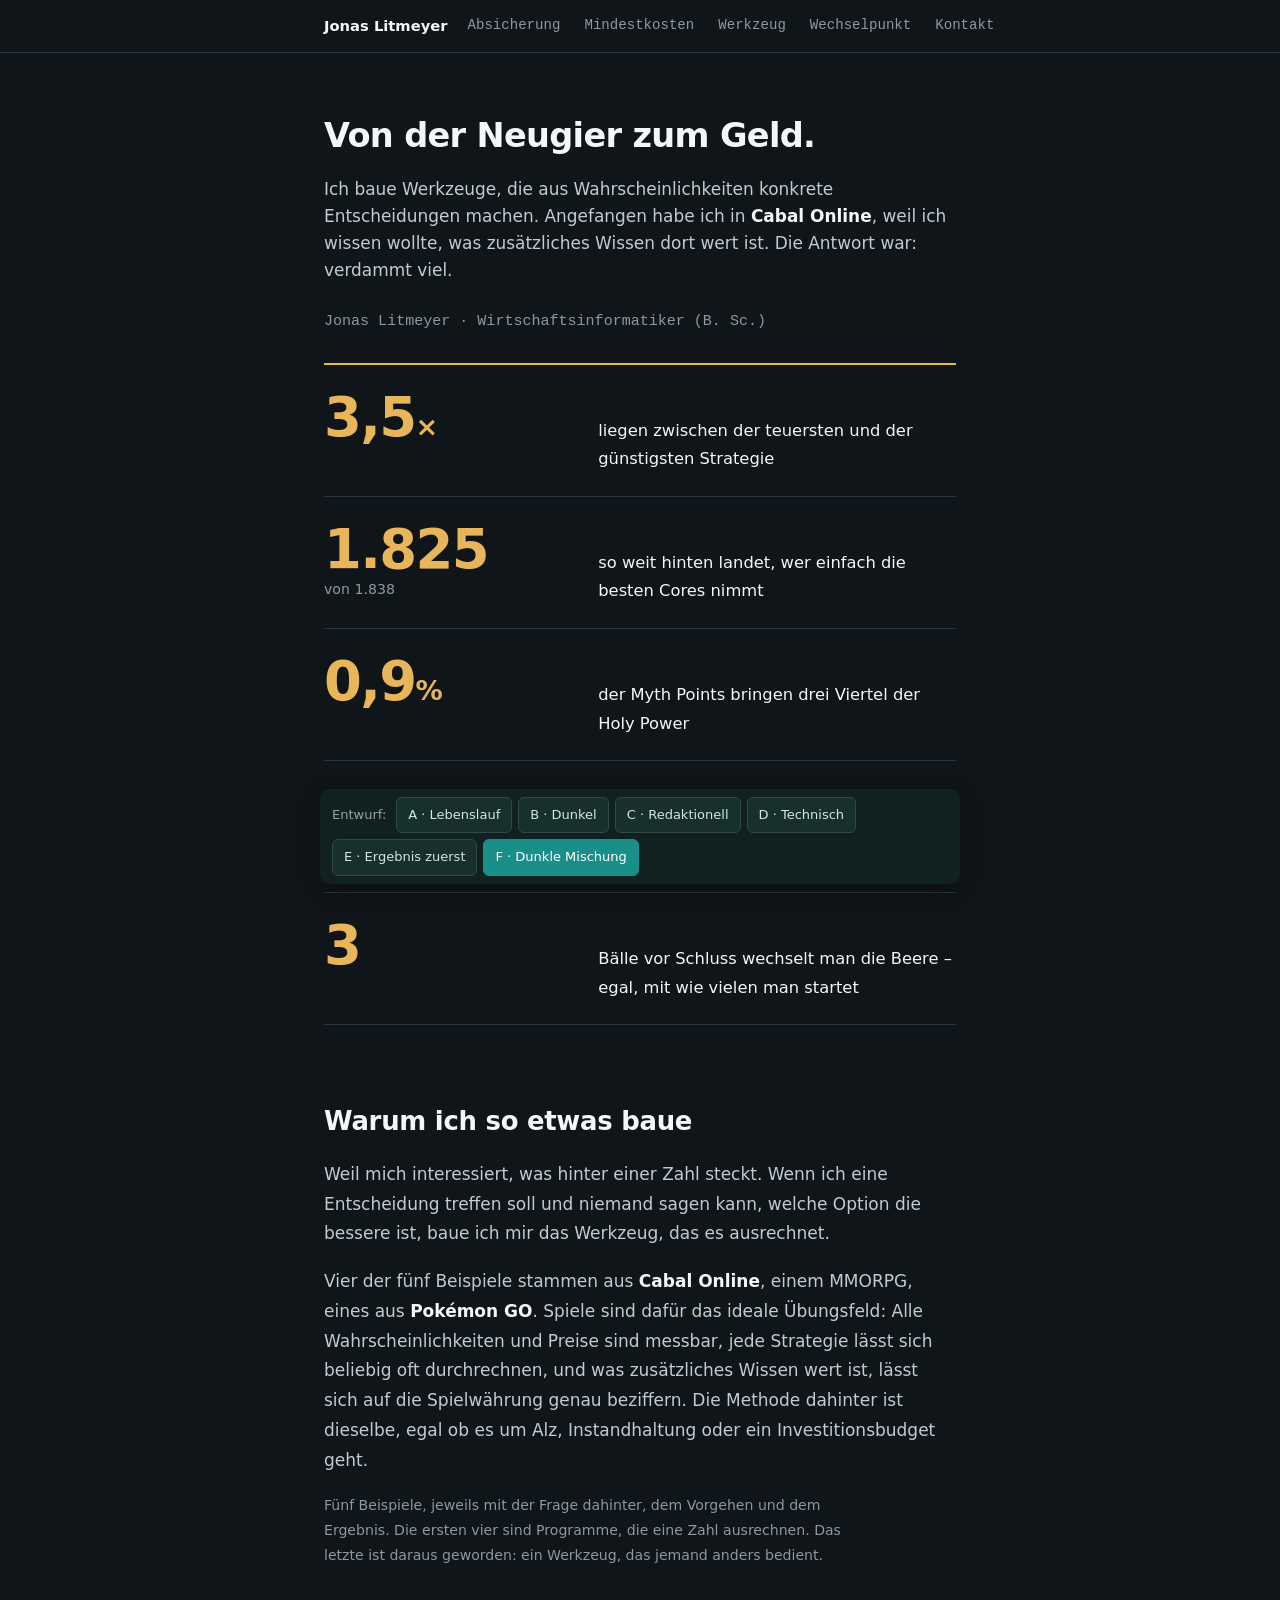
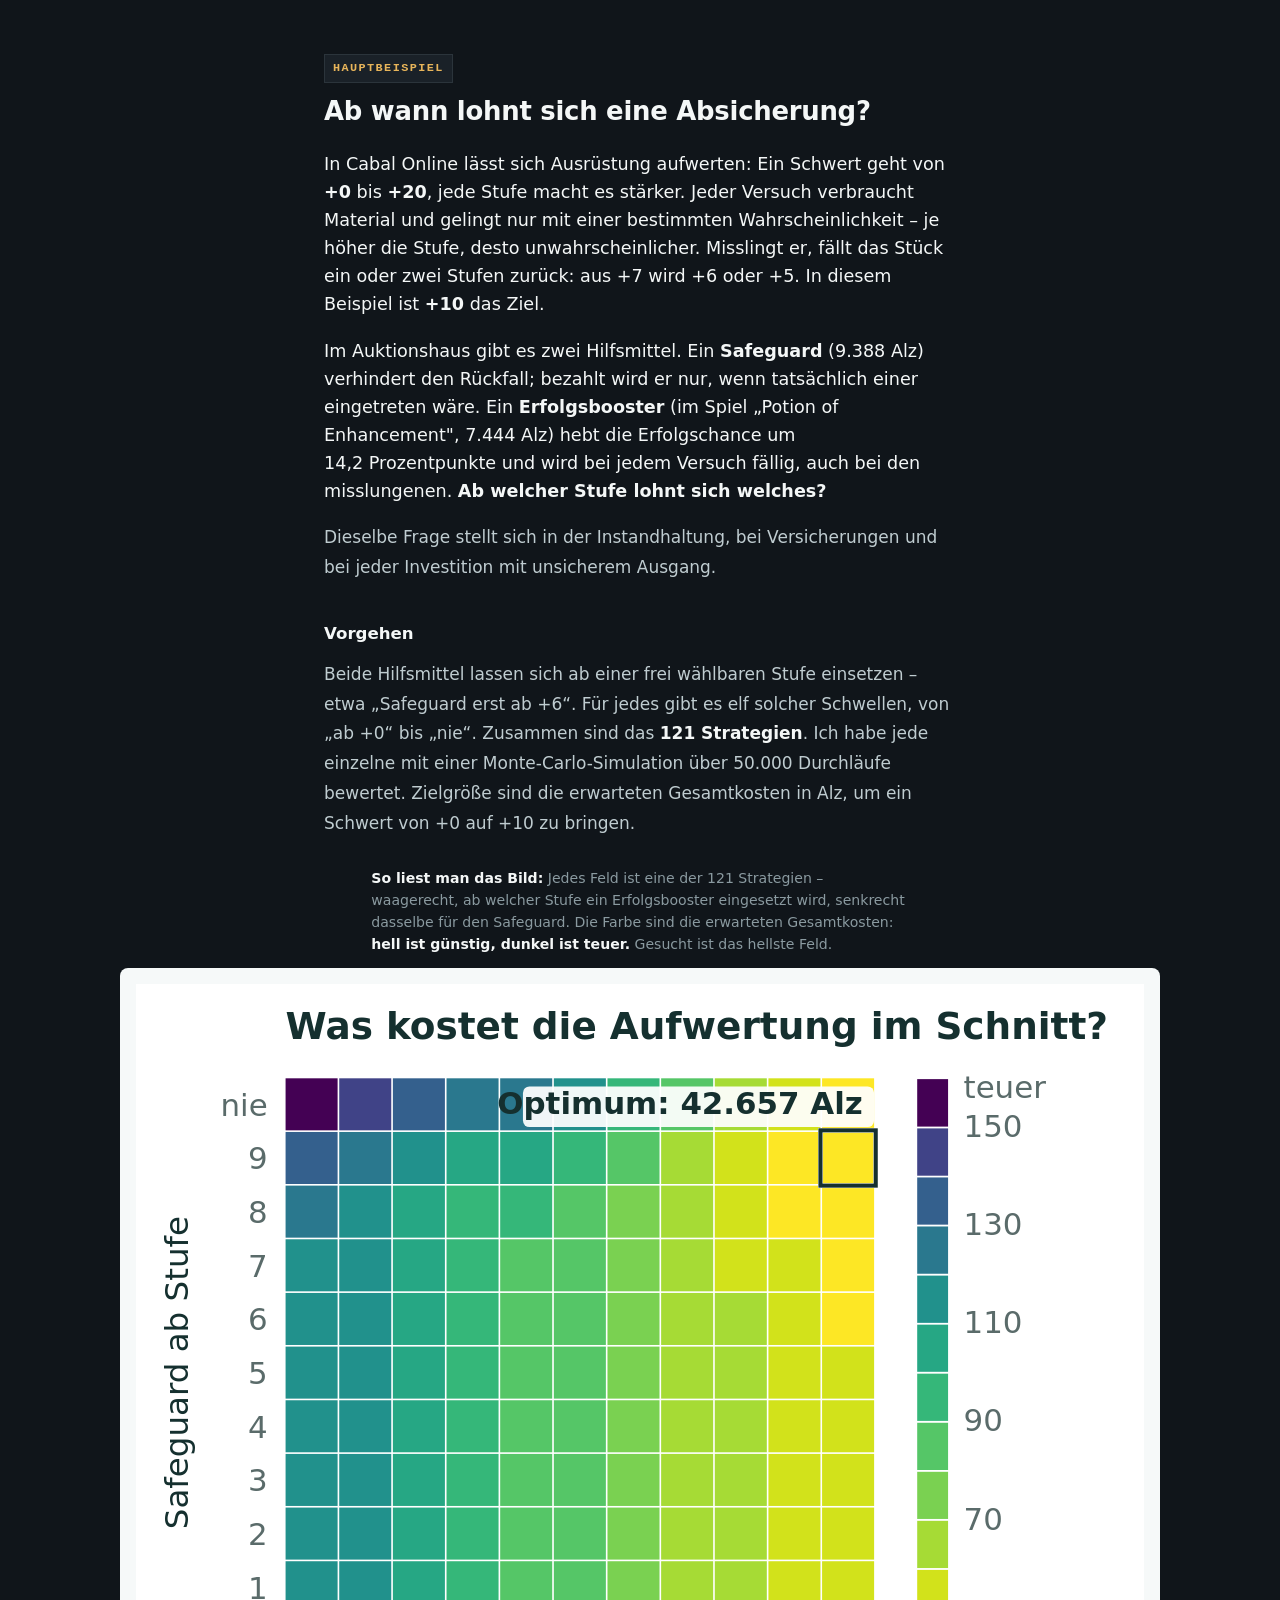
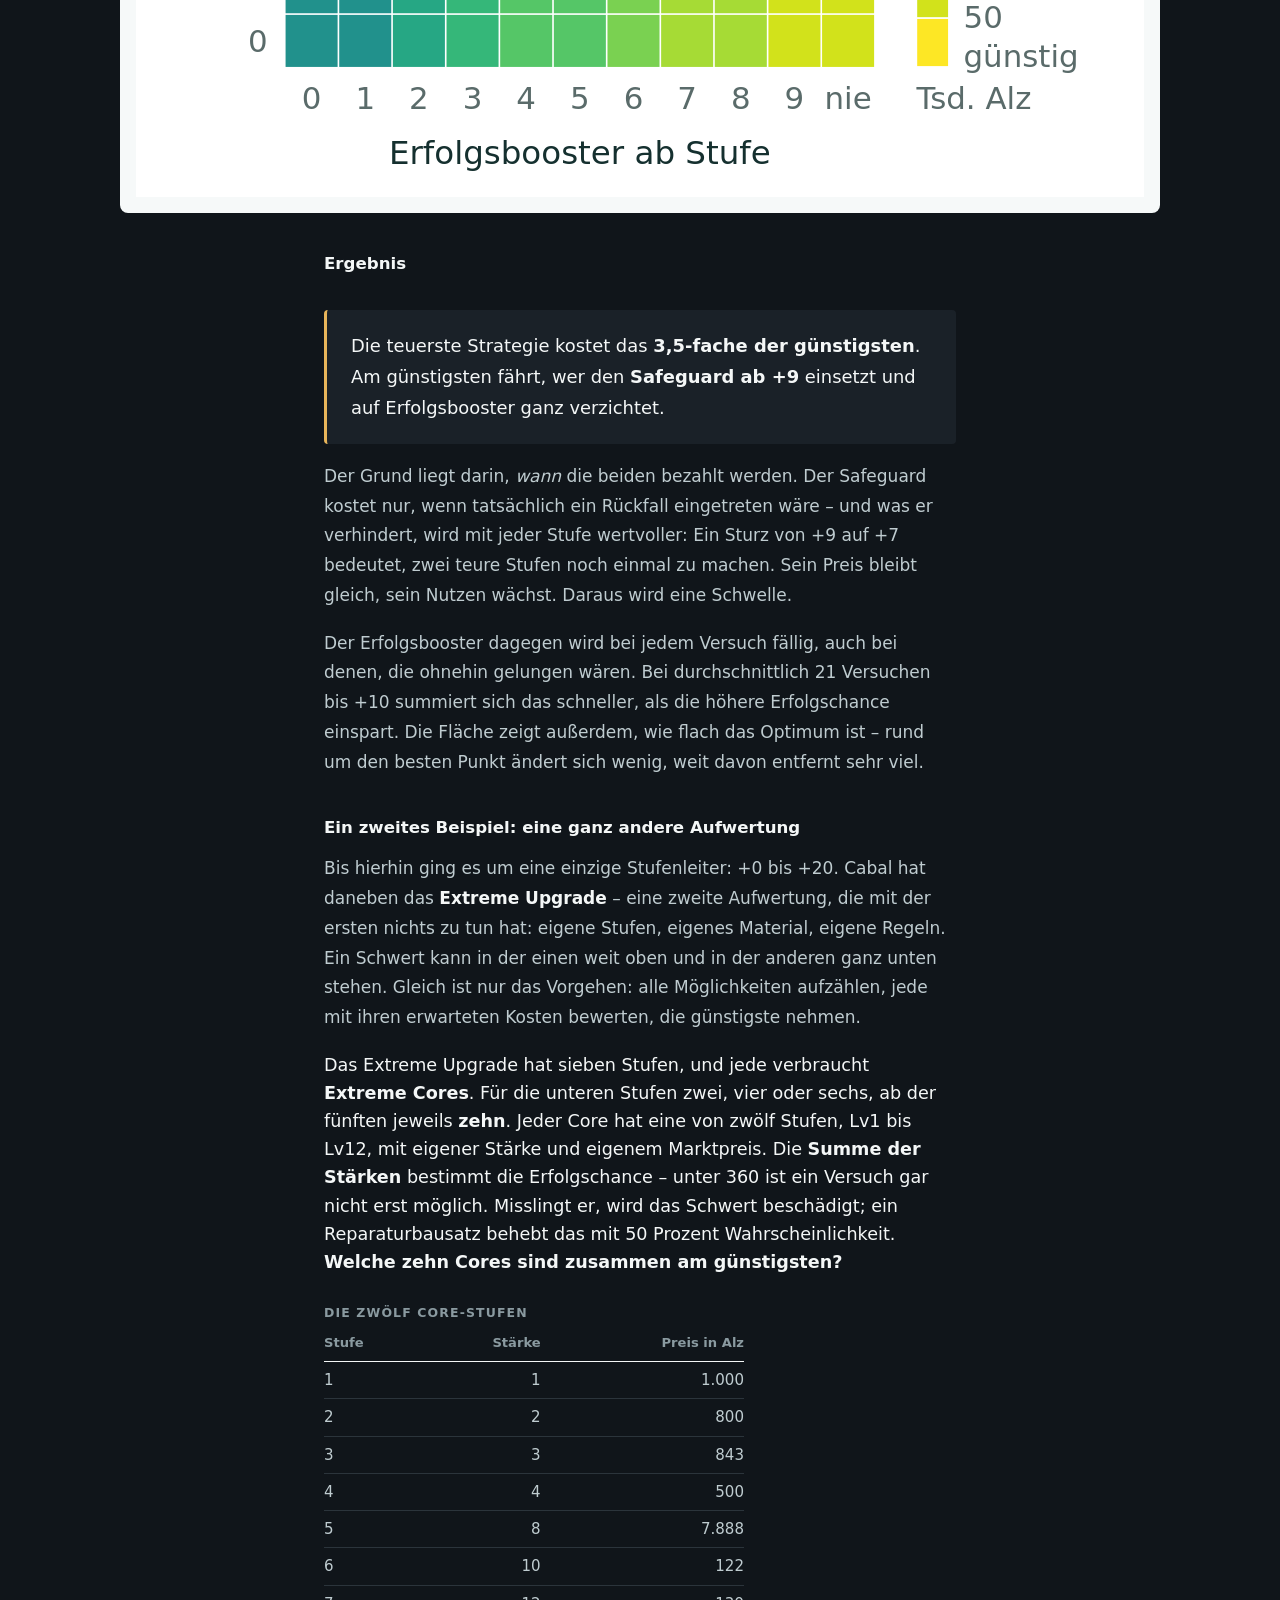
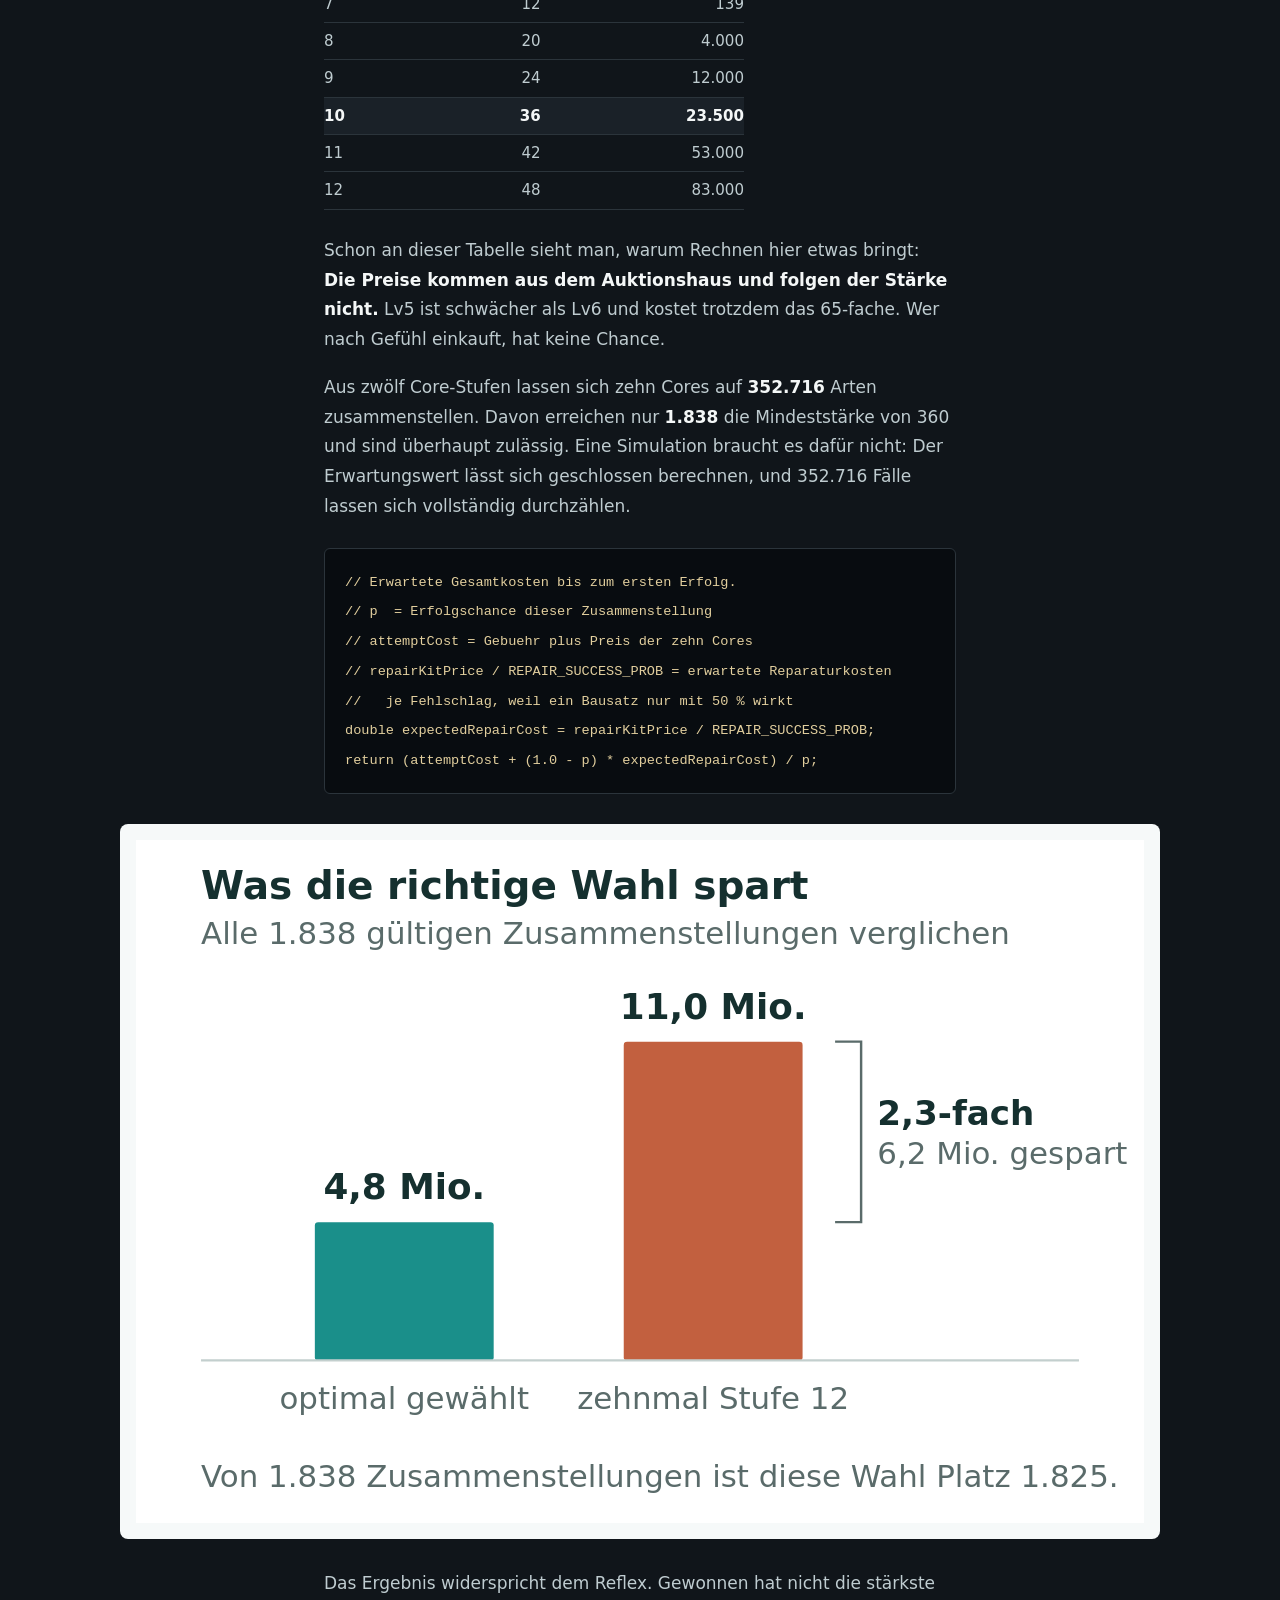
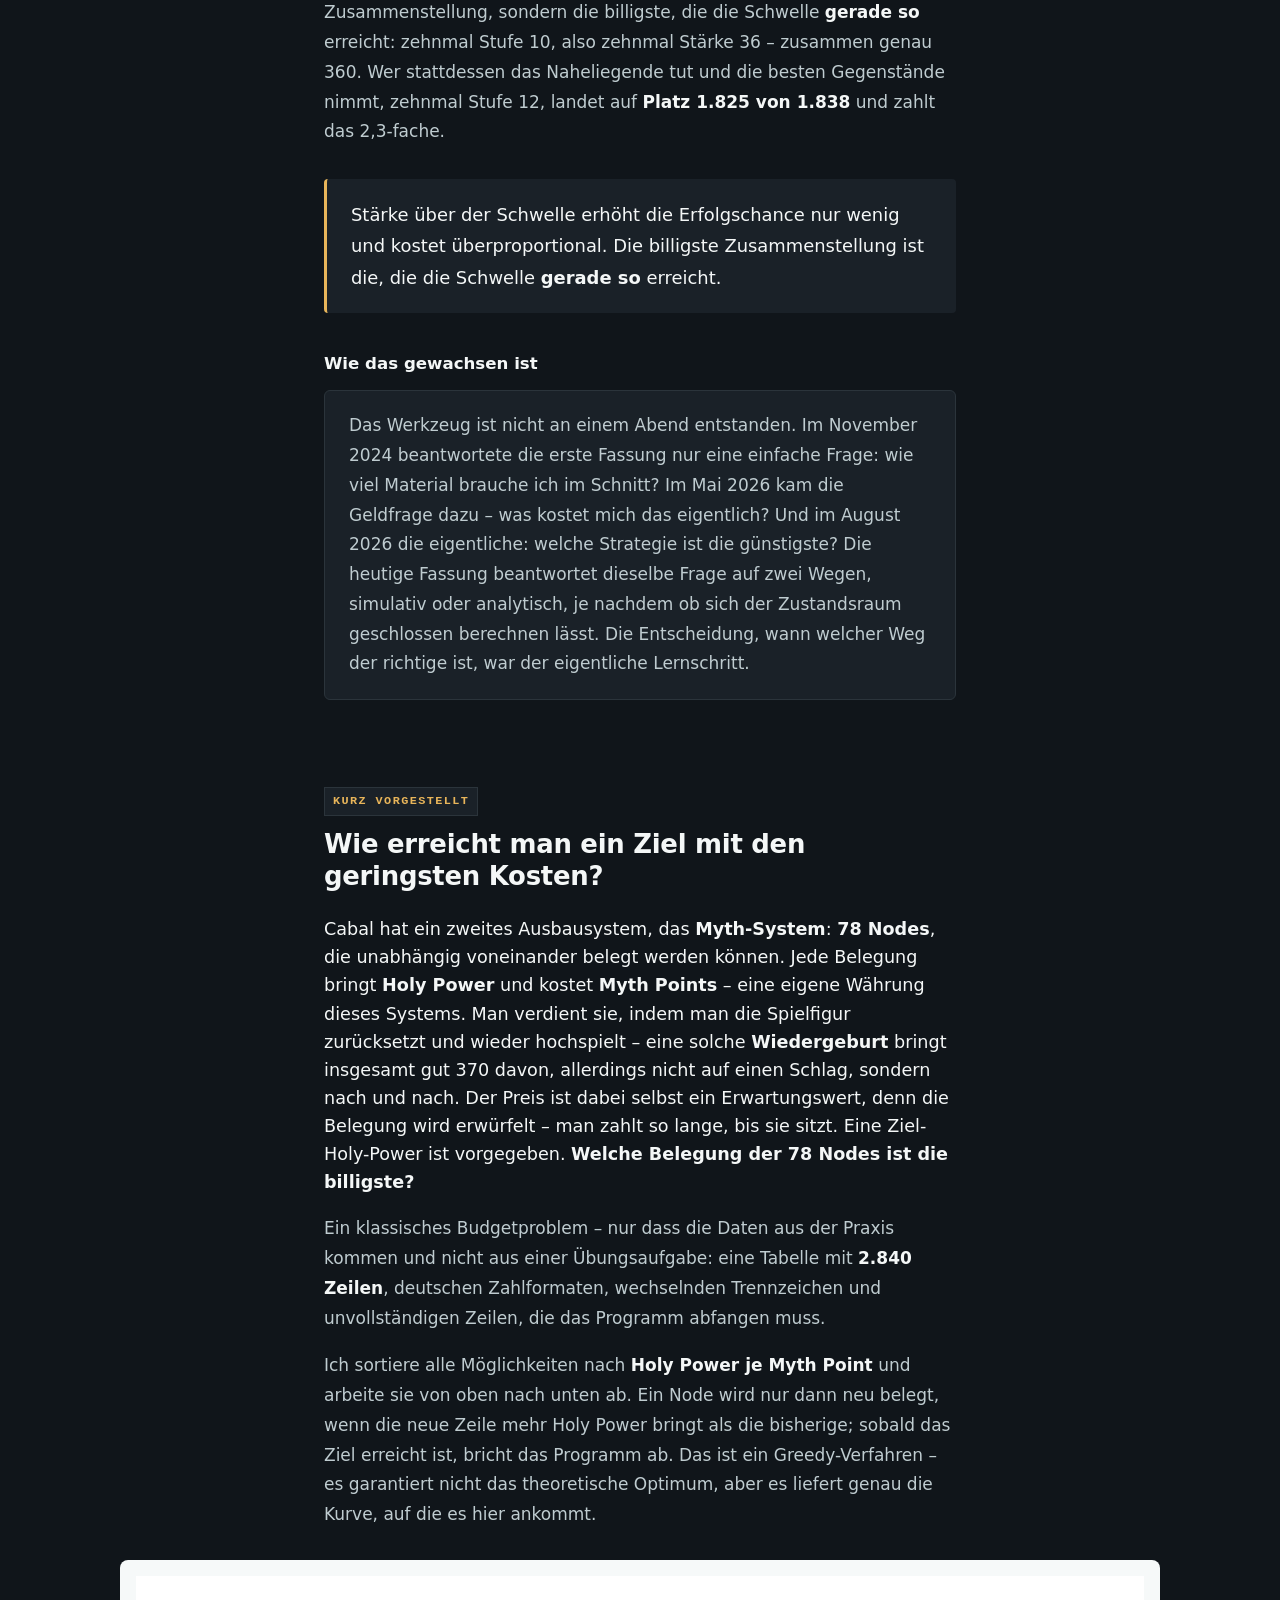
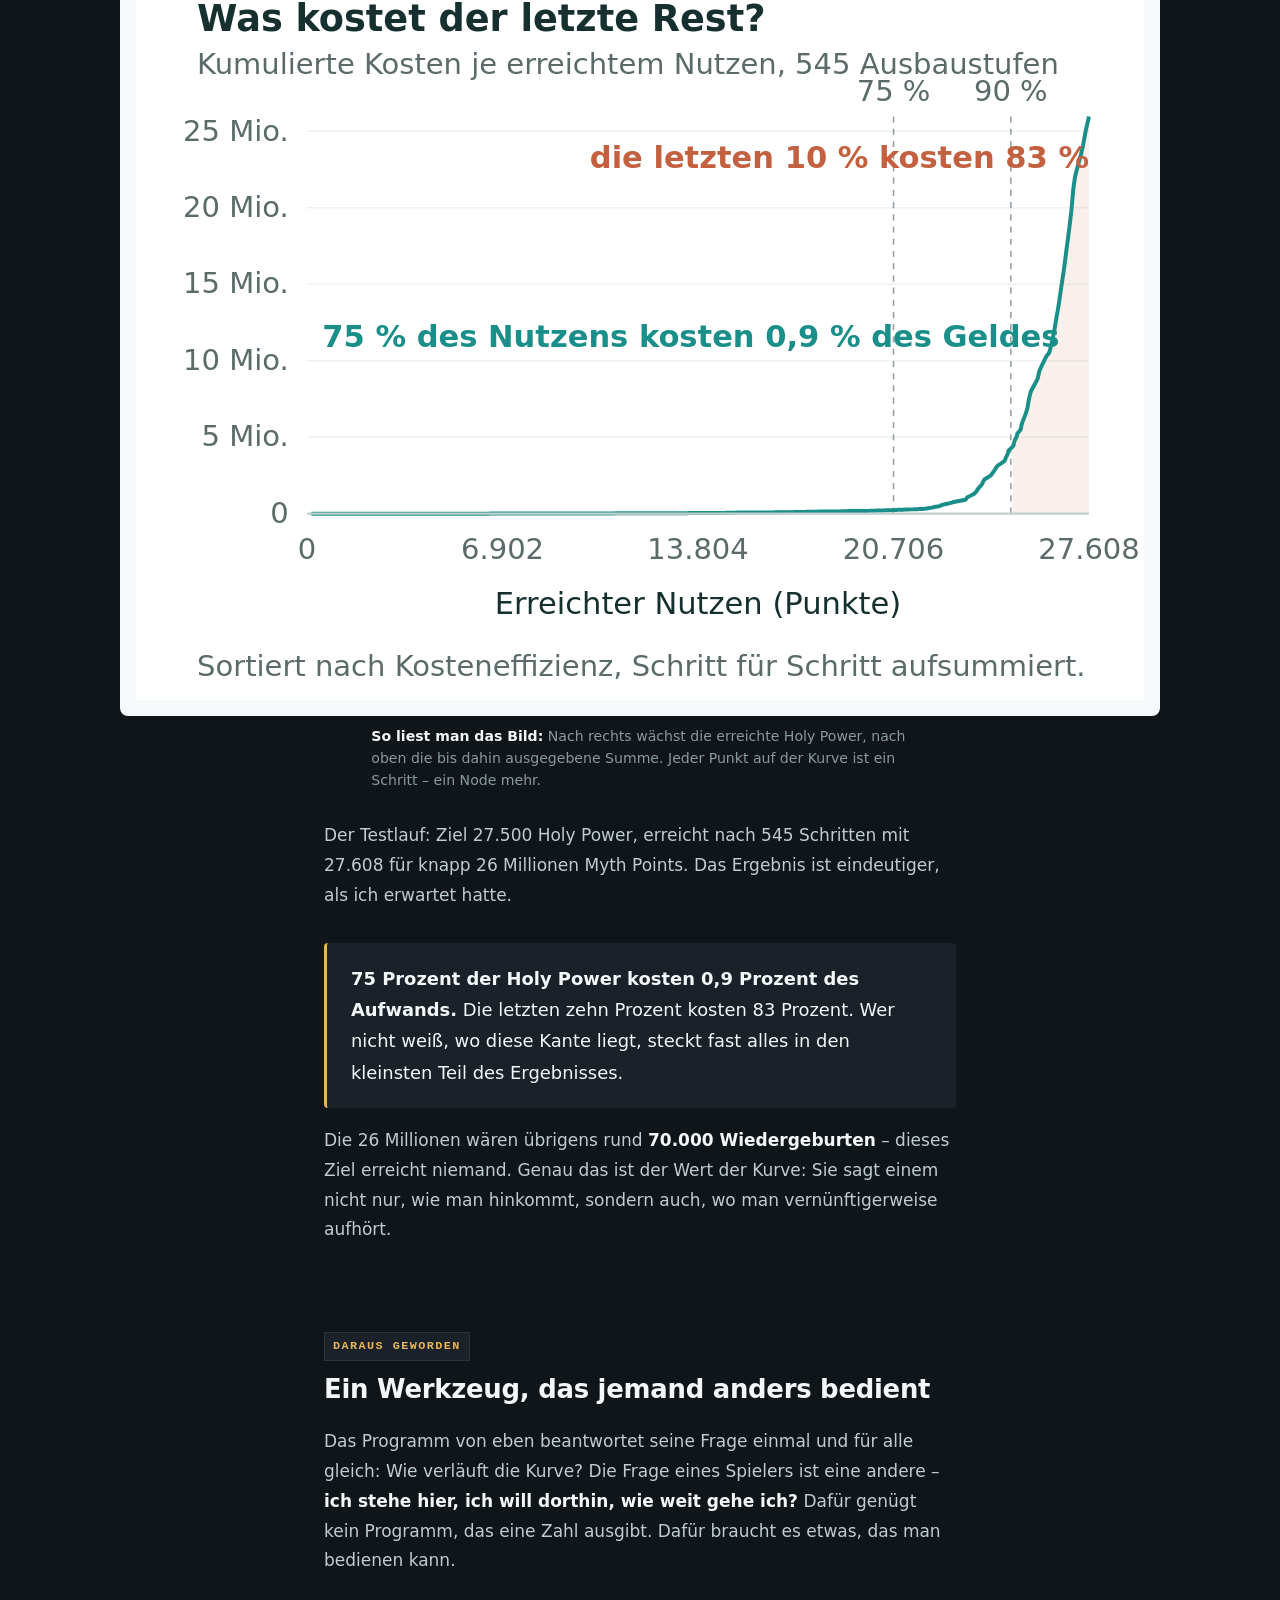
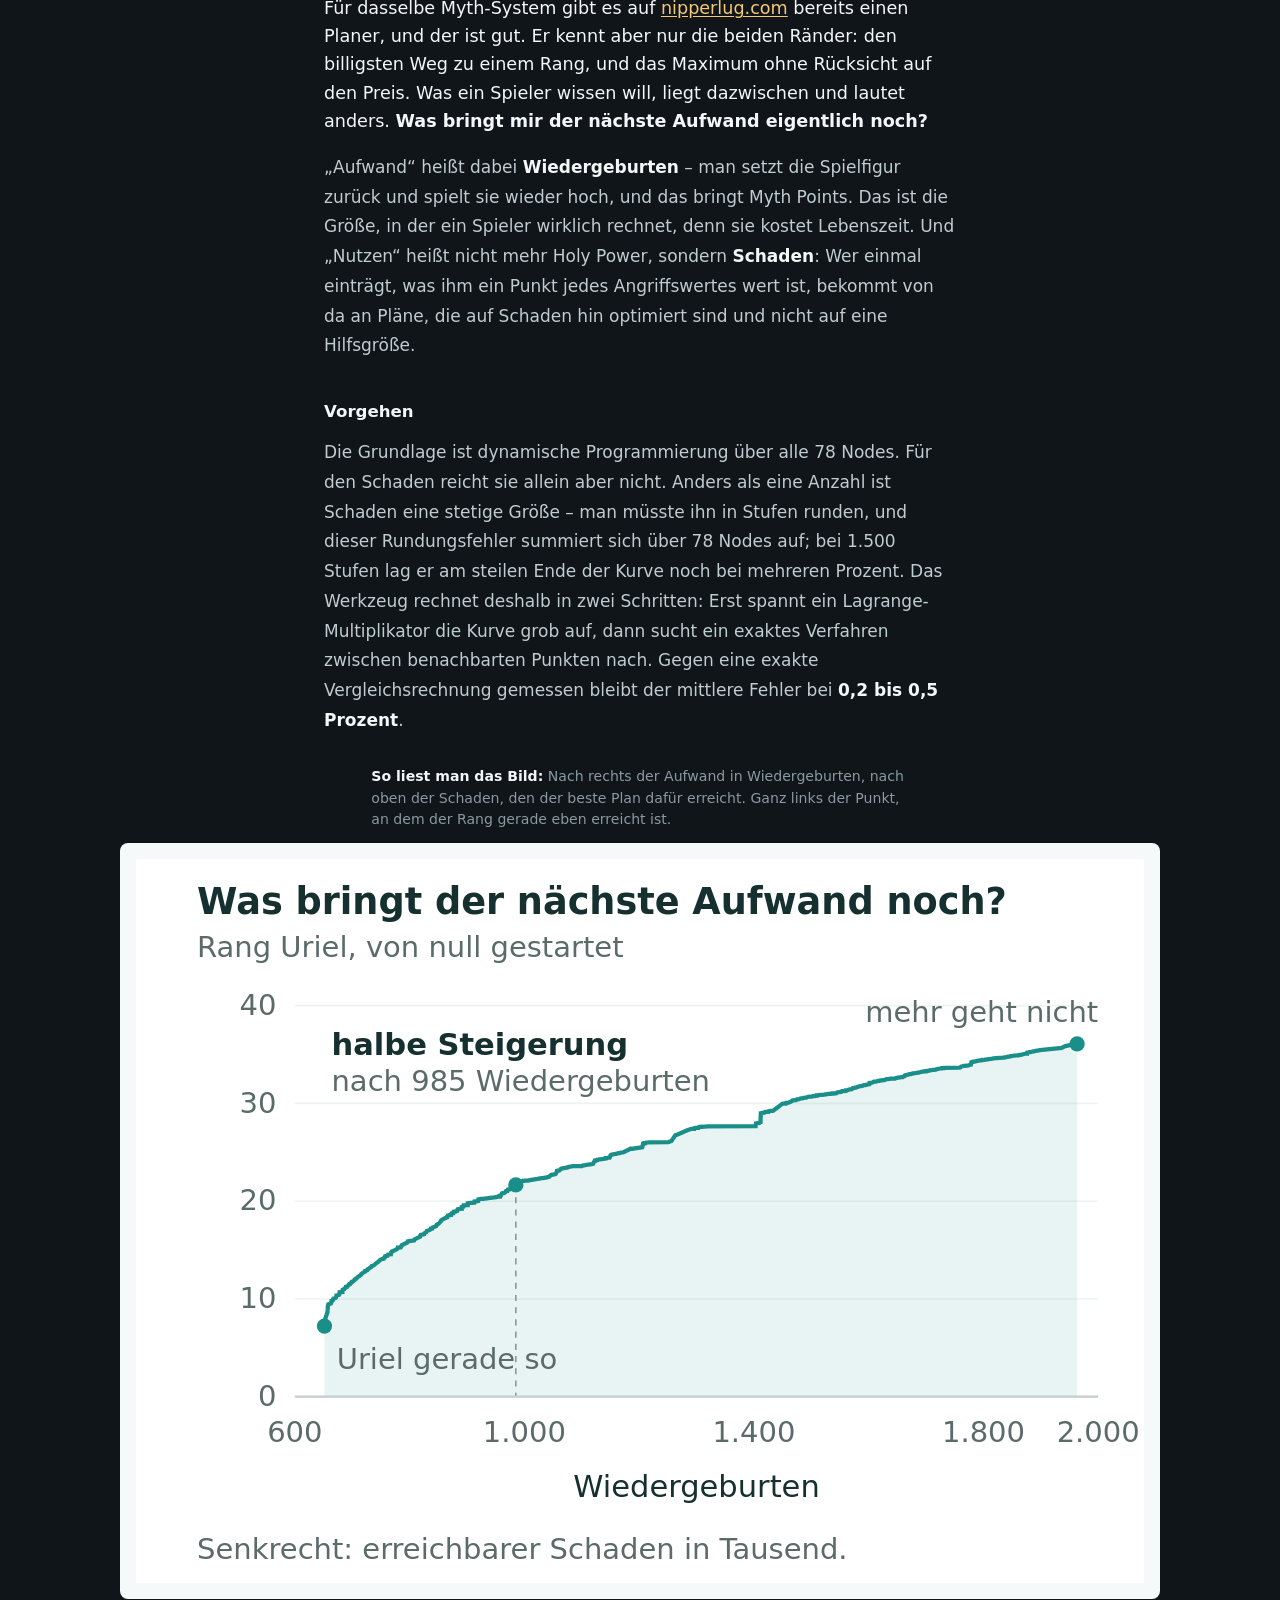
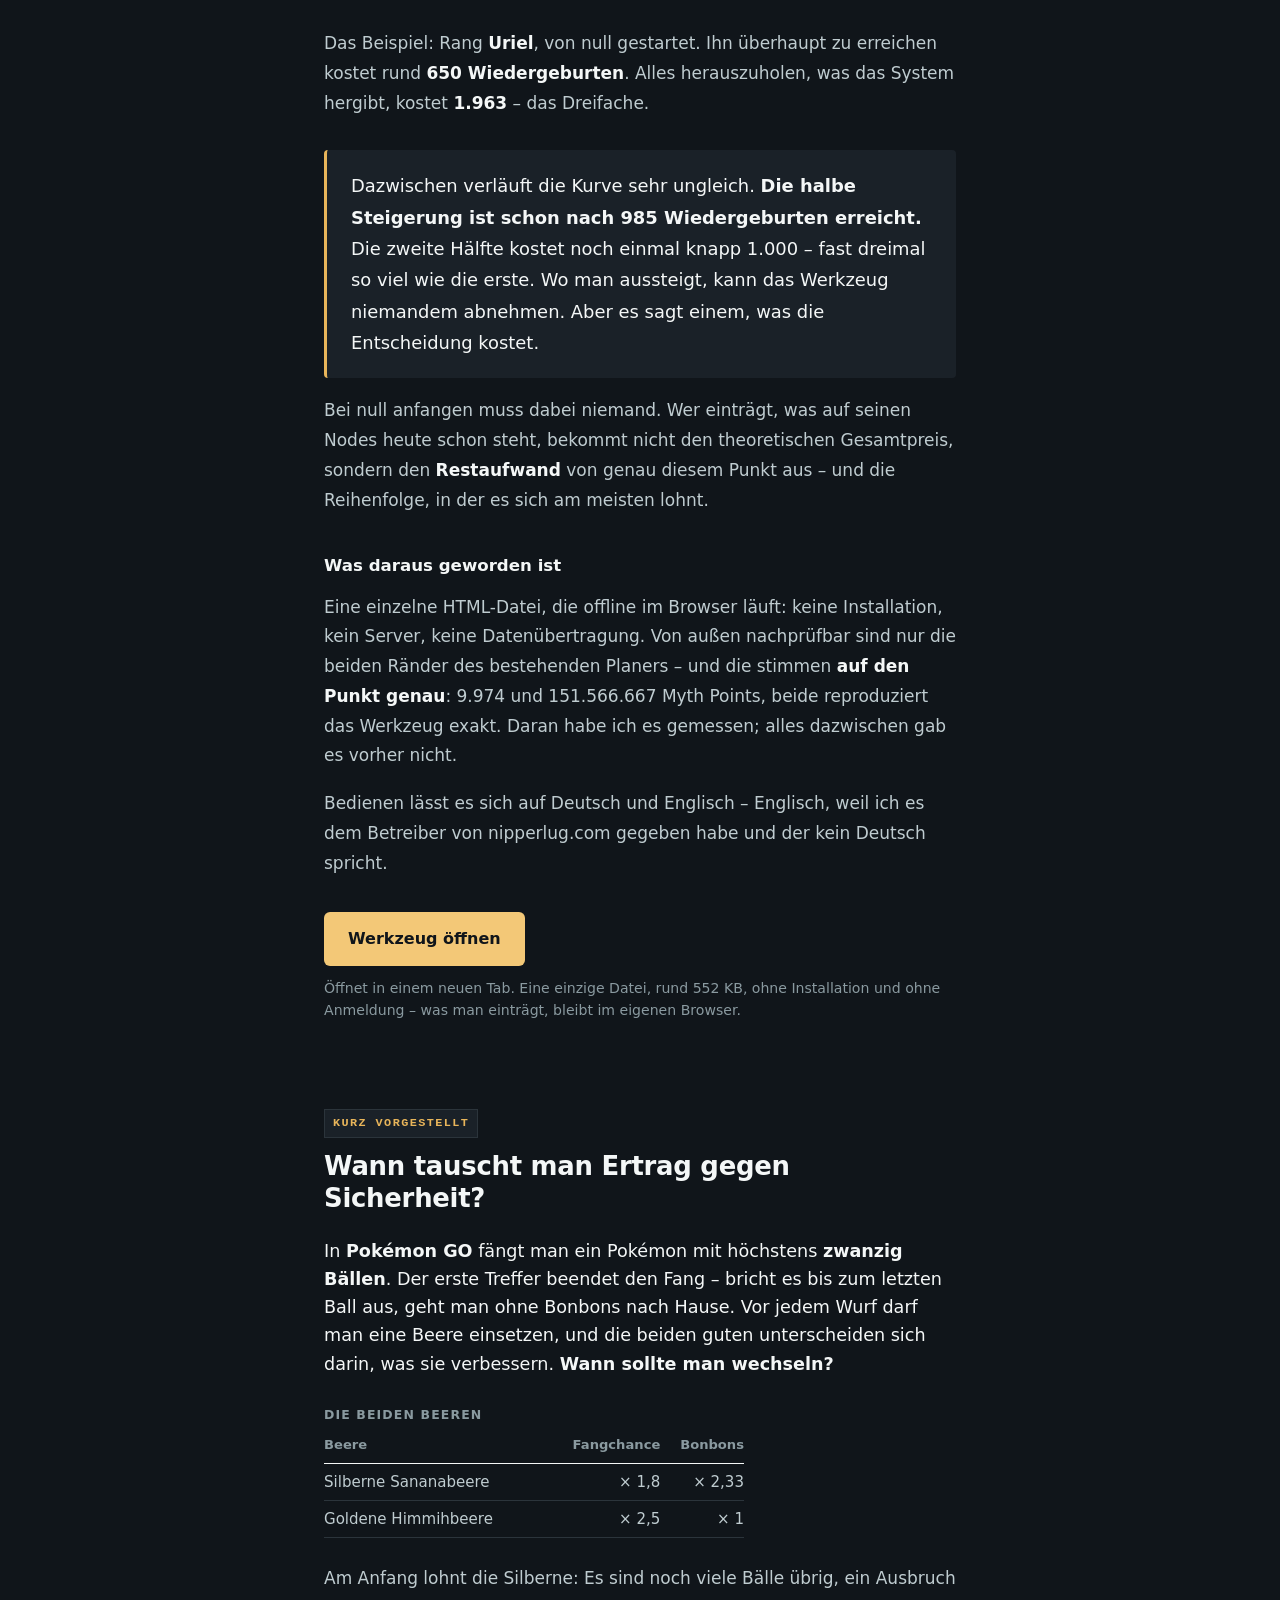
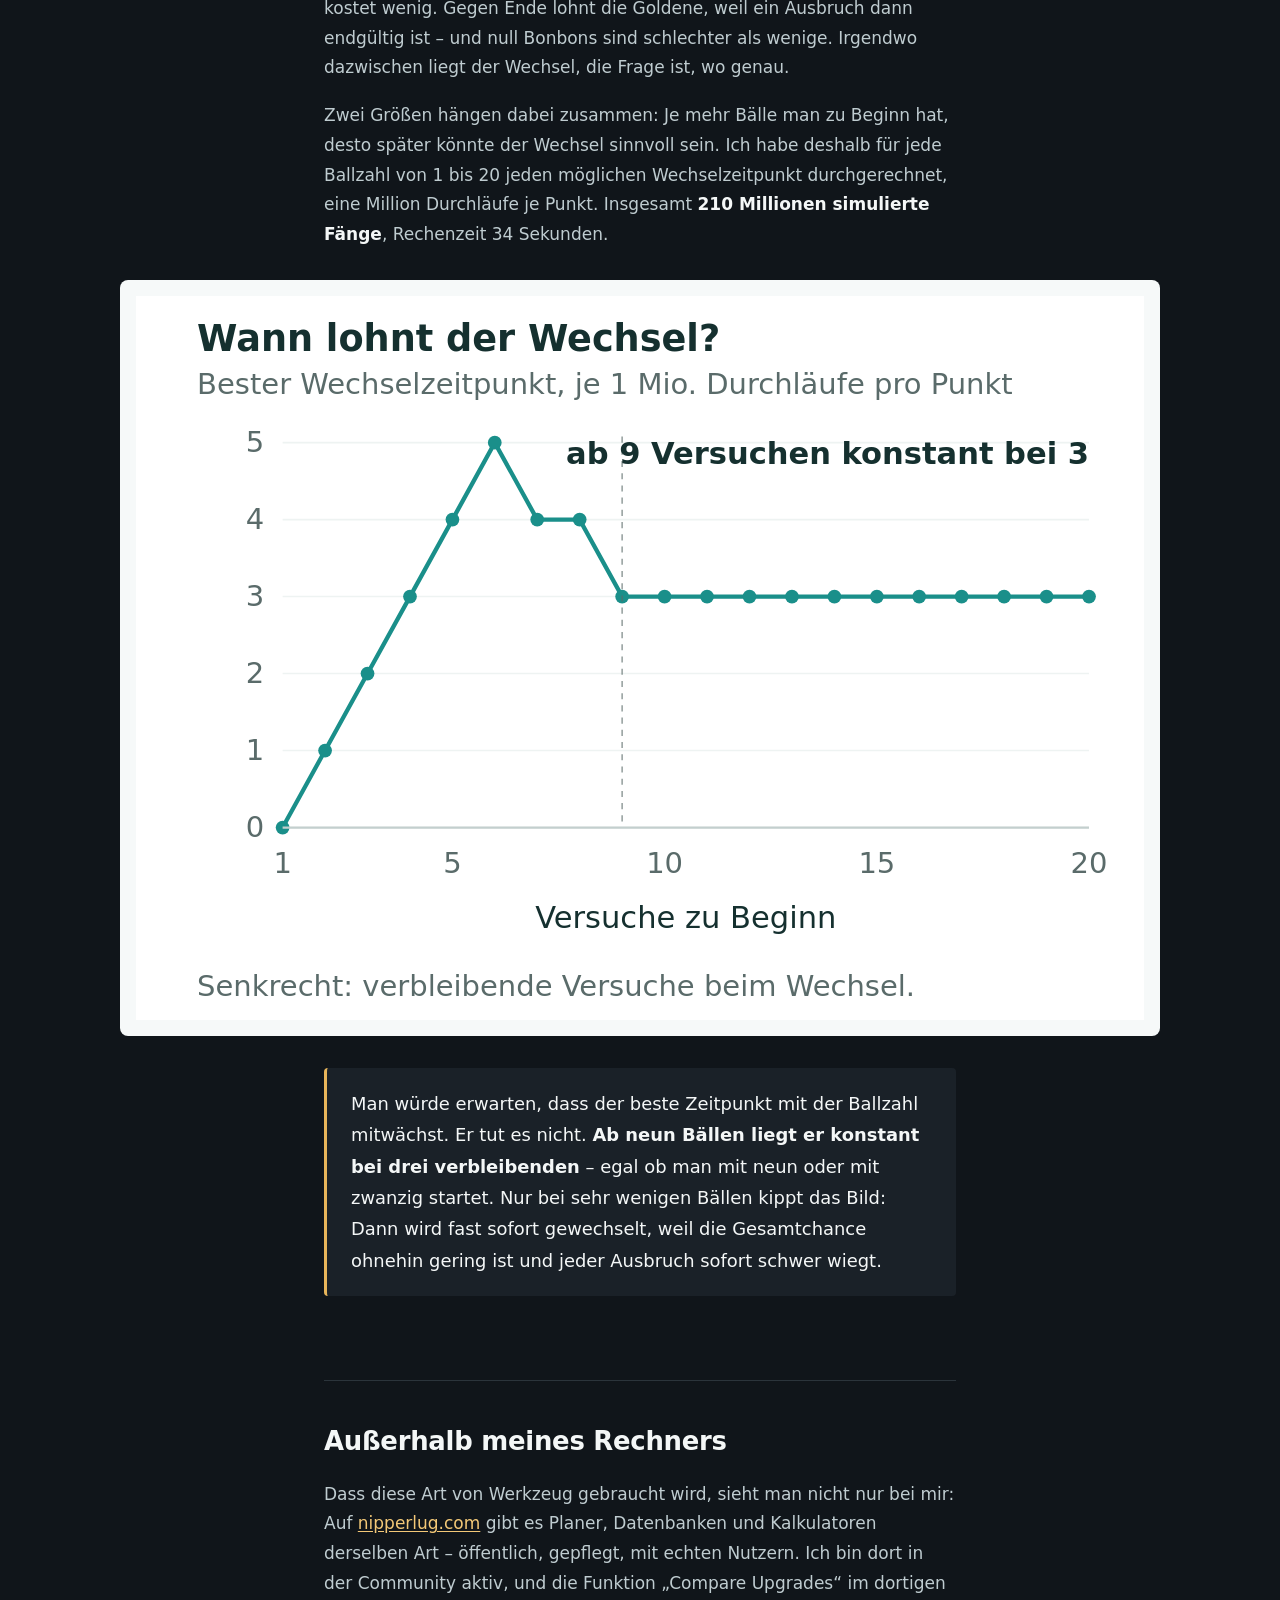
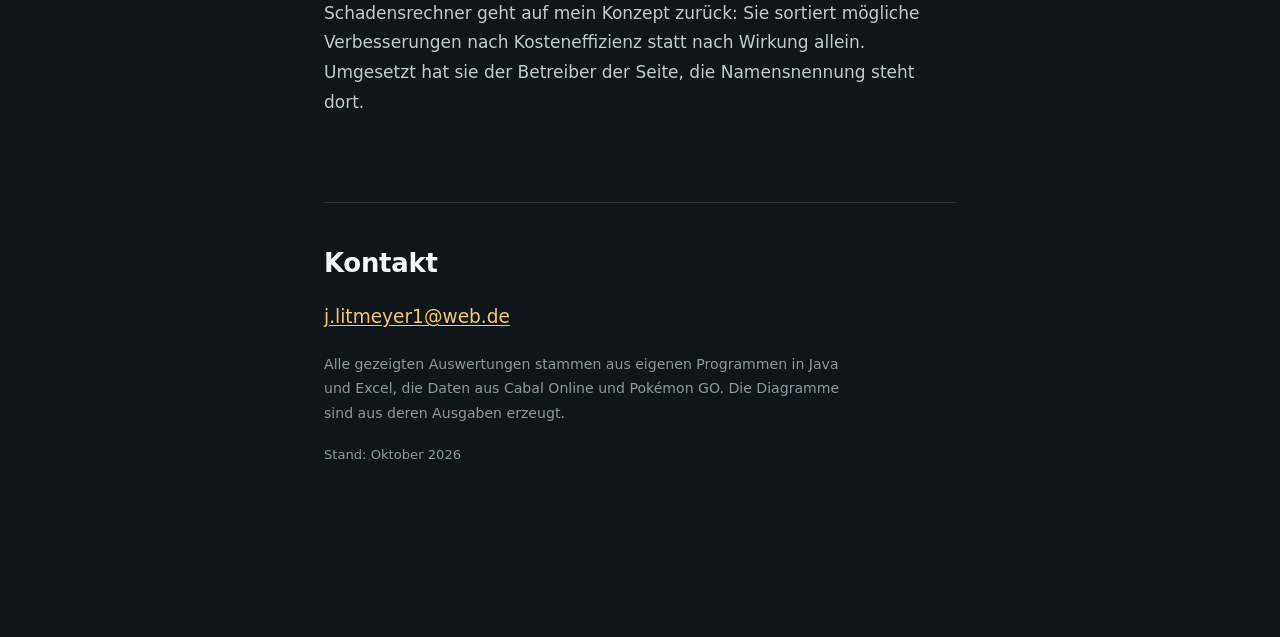
==== index.html @ ff831a52 "Bewerbungsseite: erste Fassung Eine statische Seite ohne Framework und ohne Build-Schritt. Fuenf Bei" ====
<!doctype html>
<html lang="de">
<head>
<meta charset="utf-8">
<meta name="viewport" content="width=device-width, initial-scale=1">
<title>Jonas Litmeyer – Datenanalyse und Simulation</title>
<meta name="description" content="Werkzeuge, die aus Wahrscheinlichkeiten konkrete Entscheidungen machen. Fünf Fallbeispiele aus eigener Entwicklung.">
<!-- Die Seite soll NICHT über Google gefunden werden, sondern nur über
     den Link in Bewerbungen. Wichtig: robots.txt darf das Einlesen NICHT
     verbieten - sonst liest die Suchmaschine diese Zeile hier gar nicht
     und nimmt die Adresse trotzdem auf, wenn sie anderswo verlinkt ist. -->
<meta name="robots" content="noindex, nofollow">

<link rel="icon" href="favicon.svg" type="image/svg+xml">
<link rel="stylesheet" href="stil-f.css" id="seitenstil">

<!-- =====================================================================
     LINK-VORSCHAU
     Hiervon haengt ab, wie die Seite aussieht, wenn jemand den Link in
     Mail, Slack, Teams, WhatsApp oder LinkedIn weitergibt.

     >>> WICHTIG: Sobald die Domain feststeht, hier beide Adressen
     >>> anpassen. Eine relative Angabe genuegt den meisten Diensten
     >>> nicht - es muss die vollstaendige Adresse sein.
     ===================================================================== -->
<meta property="og:type" content="website">
<meta property="og:locale" content="de_DE">
<meta property="og:site_name" content="Jonas Litmeyer">
<meta property="og:title" content="Von der Neugier zum Geld.">
<meta property="og:description" content="Werkzeuge, die aus Wahrscheinlichkeiten konkrete Entscheidungen machen. Fünf Fallbeispiele aus eigener Entwicklung.">
<meta property="og:url" content="https://jonas-litmeyer.de/">
<meta property="og:image" content="https://jonas-litmeyer.de/vorschaubild.png">
<meta property="og:image:width" content="1200">
<meta property="og:image:height" content="630">
<meta property="og:image:alt" content="Zwei Balken im Vergleich: optimal gewaehlt 4,8 Millionen, mittelmaessig gewaehlt 9,2 Millionen.">
<meta name="twitter:card" content="summary_large_image">
</head>
<body>

<!-- =====================================================================
     ANKERLEISTE - bleibt beim Scrollen oben stehen.
     Die Eintraege zeigen auf die id="..." der jeweiligen Abschnitte.
     Neuer Eintrag: hier eine Zeile ergaenzen, beim Abschnitt eine id setzen.
     ===================================================================== -->
<nav class="anker" aria-label="Abschnitte dieser Seite">
  <div class="spalte anker-zeile">
    <a class="anker-name" href="#oben">Jonas Litmeyer</a>
    <ul class="anker-liste">
      <li><a href="#absicherung">Absicherung</a></li>
      <li><a href="#mindestkosten">Mindestkosten</a></li>
      <li><a href="#werkzeug">Werkzeug</a></li>
      <li><a href="#wechsel">Wechselpunkt</a></li>
      <li><a href="#kontakt">Kontakt</a></li>
    </ul>
  </div>
</nav>

<!-- =====================================================================
     EINSTIEG
     ===================================================================== -->
<header class="einstieg" id="oben">
  <div class="spalte">
    <h1>Von der Neugier zum Geld.</h1>
    <p class="lead">
      Ich baue Werkzeuge, die aus Wahrscheinlichkeiten konkrete Entscheidungen machen.
      Angefangen habe ich in <strong>Cabal Online</strong>, weil ich wissen wollte, was
      zusätzliches Wissen dort wert ist. Die Antwort war: verdammt viel.
    </p>
    <p class="name">Jonas Litmeyer &middot; Wirtschaftsinformatiker (B.&nbsp;Sc.)</p>
  </div>
</header>

<main class="spalte">

<!-- =====================================================================
     KURZFASSUNG - die vier Ergebnisse, bevor irgendetwas erklärt wird.
     Die Zahlen stehen weiter unten im jeweiligen Abschnitt noch einmal.
     ===================================================================== -->
<section class="ueberblick" aria-label="Die Ergebnisse auf einen Blick">
  <ol class="ergebnisse">
    <li>
      <a href="#absicherung">
        <span class="zahl">3,5<span class="mal">×</span></span>
        <span class="satz">liegen zwischen der teuersten und der günstigsten Strategie</span>
      </a>
    </li>
    <li>
      <a href="#zusammenstellung">
        <span class="zahl">1.825<span class="von">von 1.838</span></span>
        <span class="satz">so weit hinten landet, wer einfach die besten Cores nimmt</span>
      </a>
    </li>
    <li>
      <a href="#mindestkosten">
        <span class="zahl">0,9<span class="mal">%</span></span>
        <span class="satz">der Myth Points bringen drei Viertel der Holy Power</span>
      </a>
    </li>
    <li>
      <a href="#werkzeug">
        <span class="zahl">2,9<span class="mal">×</span></span>
        <span class="satz">so teuer ist die zweite Hälfte der Schadenssteigerung wie die erste</span>
      </a>
    </li>
    <li>
      <a href="#wechsel">
        <span class="zahl">3</span>
        <span class="satz">Bälle vor Schluss wechselt man die Beere – egal, mit wie vielen man startet</span>
      </a>
    </li>
  </ol>
</section>

<!-- =====================================================================
     PERSÖNLICHER EINSTIEG
     ===================================================================== -->
<section class="warum" id="warum">
  <h2>Warum ich so etwas baue</h2>

  <p>
    Weil mich interessiert, was hinter einer Zahl steckt. Wenn ich eine Entscheidung treffen soll
    und niemand sagen kann, welche Option die bessere ist, baue ich mir das Werkzeug, das es
    ausrechnet.
  </p>

  <p>
    Vier der fünf Beispiele stammen aus <strong>Cabal Online</strong>, einem MMORPG, eines aus
    <strong>Pokémon&nbsp;GO</strong>. Spiele sind dafür das ideale Übungsfeld: Alle
    Wahrscheinlichkeiten und Preise sind messbar, jede Strategie lässt sich beliebig oft
    durchrechnen, und was zusätzliches Wissen wert ist, lässt sich auf die Spielwährung genau
    beziffern. Die Methode dahinter ist dieselbe, egal ob es um Alz, Instandhaltung oder ein
    Investitionsbudget geht.
  </p>

  <p class="klein">
    Fünf Beispiele, jeweils mit der Frage dahinter, dem Vorgehen und dem Ergebnis. Die ersten
    vier sind Programme, die eine Zahl ausrechnen. Das letzte ist daraus geworden: ein
    Werkzeug, das jemand anders bedient.
  </p>
</section>

<!-- =====================================================================
     HAUPTSTÜCK
     ===================================================================== -->
<section id="absicherung">
  <p class="kicker">Hauptbeispiel</p>
  <h2>Ab wann lohnt sich eine Absicherung?</h2>

  <p class="frage">
    In Cabal Online lässt sich Ausrüstung aufwerten: Ein Schwert geht von <strong>+0</strong>
    bis <strong>+20</strong>, jede Stufe macht es stärker. Jeder Versuch verbraucht Material und
    gelingt nur mit einer bestimmten Wahrscheinlichkeit – je höher die Stufe, desto
    unwahrscheinlicher. Misslingt er, fällt das Stück ein oder zwei Stufen zurück: aus +7 wird
    +6 oder +5. In diesem Beispiel ist <strong>+10</strong> das Ziel.
  </p>

  <p class="frage">
    Im Auktionshaus gibt es zwei Hilfsmittel. Ein <strong>Safeguard</strong> (9.388&nbsp;Alz)
    verhindert den Rückfall; bezahlt wird er nur, wenn tatsächlich einer eingetreten wäre. Ein
    <strong>Erfolgsbooster</strong> (im Spiel „Potion of Enhancement", 7.444&nbsp;Alz) hebt die
    Erfolgschance um 14,2&nbsp;Prozentpunkte und
    wird bei jedem Versuch fällig, auch bei den misslungenen.
    <strong>Ab welcher Stufe lohnt sich welches?</strong>
  </p>

  <p>
    Dieselbe Frage stellt sich in der Instandhaltung, bei Versicherungen und bei jeder
    Investition mit unsicherem Ausgang.
  </p>

  <h3>Vorgehen</h3>
  <p>
    Beide Hilfsmittel lassen sich ab einer frei wählbaren Stufe einsetzen – etwa „Safeguard
    erst ab +6“. Für jedes gibt es elf solcher Schwellen, von „ab +0“ bis „nie“. Zusammen sind
    das <strong>121 Strategien</strong>. Ich habe jede einzelne mit einer Monte-Carlo-Simulation
    über 50.000 Durchläufe bewertet. Zielgröße sind die erwarteten Gesamtkosten in Alz, um ein
    Schwert von +0 auf +10 zu bringen.
  </p>

  <figure>
    <figcaption class="davor">
      <strong>So liest man das Bild:</strong> Jedes Feld ist eine der 121 Strategien – waagerecht,
      ab welcher Stufe ein Erfolgsbooster eingesetzt wird, senkrecht dasselbe für den Safeguard. Die Farbe
      sind die erwarteten Gesamtkosten: <strong>hell ist günstig, dunkel ist teuer.</strong>
      Gesucht ist das hellste Feld.
    </figcaption>
    <img src="heatmap-aufwertungskosten.svg" alt="Heatmap der erwarteten Gesamtkosten für alle 121 Strategien. Am günstigsten ist Safeguard ab +9 ohne Erfolgsbooster, 42.657 Alz.">
  </figure>

  <h3>Ergebnis</h3>
  <p class="ergebnis">
    Die teuerste Strategie kostet das <strong>3,5-fache der günstigsten</strong>. Am günstigsten
    fährt, wer den <strong>Safeguard ab +9</strong> einsetzt und auf Erfolgsbooster ganz verzichtet.
  </p>

  <p>
    Der Grund liegt darin, <em>wann</em> die beiden bezahlt werden. Der Safeguard kostet nur,
    wenn tatsächlich ein Rückfall eingetreten wäre – und was er verhindert, wird mit jeder Stufe
    wertvoller: Ein Sturz von +9 auf +7 bedeutet, zwei teure Stufen noch einmal zu machen.
    Sein Preis bleibt gleich, sein Nutzen wächst. Daraus wird eine Schwelle.
  </p>

  <p>
    Der Erfolgsbooster dagegen wird bei jedem Versuch fällig, auch bei denen, die ohnehin gelungen wären.
    Bei durchschnittlich 21 Versuchen bis +10 summiert sich das schneller, als die höhere
    Erfolgschance einspart. Die Fläche zeigt außerdem, wie flach das Optimum ist – rund um
    den besten Punkt ändert sich wenig, weit davon entfernt sehr viel.
  </p>

  <h3 id="zusammenstellung">Ein zweites Beispiel: eine ganz andere Aufwertung</h3>

  <p>
    Bis hierhin ging es um eine einzige Stufenleiter: +0 bis +20. Cabal hat daneben das
    <strong>Extreme Upgrade</strong> – eine zweite Aufwertung, die mit der ersten nichts zu tun
    hat: eigene Stufen, eigenes Material, eigene Regeln. Ein Schwert kann in der einen weit oben
    und in der anderen ganz unten stehen. Gleich ist nur das Vorgehen: alle Möglichkeiten
    aufzählen, jede mit ihren erwarteten Kosten bewerten, die günstigste nehmen.
  </p>

  <p class="frage">
    Das Extreme Upgrade hat sieben Stufen, und jede verbraucht <strong>Extreme Cores</strong>.
    Für die unteren Stufen zwei, vier oder sechs, ab der fünften jeweils <strong>zehn</strong>.
    Jeder Core hat eine von zwölf Stufen, Lv1 bis Lv12, mit eigener Stärke und eigenem
    Marktpreis. Die <strong>Summe der Stärken</strong> bestimmt die Erfolgschance – unter 360
    ist ein Versuch gar nicht erst möglich. Misslingt er, wird das Schwert beschädigt; ein
    Reparaturbausatz behebt das mit 50&nbsp;Prozent Wahrscheinlichkeit.
    <strong>Welche zehn Cores sind zusammen am günstigsten?</strong>
  </p>

  <table class="stufen">
    <caption>Die zwölf Core-Stufen</caption>
    <thead>
      <tr><th scope="col">Stufe</th><th scope="col">Stärke</th><th scope="col">Preis in Alz</th></tr>
    </thead>
    <tbody>
      <tr><td>1</td><td>1</td><td>1.000</td></tr>
      <tr><td>2</td><td>2</td><td>800</td></tr>
      <tr><td>3</td><td>3</td><td>843</td></tr>
      <tr><td>4</td><td>4</td><td>500</td></tr>
      <tr><td>5</td><td>8</td><td>7.888</td></tr>
      <tr><td>6</td><td>10</td><td>122</td></tr>
      <tr><td>7</td><td>12</td><td>139</td></tr>
      <tr><td>8</td><td>20</td><td>4.000</td></tr>
      <tr><td>9</td><td>24</td><td>12.000</td></tr>
      <tr class="hervor"><td>10</td><td>36</td><td>23.500</td></tr>
      <tr><td>11</td><td>42</td><td>53.000</td></tr>
      <tr><td>12</td><td>48</td><td>83.000</td></tr>
    </tbody>
  </table>

  <p>
    Schon an dieser Tabelle sieht man, warum Rechnen hier etwas bringt: <strong>Die Preise
    kommen aus dem Auktionshaus und folgen der Stärke nicht.</strong> Lv5 ist schwächer als Lv6
    und kostet trotzdem das 65-fache. Wer nach Gefühl einkauft, hat keine Chance.
  </p>

  <p>
    Aus zwölf Core-Stufen lassen sich zehn Cores auf <strong>352.716</strong> Arten
    zusammenstellen. Davon erreichen nur <strong>1.838</strong> die Mindeststärke von 360 und
    sind überhaupt zulässig. Eine Simulation braucht es dafür nicht: Der Erwartungswert lässt
    sich geschlossen berechnen, und 352.716 Fälle lassen sich vollständig durchzählen.
  </p>

<pre><code>// Erwartete Gesamtkosten bis zum ersten Erfolg.
// p  = Erfolgschance dieser Zusammenstellung
// attemptCost = Gebuehr plus Preis der zehn Cores
// repairKitPrice / REPAIR_SUCCESS_PROB = erwartete Reparaturkosten
//   je Fehlschlag, weil ein Bausatz nur mit 50 % wirkt
double expectedRepairCost = repairKitPrice / REPAIR_SUCCESS_PROB;
return (attemptCost + (1.0 - p) * expectedRepairCost) / p;</code></pre>

  <figure>
    <img src="diagramm-beste-wahl.svg" alt="Balkenvergleich: optimale Zusammenstellung 4,8 Millionen gegenüber zehnmal Stufe 12 mit 11,0 Millionen.">
  </figure>

  <p>
    Das Ergebnis widerspricht dem Reflex. Gewonnen hat nicht die stärkste Zusammenstellung,
    sondern die billigste, die die Schwelle <strong>gerade so</strong> erreicht: zehnmal
    Stufe 10, also zehnmal Stärke 36 – zusammen genau 360. Wer stattdessen das Naheliegende
    tut und die besten Gegenstände nimmt, zehnmal Stufe 12, landet auf
    <strong>Platz 1.825 von 1.838</strong> und zahlt das 2,3-fache.
  </p>

  <p class="ergebnis">
    Stärke über der Schwelle erhöht die Erfolgschance nur wenig und kostet überproportional.
    Die billigste Zusammenstellung ist die, die die Schwelle <strong>gerade so</strong> erreicht.
  </p>

  <h3>Wie das gewachsen ist</h3>
  <p class="verlauf">
    Das Werkzeug ist nicht an einem Abend entstanden. Im November 2024 beantwortete die erste
    Fassung nur eine einfache Frage: wie viel Material brauche ich im Schnitt? Im Mai 2026 kam
    die Geldfrage dazu – was kostet mich das eigentlich? Und im August 2026 die eigentliche:
    welche Strategie ist die günstigste? Die heutige Fassung beantwortet dieselbe Frage auf zwei
    Wegen, simulativ oder analytisch, je nachdem ob sich der Zustandsraum geschlossen berechnen
    lässt. Die Entscheidung, wann welcher Weg der richtige ist, war der eigentliche Lernschritt.
  </p>
</section>

<!-- =====================================================================
     KURZPROFIL 1
     ===================================================================== -->
<section id="mindestkosten">
  <p class="kicker">Kurz vorgestellt</p>
  <h2>Wie erreicht man ein Ziel mit den geringsten Kosten?</h2>

  <p class="frage">
    Cabal hat ein zweites Ausbausystem, das <strong>Myth-System</strong>: <strong>78 Nodes</strong>,
    die unabhängig voneinander belegt werden können. Jede Belegung bringt
    <strong>Holy Power</strong> und kostet <strong>Myth Points</strong> – eine eigene Währung
    dieses Systems. Man verdient sie, indem man die Spielfigur zurücksetzt und wieder
    hochspielt – eine solche <strong>Wiedergeburt</strong> bringt insgesamt gut 370 davon,
    allerdings nicht auf einen Schlag, sondern nach und nach. Der Preis ist dabei selbst ein Erwartungswert, denn die Belegung wird
    erwürfelt – man zahlt so lange, bis sie sitzt. Eine Ziel-Holy-Power ist vorgegeben.
    <strong>Welche Belegung der 78 Nodes ist die billigste?</strong>
  </p>

  <p>
    Ein klassisches Budgetproblem – nur dass die Daten aus der Praxis kommen und nicht aus einer
    Übungsaufgabe: eine Tabelle mit <strong>2.840 Zeilen</strong>, deutschen Zahlformaten,
    wechselnden Trennzeichen und unvollständigen Zeilen, die das Programm abfangen muss.
  </p>

  <p>
    Ich sortiere alle Möglichkeiten nach <strong>Holy Power je Myth Point</strong> und arbeite sie
    von oben nach unten ab. Ein Node wird nur dann neu belegt, wenn die neue Zeile mehr Holy
    Power bringt als die bisherige; sobald das Ziel erreicht ist, bricht das Programm ab. Das
    ist ein Greedy-Verfahren – es garantiert nicht das theoretische Optimum, aber es liefert
    genau die Kurve, auf die es hier ankommt.
  </p>

  <figure>
    <img src="diagramm-kosten-nutzen.svg" alt="Kurve der kumulierten Kosten über den erreichten Nutzen. Bis 75 Prozent des Nutzens bleibt die Kurve flach, danach steigt sie steil an.">
    <figcaption>
      <strong>So liest man das Bild:</strong> Nach rechts wächst die erreichte Holy Power, nach
      oben die bis dahin ausgegebene Summe. Jeder Punkt auf der Kurve ist ein Schritt – ein
      Node mehr.
    </figcaption>
  </figure>

  <p>
    Der Testlauf: Ziel 27.500 Holy Power, erreicht nach 545 Schritten mit 27.608 für knapp
    26 Millionen Myth Points. Das Ergebnis ist eindeutiger, als ich erwartet hatte.
  </p>

  <p class="ergebnis">
    <strong>75 Prozent der Holy Power kosten 0,9 Prozent des Aufwands.</strong> Die letzten
    zehn Prozent kosten 83 Prozent. Wer nicht weiß, wo diese Kante liegt, steckt fast alles in
    den kleinsten Teil des Ergebnisses.
  </p>

  <p>
    Die 26 Millionen wären übrigens rund <strong>70.000 Wiedergeburten</strong> – dieses Ziel
    erreicht niemand. Genau das ist der Wert der Kurve: Sie sagt einem nicht nur, wie man
    hinkommt, sondern auch, wo man vernünftigerweise aufhört.
  </p>
</section>

<!-- =====================================================================
     DARAUS GEWORDEN - der Myth-Optimizer
     Steht bewusst direkt hinter "Mindestkosten": es ist dasselbe
     Myth-System, nur zu Ende gedacht.
     ===================================================================== -->
<section id="werkzeug">
  <p class="kicker">Daraus geworden</p>
  <h2>Ein Werkzeug, das jemand anders bedient</h2>

  <p>
    Das Programm von eben beantwortet seine Frage einmal und für alle gleich: Wie verläuft die
    Kurve? Die Frage eines Spielers ist eine andere – <strong>ich stehe hier, ich will dorthin,
    wie weit gehe ich?</strong> Dafür genügt kein Programm, das eine Zahl ausgibt. Dafür
    braucht es etwas, das man bedienen kann.
  </p>

  <p class="frage">
    Für dasselbe Myth-System gibt es auf
    <a href="https://nipperlug.com/myth-level-planner" rel="noopener">nipperlug.com</a> bereits
    einen Planer, und der ist gut. Er kennt aber nur die beiden Ränder: den billigsten Weg zu
    einem Rang, und das Maximum ohne Rücksicht auf den Preis. Was ein Spieler wissen will,
    liegt dazwischen und lautet anders.
    <strong>Was bringt mir der nächste Aufwand eigentlich noch?</strong>
  </p>

  <p>
    „Aufwand“ heißt dabei <strong>Wiedergeburten</strong> – man setzt die Spielfigur zurück und
    spielt sie wieder hoch, und das bringt Myth Points. Das ist die Größe, in der ein Spieler
    wirklich rechnet, denn sie kostet Lebenszeit. Und „Nutzen“ heißt nicht mehr Holy Power,
    sondern <strong>Schaden</strong>: Wer einmal einträgt, was ihm ein Punkt jedes
    Angriffswertes wert ist, bekommt von da an Pläne, die auf Schaden hin optimiert sind und
    nicht auf eine Hilfsgröße.
  </p>

  <h3>Vorgehen</h3>
  <p>
    Die Grundlage ist dynamische Programmierung über alle 78 Nodes. Für den Schaden reicht sie
    allein aber nicht. Anders als eine Anzahl ist Schaden eine stetige Größe – man müsste ihn
    in Stufen runden, und dieser Rundungsfehler summiert sich über 78 Nodes auf; bei 1.500
    Stufen lag er am steilen Ende der Kurve noch bei mehreren Prozent. Das Werkzeug rechnet
    deshalb in zwei Schritten: Erst spannt ein Lagrange-Multiplikator die Kurve grob auf, dann
    sucht ein exaktes Verfahren zwischen benachbarten Punkten nach. Gegen eine exakte
    Vergleichsrechnung gemessen bleibt der mittlere Fehler bei <strong>0,2 bis 0,5
    Prozent</strong>.
  </p>

  <figure>
    <figcaption class="davor">
      <strong>So liest man das Bild:</strong> Nach rechts der Aufwand in Wiedergeburten, nach
      oben der Schaden, den der beste Plan dafür erreicht. Ganz links der Punkt, an dem der
      Rang gerade eben erreicht ist.
    </figcaption>
    <img src="diagramm-aufwand.svg" alt="Kurve des erreichbaren Schadens über der Anzahl Wiedergeburten für den Rang Uriel. Sie steigt zunächst steil und flacht dann deutlich ab.">
  </figure>

  <p>
    Das Beispiel: Rang <strong>Uriel</strong>, von null gestartet. Ihn überhaupt zu erreichen
    kostet rund <strong>650 Wiedergeburten</strong>. Alles herauszuholen, was das System
    hergibt, kostet <strong>1.963</strong> – das Dreifache.
  </p>

  <p class="ergebnis">
    Dazwischen verläuft die Kurve sehr ungleich. <strong>Die halbe Steigerung ist schon nach
    985 Wiedergeburten erreicht.</strong> Die zweite Hälfte kostet noch einmal knapp 1.000 –
    fast dreimal so viel wie die erste. Wo man aussteigt, kann das Werkzeug niemandem abnehmen.
    Aber es sagt einem, was die Entscheidung kostet.
  </p>

  <p>
    Bei null anfangen muss dabei niemand. Wer einträgt, was auf seinen Nodes heute schon steht,
    bekommt nicht den theoretischen Gesamtpreis, sondern den <strong>Restaufwand</strong> von
    genau diesem Punkt aus – und die Reihenfolge, in der es sich am meisten lohnt.
  </p>

  <h3>Was daraus geworden ist</h3>
  <p>
    Eine einzelne HTML-Datei, die offline im Browser läuft: keine Installation, kein Server,
    keine Datenübertragung. Von außen nachprüfbar sind nur die beiden Ränder des bestehenden
    Planers – und die stimmen <strong>auf den Punkt genau</strong>: 9.974 und 151.566.667 Myth
    Points, beide reproduziert das Werkzeug exakt. Daran habe ich es gemessen; alles dazwischen
    gab es vorher nicht.
  </p>

  <p>
    Bedienen lässt es sich auf Deutsch und Englisch – Englisch, weil ich es dem Betreiber von
    nipperlug.com gegeben habe und der kein Deutsch spricht.
  </p>

  <!-- Die Datei myth-optimizer.html liegt im selben Ordner. Sie ist eine
       Kopie aus dem Projektordner und muss beim Verschicken oder Hochladen
       mit, sonst fuehrt der Knopf ins Leere.
       Das ?lang=de laesst das Werkzeug auf Deutsch starten; von Haus aus
       startet es auf Englisch. -->
  <p class="werkzeug-start">
    <a class="knopf" href="myth-optimizer.html?lang=de" target="_blank" rel="noopener">Werkzeug öffnen</a>
    <span class="hinweis">
      Öffnet in einem neuen Tab. Eine einzige Datei, rund 552&nbsp;KB, ohne Installation und
      ohne Anmeldung – was man einträgt, bleibt im eigenen Browser.
    </span>
  </p>
</section>

<!-- =====================================================================
     KURZPROFIL 2
     ===================================================================== -->
<section id="wechsel">
  <p class="kicker">Kurz vorgestellt</p>
  <h2>Wann tauscht man Ertrag gegen Sicherheit?</h2>

  <p class="frage">
    In <strong>Pokémon&nbsp;GO</strong> fängt man ein Pokémon mit höchstens
    <strong>zwanzig Bällen</strong>. Der erste Treffer beendet den Fang – bricht es bis zum
    letzten Ball aus, geht man ohne Bonbons nach Hause. Vor jedem Wurf darf man eine Beere
    einsetzen, und die beiden guten unterscheiden sich darin, was sie verbessern.
    <strong>Wann sollte man wechseln?</strong>
  </p>

  <table class="stufen">
    <caption>Die beiden Beeren</caption>
    <thead>
      <tr><th scope="col">Beere</th><th scope="col">Fangchance</th><th scope="col">Bonbons</th></tr>
    </thead>
    <tbody>
      <tr><td>Silberne Sananabeere</td><td>× 1,8</td><td>× 2,33</td></tr>
      <tr><td>Goldene Himmihbeere</td><td>× 2,5</td><td>× 1</td></tr>
    </tbody>
  </table>

  <p>
    Am Anfang lohnt die Silberne: Es sind noch viele Bälle übrig, ein Ausbruch kostet wenig.
    Gegen Ende lohnt die Goldene, weil ein Ausbruch dann endgültig ist – und null Bonbons sind
    schlechter als wenige. Irgendwo dazwischen liegt der Wechsel, die Frage ist, wo genau.
  </p>

  <p>
    Zwei Größen hängen dabei zusammen: Je mehr Bälle man zu Beginn hat, desto später könnte der
    Wechsel sinnvoll sein. Ich habe deshalb für jede Ballzahl von 1 bis 20 jeden möglichen
    Wechselzeitpunkt durchgerechnet, eine Million Durchläufe je Punkt. Insgesamt
    <strong>210 Millionen simulierte Fänge</strong>, Rechenzeit 34 Sekunden.
  </p>

  <figure>
    <img src="diagramm-wechselzeitpunkt.svg" alt="Linie des optimalen Wechselzeitpunkts über der Startanzahl. Ab neun Versuchen verläuft sie konstant bei drei.">
  </figure>

  <p class="ergebnis">
    Man würde erwarten, dass der beste Zeitpunkt mit der Ballzahl mitwächst. Er tut es nicht.
    <strong>Ab neun Bällen liegt er konstant bei drei verbleibenden</strong> – egal ob man mit
    neun oder mit zwanzig startet. Nur bei sehr wenigen Bällen kippt das Bild: Dann wird fast
    sofort gewechselt, weil die Gesamtchance ohnehin gering ist und jeder Ausbruch sofort
    schwer wiegt.
  </p>
</section>

<!-- =====================================================================
     AUSSERHALB MEINES RECHNERS
     ===================================================================== -->
<section class="persoenlich" id="ausserhalb">
  <h2>Außerhalb meines Rechners</h2>

  <p>
    Dass diese Art von Werkzeug gebraucht wird, sieht man nicht nur bei mir:
    Auf <a href="https://nipperlug.com" rel="noopener">nipperlug.com</a> gibt es Planer,
    Datenbanken und Kalkulatoren derselben Art – öffentlich, gepflegt, mit echten Nutzern.
    Ich bin dort in der Community aktiv, und die Funktion „Compare Upgrades“ im dortigen
    Schadensrechner geht auf mein Konzept zurück: Sie sortiert mögliche Verbesserungen nach
    Kosteneffizienz statt nach Wirkung allein. Umgesetzt hat sie der Betreiber der Seite, die
    Namensnennung steht dort.
  </p>
</section>

<!-- =====================================================================
     KONTAKT
     ===================================================================== -->
<section class="kontakt" id="kontakt">
  <h2>Kontakt</h2>
  <p>
    <a href="mailto:j.litmeyer1@web.de">j.litmeyer1@web.de</a>
  </p>
  <p class="klein">
    Alle gezeigten Auswertungen stammen aus eigenen Programmen in Java und Excel, die Daten
    aus Cabal Online und Pokémon&nbsp;GO.
    Die Diagramme sind aus deren Ausgaben erzeugt.
  </p>
  <!-- Beim Überarbeiten der Seite bitte mitziehen. -->
  <p class="klein stand">Stand: Oktober 2026</p>
</section>

</main>

<!-- ####################################################################
     ### NUR ZUM VERGLEICHEN - VOR DEM HOCHLADEN ENTFERNEN            ###
     ###                                                              ###
     ### Gewaehlt ist Entwurf F - die Seite startet damit.            ###
     ###                                                              ###
     ### Zum Aufraeumen vor dem Hochladen:                            ###
     ###   1. stil-f.css in stil.css umbenennen (die alte stil.css    ###
     ###      vorher loeschen - das ist Entwurf A)                    ###
     ###   2. im Kopf wieder href="stil.css" eintragen und das        ###
     ###      id="seitenstil" an derselben Zeile entfernen            ###
     ###   3. die uebrigen Entwuerfe stil-b.css bis stil-e.css weg    ###
     ###   4. diesen ganzen Block bis zur Endmarke weiter unten weg   ###
     ###                                                              ###
     ### myth-optimizer.html gehoert dazu und muss mit hochgeladen    ###
     ### werden - sonst fuehrt der Knopf im Werkzeug-Abschnitt ins    ###
     ### Leere.                                                       ###
     #################################################################### -->
<style>
  /* Eigene Farben, damit der Umschalter in jedem Entwurf gleich aussieht. */
  #designwahl {
    position: fixed; left: 50%; bottom: 16px; transform: translateX(-50%);
    z-index: 999; display: flex; flex-wrap: wrap; align-items: center;
    gap: 6px; max-width: calc(100vw - 24px);
    padding: 8px 12px; border-radius: 10px;
    background: #10211f; box-shadow: 0 6px 24px rgba(0,0,0,.28);
    font-family: system-ui, Segoe UI, Arial, sans-serif; font-size: 13px;
  }
  #designwahl .hinweis { color: #8fa6a3; margin-right: 4px; white-space: nowrap; }
  #designwahl button {
    font: inherit; cursor: pointer; white-space: nowrap;
    padding: 6px 11px; border-radius: 6px;
    border: 1px solid #2f4a47; background: #17302d; color: #d6e4e2;
  }
  #designwahl button:hover { border-color: #4fb3ad; }
  #designwahl button[aria-pressed="true"] { background: #1a8f8a; border-color: #1a8f8a; color: #fff; }
  @media (max-width: 620px) { #designwahl { font-size: 12px; bottom: 10px; } }
  @media print { #designwahl { display: none; } }
</style>

<div id="designwahl" role="group" aria-label="Entwurf auswählen">
  <span class="hinweis">Entwurf:</span>
  <button data-stil="stil.css">A&nbsp;· Lebenslauf</button>
  <button data-stil="stil-b.css">B&nbsp;· Dunkel</button>
  <button data-stil="stil-c.css">C&nbsp;· Redaktionell</button>
  <button data-stil="stil-d.css">D&nbsp;· Technisch</button>
  <button data-stil="stil-e.css">E&nbsp;· Ergebnis zuerst</button>
  <button data-stil="stil-f.css">F&nbsp;· Dunkle Mischung</button>
</div>

<script>
(function () {
  var link = document.getElementById("seitenstil");
  var leiste = document.getElementById("designwahl");
  if (!link || !leiste) return;
  var knoepfe = leiste.querySelectorAll("button");

  function setzen(datei, merken) {
    link.setAttribute("href", datei);
    for (var i = 0; i < knoepfe.length; i++) {
      knoepfe[i].setAttribute("aria-pressed", knoepfe[i].dataset.stil === datei ? "true" : "false");
    }
    if (merken) { try { localStorage.setItem("entwurf", datei); } catch (e) {} }
  }

  var gemerkt = null;
  try { gemerkt = localStorage.getItem("entwurf"); } catch (e) {}
  var gueltig = false;
  for (var i = 0; i < knoepfe.length; i++) if (knoepfe[i].dataset.stil === gemerkt) gueltig = true;
  setzen(gueltig ? gemerkt : "stil-f.css", false);

  leiste.addEventListener("click", function (e) {
    var k = e.target.closest("button[data-stil]");
    if (k) setzen(k.dataset.stil, true);
  });
})();
</script>
<!-- ### ENDMARKE UMSCHALTER ########################################### -->

</body>
</html>
---- stil-f.css ----
/* ===================================================================
   ENTWURF F - DUNKLE MISCHFASSUNG
   Auf Wunsch des Geschaeftsfuehrers: dunkler Grund aus B, die grossen
   Ergebniszahlen und das breite Diagramm-Layout aus E, die
   Monospace-Marken aus D, der ruhige Lesefluss aus C.

   Vollstaendige Stildatei. Entsteht aus stil.css plus den Abweichungen
   am Ende. Zum Behalten: diese Datei in stil.css umbenennen und die
   uebrigen Entwuerfe samt Umschalter loeschen.
   =================================================================== */

/* ---------------------------------------------------------------
   Jonas Litmeyer - Portfolio
   Eine einzelne Stildatei. Keine externen Schriften, keine
   Analysewerkzeuge, nichts Eingebettetes - es wird nichts an
   Dritte uebertragen.

   Zum Anpassen: Die Farben stehen unten als Variablen. Alles
   andere laesst sich gefahrlos ignorieren.
   --------------------------------------------------------------- */

:root {
  --tuerkis:     #1a8f8a;   /* Akzentfarbe, wie im Lebenslauf */
  --tuerkis-tief:#12706c;
  --tinte:       #15302f;   /* Ueberschriften */
  --text:        #2c3d3c;   /* Fliesstext */
  --gedaempft:   #5a6b6a;   /* Nebensaechliches */
  --linie:       #dde6e5;
  --flaeche:     #f4f8f7;
  --weiss:       #ffffff;
}

* { box-sizing: border-box; }

html { -webkit-text-size-adjust: 100%; }

body {
  margin: 0;
  background: var(--weiss);
  color: var(--text);
  font-family: system-ui, -apple-system, "Segoe UI", Roboto, Arial, sans-serif;
  font-size: 17px;
  line-height: 1.68;
  -webkit-font-smoothing: antialiased;
}

.spalte {
  max-width: 760px;
  margin: 0 auto;
  padding: 0 24px;
}

/* ---------- Einstieg ---------- */

.einstieg {
  background: var(--flaeche);
  border-bottom: 1px solid var(--linie);
  padding: 76px 0 60px;
  margin-bottom: 64px;
}

h1 {
  margin: 0 0 20px;
  font-size: 2.45rem;
  line-height: 1.16;
  letter-spacing: -0.02em;
  color: var(--tinte);
}

.lead {
  margin: 0 0 24px;
  font-size: 1.16rem;
  line-height: 1.6;
  color: var(--text);
  max-width: 62ch;
}

.name {
  margin: 0;
  font-size: 0.94rem;
  color: var(--gedaempft);
}

/* ---------- Abschnitte ---------- */

section {
  margin-bottom: 72px;
}

.kicker {
  margin: 0 0 6px;
  font-size: 0.78rem;
  font-weight: 600;
  letter-spacing: 0.09em;
  text-transform: uppercase;
  color: var(--tuerkis);
}

h2 {
  margin: 0 0 22px;
  font-size: 1.62rem;
  line-height: 1.26;
  letter-spacing: -0.01em;
  color: var(--tinte);
}

h3 {
  margin: 36px 0 12px;
  font-size: 1.04rem;
  color: var(--tinte);
}

p { margin: 0 0 18px; max-width: 68ch; }

strong { color: var(--tinte); }

/* Die Ausgangsfrage jedes Beispiels */
.frage {
  border-left: 3px solid var(--tuerkis);
  padding: 2px 0 2px 20px;
  font-size: 1.05rem;
  color: var(--tinte);
}

/* Der Entwicklungsverlauf im Hauptstueck */
.verlauf {
  background: var(--flaeche);
  border-radius: 6px;
  padding: 20px 24px;
  max-width: none;
}

/* ---------- Kurzfassung ganz oben ----------
   Die vier Ergebnisse, bevor irgendetwas erklaert wird. Jeder Eintrag
   springt in den zugehoerigen Abschnitt. */

.ueberblick { margin-bottom: 64px; }

.ergebnisse {
  margin: 0;
  padding: 0;
  list-style: none;
  border-top: 1px solid var(--linie);
}

.ergebnisse li { border-bottom: 1px solid var(--linie); }

.ergebnisse a {
  display: flex;
  align-items: baseline;
  gap: 18px;
  padding: 14px 0;
  text-decoration: none;
  color: inherit;
}

.ergebnisse a:hover .satz { color: var(--tuerkis-tief); }

.zahl {
  flex: 0 0 auto;
  min-width: 5.4em;
  font-size: 1.5rem;
  font-weight: 700;
  line-height: 1.15;
  color: var(--tinte);
  font-variant-numeric: tabular-nums;
}

.zahl .mal { font-size: 0.62em; font-weight: 600; }

.zahl .von {
  display: block;
  font-size: 0.4em;
  font-weight: 400;
  color: var(--gedaempft);
}

.satz { font-size: 0.96rem; color: var(--text); }

/* ---------- Die Antwort eines Abschnitts ----------
   Gegenstueck zur Frage, aber bewusst andere Form: Linie oben statt
   Linie links, damit die beiden nicht wie dasselbe Element aussehen. */

.ergebnis {
  margin-top: 28px;
  padding-top: 18px;
  border-top: 2px solid var(--tuerkis);
  font-size: 1.05rem;
  color: var(--tinte);
}

/* ---------- Tabelle der Qualitaetsstufen ---------- */

.stufen {
  width: 100%;
  max-width: 420px;
  margin: 26px 0;
  border-collapse: collapse;
  font-size: 0.94rem;
  font-variant-numeric: tabular-nums;
}

.stufen caption {
  text-align: left;
  padding-bottom: 8px;
  font-size: 0.78rem;
  font-weight: 600;
  letter-spacing: 0.09em;
  text-transform: uppercase;
  color: var(--gedaempft);
}

.stufen th {
  text-align: right;
  font-weight: 600;
  font-size: 0.82rem;
  color: var(--gedaempft);
  border-bottom: 1px solid var(--tinte);
  padding: 0 0 6px;
}

.stufen td {
  text-align: right;
  padding: 5px 0;
  border-bottom: 1px solid var(--linie);
}

.stufen th:first-child,
.stufen td:first-child { text-align: left; }

/* Die Zeile, auf die das Ergebnis hinauslaeuft */
.stufen .hervor td {
  font-weight: 700;
  color: var(--tinte);
  background: var(--flaeche);
}

/* ---------- Diagramme ---------- */

figure {
  margin: 30px 0;
}

/* Bildunterschrift. Mit der Klasse "davor" steht sie ueber dem Bild -
   so gewuenscht bei der Heatmap, damit man vor dem Hinsehen weiss,
   worauf man schaut. */
figcaption.davor {
  margin-top: 0;
  margin-bottom: 12px;
}

figcaption {
  margin-top: 10px;
  font-size: 0.88rem;
  line-height: 1.55;
  color: var(--gedaempft);
}

figure img {
  display: block;
  width: 100%;
  height: auto;
  border: 1px solid var(--linie);
  border-radius: 6px;
  background: var(--weiss);
}

/* ---------- Knopf zum Werkzeug ----------
   Der einzige Knopf auf der Seite. Er fuehrt auf myth-optimizer.html,
   die im selben Ordner liegt. Beim Hochladen oder Verschicken muss diese
   Datei mit, sonst laeuft der Knopf ins Leere. Wird das Werkzeug neu
   gebaut, muss die Kopie hier erneuert werden.
   Die Farben kommen aus den Variablen, damit der Knopf in jedem Entwurf
   und im Ausdruck von selbst passt. Hintergrund ist die tiefe statt der
   hellen Akzentfarbe - nur die hat gegen Weiss genug Kontrast. */

.werkzeug-start {
  margin: 34px 0 0;
}

a.knopf {
  display: inline-block;
  padding: 13px 24px;
  background: var(--tuerkis-tief);
  color: var(--weiss);
  border-radius: 6px;
  font-size: 1rem;
  font-weight: 600;
  text-decoration: none;
}

a.knopf:hover,
a.knopf:focus-visible {
  background: var(--tinte);
  color: var(--weiss);
  text-decoration: none;
}

a.knopf:focus-visible {
  outline: 2px solid var(--tuerkis);
  outline-offset: 3px;
}

.werkzeug-start .hinweis {
  display: block;
  margin-top: 12px;
  font-size: 0.88rem;
  line-height: 1.55;
  color: var(--gedaempft);
}

/* ---------- Code ---------- */

pre {
  margin: 26px 0;
  padding: 18px 20px;
  overflow-x: auto;
  background: var(--tinte);
  border-radius: 6px;
}

code {
  font-family: ui-monospace, "Cascadia Mono", Consolas, "Liberation Mono", monospace;
  font-size: 0.85rem;
  line-height: 1.6;
  color: #cfe3e1;
  white-space: pre;
}

/* ---------- Links ---------- */

a {
  color: var(--tuerkis-tief);
  text-underline-offset: 2px;
}
a:hover { color: var(--tinte); }

/* ---------- Persoenlich und Kontakt ---------- */

.persoenlich {
  border-top: 1px solid var(--linie);
  padding-top: 44px;
}

.kontakt {
  border-top: 1px solid var(--linie);
  padding-top: 44px;
  padding-bottom: 72px;
}

.kontakt p:first-of-type {
  font-size: 1.16rem;
}

.klein {
  font-size: 0.88rem;
  color: var(--gedaempft);
}

.stand {
  margin-top: 18px;
  font-size: 0.82rem;
}


/* ---------- Ankerleiste ---------- */

/* Bleibt beim Scrollen oben stehen. Hoehe: rund 52 px - davon haengt
   das scroll-margin-top der Abschnitte ab (siehe unten). */
.anker {
  position: sticky;
  top: 0;
  z-index: 10;
  background: var(--weiss);
  border-bottom: 1px solid var(--linie);
}

.anker-zeile {
  display: flex;
  align-items: center;
  justify-content: space-between;
  gap: 20px;
  height: 52px;
}

.anker-name {
  font-weight: 600;
  font-size: 0.92rem;
  color: var(--tinte);
  text-decoration: none;
  white-space: nowrap;
}

.anker-liste {
  display: flex;
  justify-content: flex-end;
  gap: clamp(12px, 2.4vw, 24px);   /* waechst und schrumpft mit dem Fenster */
  margin: 0;
  padding: 0;
  list-style: none;
}

.anker-liste a {
  display: block;
  font-size: 0.88rem;
  color: var(--gedaempft);
  text-decoration: none;
  white-space: nowrap;
  padding: 4px 0;
  border-bottom: 2px solid transparent;
}

.anker-liste a:hover {
  color: var(--tuerkis-tief);
  border-bottom-color: var(--tuerkis);
}

/* Der zuletzt angeklickte Eintrag bleibt markiert.
   Funktioniert ohne JavaScript: der Klick setzt die Adresse auf #name,
   damit wird der Abschnitt zu ":target", und :has() faerbt den passenden
   Eintrag in der Leiste ein.
   Neuer Eintrag in der Leiste: hier eine Zeile nach demselben Muster. */
body:has(#absicherung:target) .anker-liste a[href="#absicherung"],
body:has(#mindestkosten:target) .anker-liste a[href="#mindestkosten"],
body:has(#wechsel:target) .anker-liste a[href="#wechsel"],
body:has(#werkzeug:target) .anker-liste a[href="#werkzeug"],
body:has(#kontakt:target) .anker-liste a[href="#kontakt"] {
  color: var(--tuerkis-tief);
  border-bottom-color: var(--tuerkis);
}

/* Sprungziele nicht unter die Leiste rutschen lassen */
:target,
section[id],
header[id] {
  scroll-margin-top: 68px;
}

/* Weiches Scrollen, aber nicht gegen den Willen des Nutzers */
@media (prefers-reduced-motion: no-preference) {
  html { scroll-behavior: smooth; }
}

/* Sichtbarer Fokus fuer Tastaturbedienung */
a:focus-visible {
  outline: 2px solid var(--tuerkis);
  outline-offset: 3px;
  border-radius: 2px;
}

/* ---------- Schmale Bildschirme ---------- */

@media (max-width: 620px) {
  body { font-size: 16px; }
  .einstieg { padding: 52px 0 42px; margin-bottom: 48px; }
  h1 { font-size: 1.95rem; }
  h2 { font-size: 1.36rem; }
  .lead { font-size: 1.06rem; }
  section { margin-bottom: 56px; }
  .verlauf { padding: 16px 18px; }
  .ergebnisse a { flex-direction: column; gap: 2px; }
  .zahl { min-width: 0; font-size: 1.4rem; }
  .anker-name { display: none; }          /* Platz fuer die Eintraege */
  .anker-zeile { height: 48px; justify-content: stretch; }
  .anker-liste { flex: 1; justify-content: space-between; }
  .anker-liste a { font-size: 0.82rem; }
  section[id], header[id] { scroll-margin-top: 60px; }
}


/* ---------- Sehr schmale Bildschirme: Leiste bricht um ----------
   Unterhalb dieser Breite passen die fuenf Eintraege nicht mehr in eine Reihe.
   Das Raster teilt sie gleichmaessig auf drei Spalten auf - bei fuenf
   Eintraegen also eine Zeile zu drei und eine zu zwei. Es entsteht nie
   eine Scrollbar.

   Die Spaltenzahl gehoert zur Anzahl der Eintraege: bei vier Eintraegen
   waeren zwei Spalten richtig (2 + 2), bei fuenf oder sechs drei. Wer
   einen Eintrag ergaenzt oder streicht, passt die naechste Zeile an. */
@media (max-width: 520px) {
  .anker-zeile {
    height: auto;
    padding: 8px 16px;                    /* schmalerer Rand nur fuer die Leiste */
  }
  .anker-liste {
    display: grid;
    grid-template-columns: repeat(3, 1fr);
    gap: 2px clamp(6px, 2.5vw, 14px);
    width: 100%;
  }
  /* Eintrag mittig in seiner Spalte, aber der Unterstrich soll nur so
     breit sein wie das Wort - deshalb inline-block statt block. */
  .anker-liste li { text-align: center; }
  .anker-liste a { display: inline-block; }
  /* Die Schrift schrumpft mit dem Fenster, damit auch das laengste Wort
     ("Mindestkosten") auf 320 px noch in seine Spalte passt. Ohne das
     laeuft die Leiste ueber und bekaeme eine eigene Scrollbar. */
  .anker-liste a { font-size: clamp(0.74rem, 3.3vw, 0.82rem); }
  section[id], header[id] { scroll-margin-top: 94px; }
}

/* ---------- Druck ---------- */

@media print {
  /* Leiste wird mitgedruckt, aber nicht klebend - sonst stuende sie
     auf jeder Seite erneut. */
  .anker { position: static; }
  .einstieg { background: none; padding-top: 0; }
  pre { background: none; border: 1px solid var(--linie); }
  code { color: var(--text); }
  section { page-break-inside: avoid; }
}


/* ---------- Abweichungen Entwurf F ---------- */

:root {
  --tuerkis:     #e8b55a;   /* warmes Gold, einziger Akzent */
  --tuerkis-tief:#f3c877;
  --tinte:       #f4f7f7;
  --text:        #bfccd0;
  --gedaempft:   #8a9aa0;
  --linie:       #2b343b;
  --flaeche:     #1a2128;
  --weiss:       #10151a;
}

/* --- aus C: ruhigerer Lesefluss --- */
body { line-height: 1.75; }
section { margin-bottom: 84px; }

/* --- aus E: schmalere Textspalte, Zahlen gross, Diagramme breit --- */
.spalte { max-width: 680px; }
p { max-width: 60ch; }

.einstieg {
  background: none;
  border-bottom: none;
  padding: 64px 0 28px;
  margin-bottom: 0;
}
h1 { font-size: 2.1rem; }
.lead { font-size: 1.06rem; }

.ueberblick { padding: 0 0 8px; margin-bottom: 72px; }
.ergebnisse { border-top: 2px solid var(--tuerkis); }
.ergebnisse a { align-items: baseline; gap: 24px; padding: 22px 0; }

.zahl {
  min-width: 4.6em;
  font-size: clamp(2.4rem, 7vw, 3.4rem);
  letter-spacing: -0.03em;
  color: var(--tuerkis);
}
.zahl .mal { font-size: 0.5em; }
.zahl .von { font-size: 0.26em; letter-spacing: 0; }
.satz { font-size: 1.02rem; color: var(--tinte); }

figure {
  width: min(1040px, calc(100vw - 48px));
  margin-left: 50%;
  transform: translateX(-50%);
}
figcaption { max-width: 60ch; margin-left: auto; margin-right: auto; }

.frage { border-left: none; padding: 0; font-size: 1.1rem; line-height: 1.6; }

.ergebnis {
  margin-top: 32px;
  padding: 20px 24px;
  border-top: none;
  background: var(--flaeche);
  border-left: 3px solid var(--tuerkis);
  border-radius: 4px;
  font-size: 1.12rem;
  max-width: none;
}

/* --- aus D: Monospace-Marke und harte Kanten --- */
.kicker {
  font-family: ui-monospace, "Cascadia Mono", Consolas, monospace;
  font-size: 0.74rem;
  letter-spacing: 0.12em;
  color: var(--tuerkis);
  background: var(--flaeche);
  border: 1px solid var(--linie);
  display: inline-block;
  padding: 3px 8px;
  margin-bottom: 12px;
}
.name { font-family: ui-monospace, "Cascadia Mono", Consolas, monospace; }
.anker-liste a { font-family: ui-monospace, "Cascadia Mono", Consolas, monospace; }

/* --- dunkelspezifisch --- */

/* Deckend, NICHT durchscheinend: eine halbtransparente Leiste ohne
   backdrop-filter liess den Text darunter durchscheinen. */
.anker { background: var(--weiss); }

/* Die vier Diagramme haben weissen Grund. Sie bekommen eine helle
   Karte, damit der Kontrast gewollt wirkt statt wie ein Versehen. */
figure img {
  border: none;
  border-radius: 8px;
  padding: 16px;
  background: #f6f9f9;
}

.verlauf { background: var(--flaeche); border: 1px solid var(--linie); }
pre { background: #080c10; border: 1px solid var(--linie); }
code { color: #e2cf9e; }
a { color: var(--tuerkis-tief); }
a:hover { color: var(--tinte); }
strong { color: var(--tinte); }
.stufen .hervor td { background: var(--flaeche); }

/* Im Druck auf helle Farben zurueck. Ohne das steht der Fliesstext
   auf weissem Papier bei 1,7:1 - Browser drucken Hintergruende nicht. */
@media print {
  :root {
    --tuerkis:     #8a6a1f;
    --tuerkis-tief:#6d5318;
    --tinte:       #10201f;
    --text:        #2c3d3c;
    --gedaempft:   #5a6b6a;
    --linie:       #cfd9d9;
    --flaeche:     #f3f6f5;
    --weiss:       #ffffff;
  }
  body { background: #ffffff; color: var(--text); }
  .kicker { background: none; }
  figure img { background: none; padding: 0; border: 1px solid var(--linie); }
  code { color: var(--text); }
}

@media (max-width: 620px) {
  .zahl { min-width: 0; font-size: clamp(2.2rem, 12vw, 3rem); }
  .ergebnisse a { gap: 2px; padding: 18px 0; }
  figure { width: 100vw; }
  figure img { border-radius: 0; padding: 12px; }
  .ergebnis { padding: 16px 18px; }
}
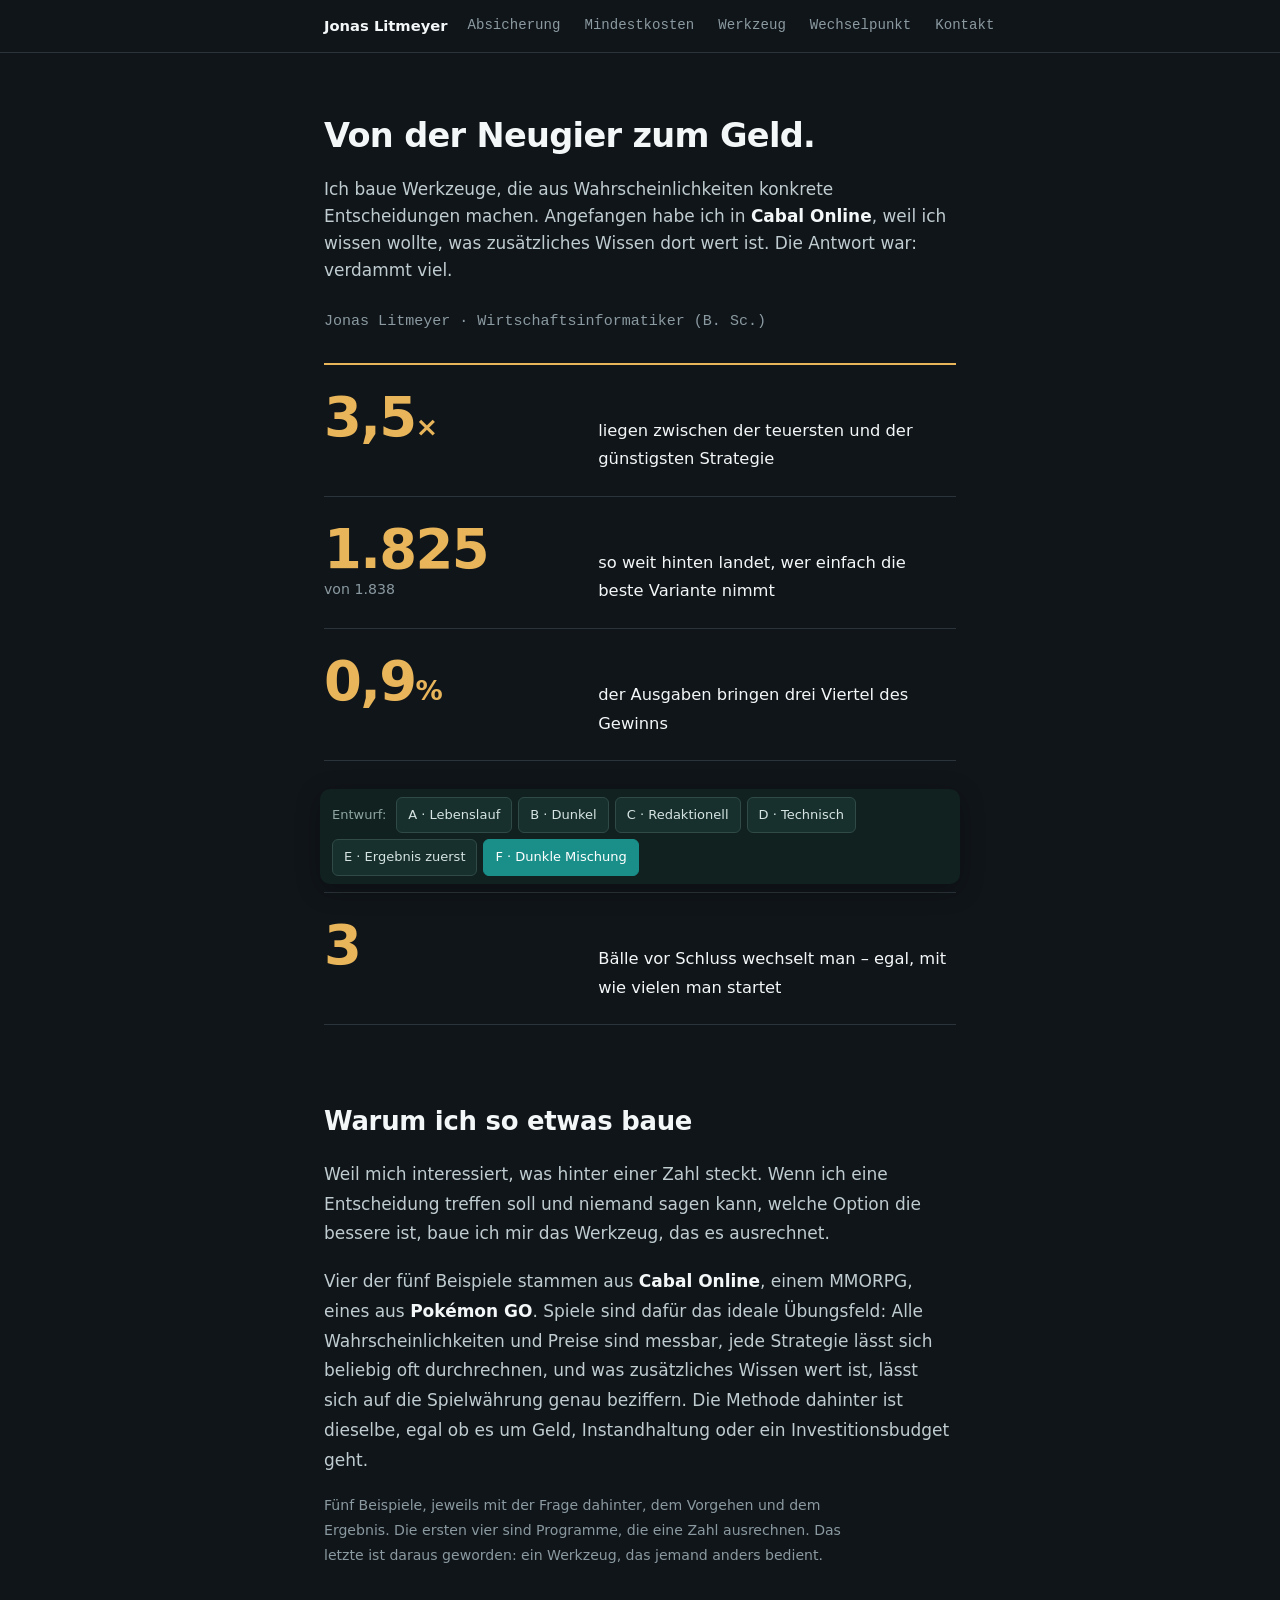
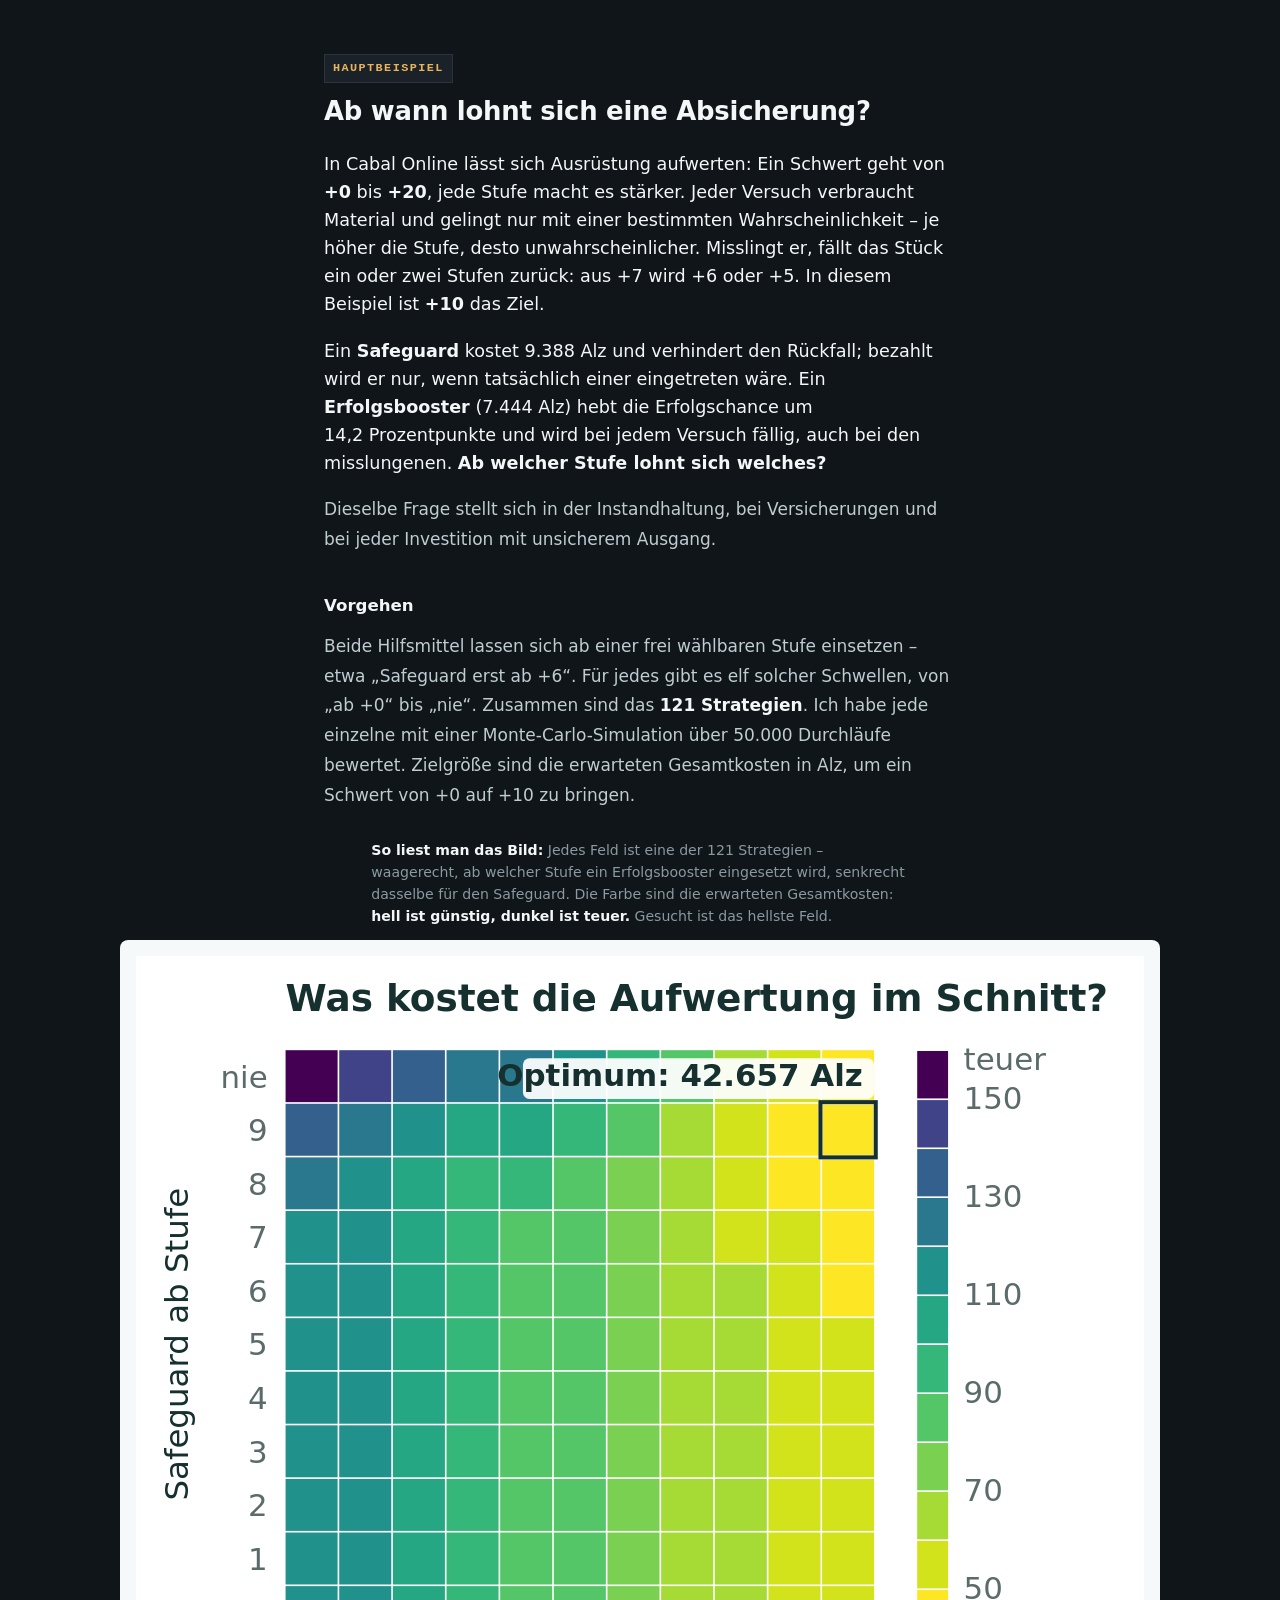
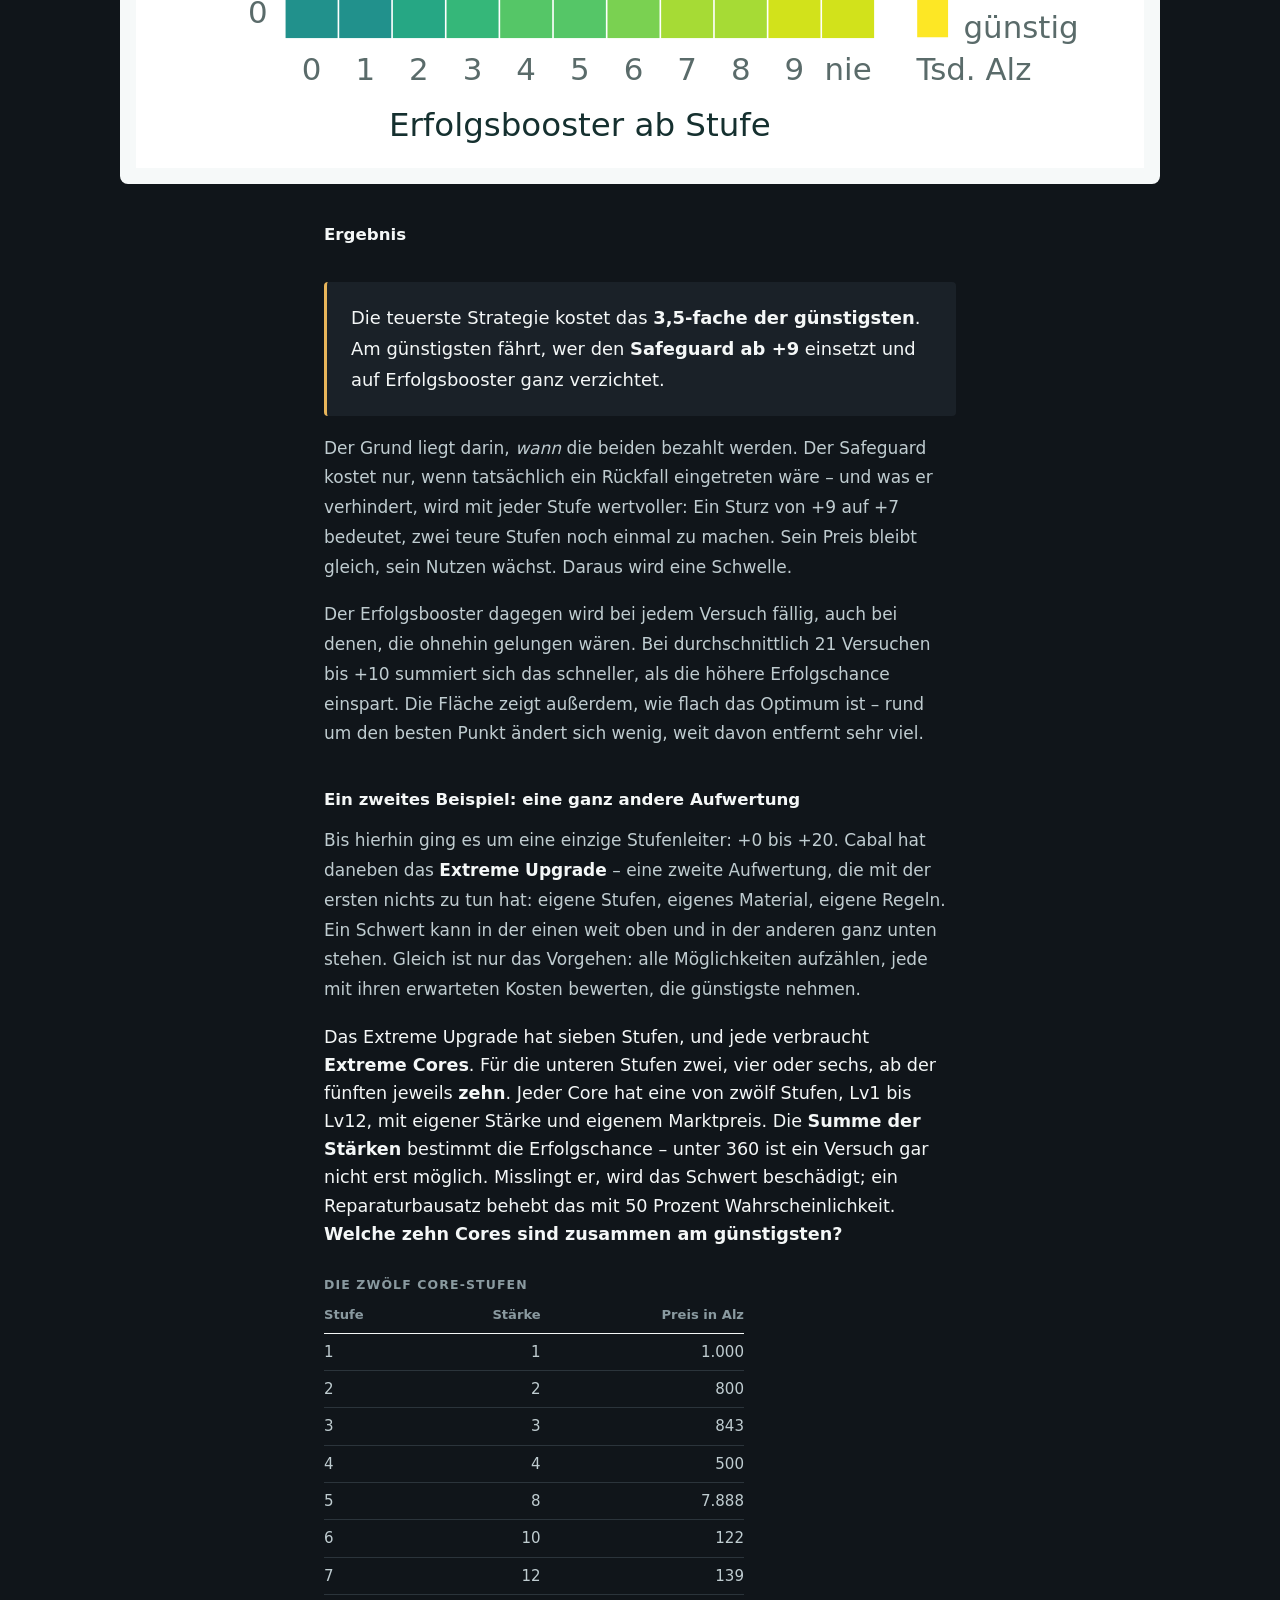
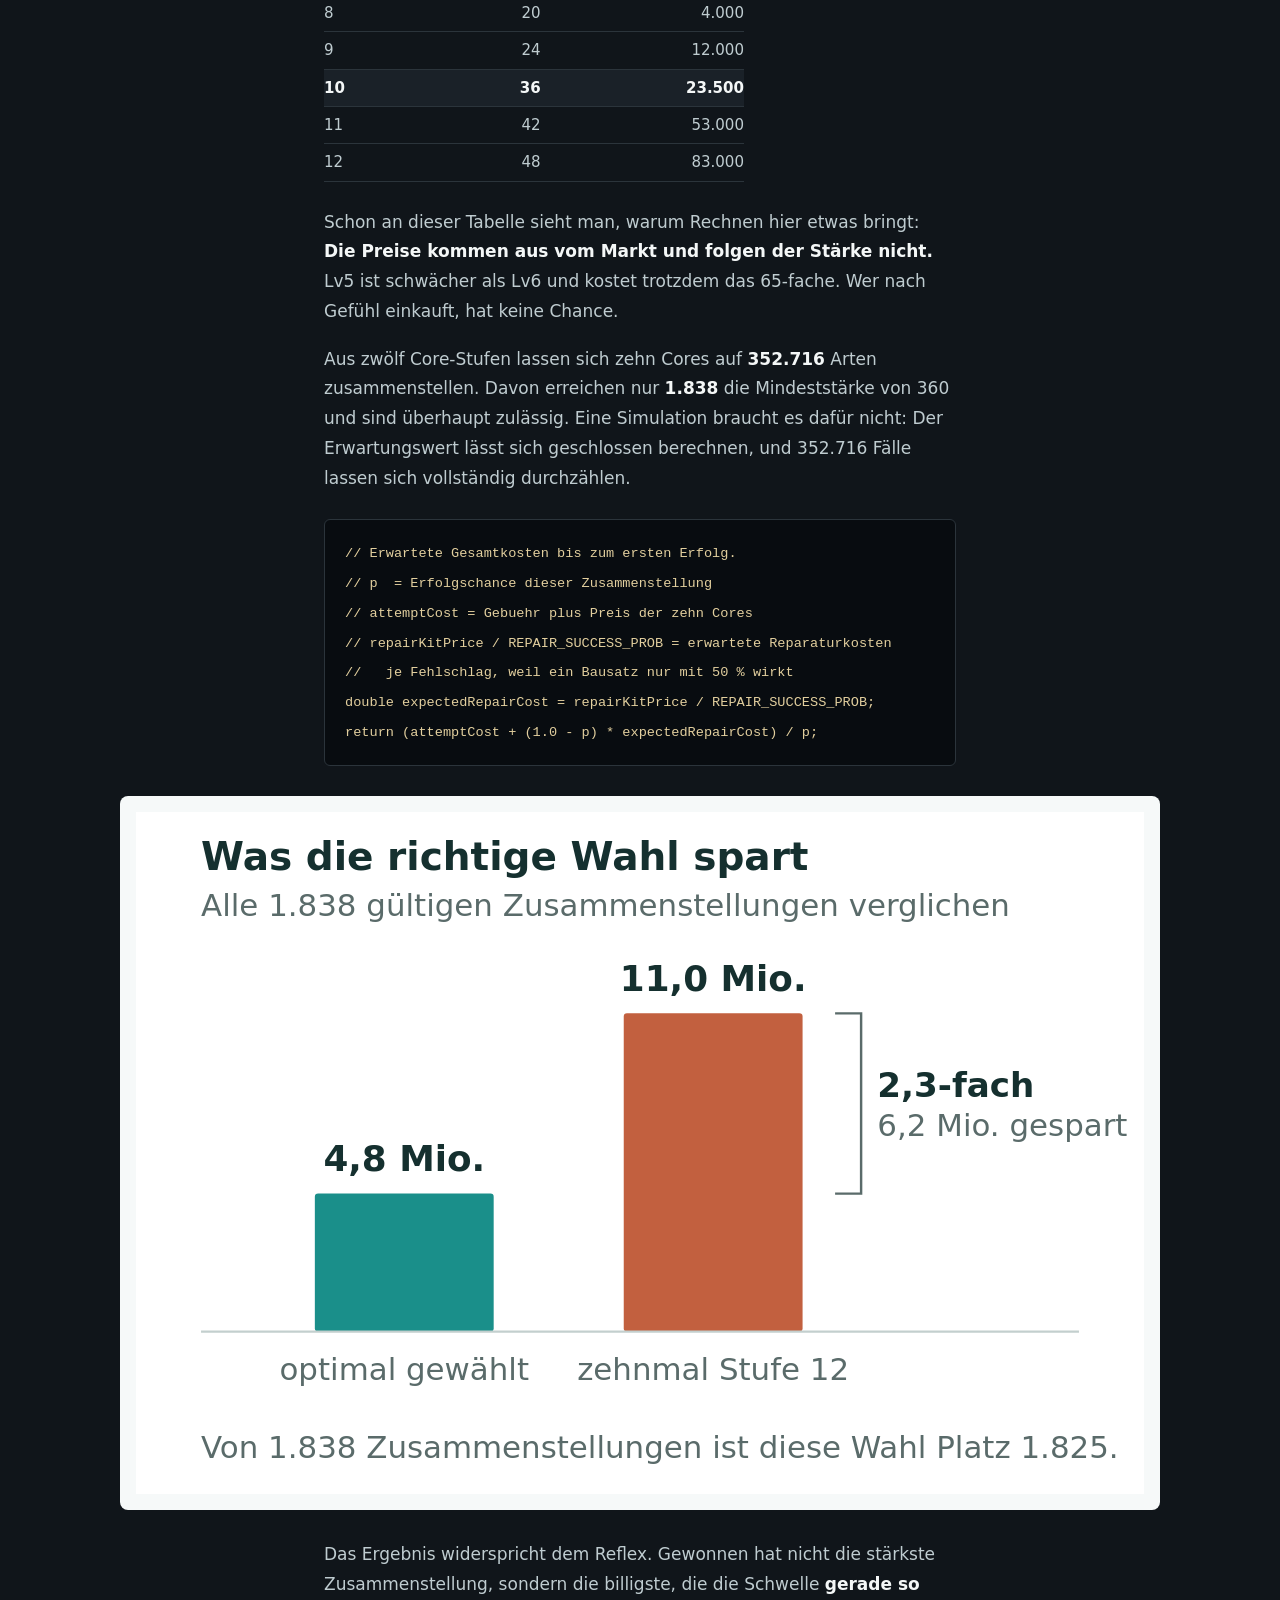
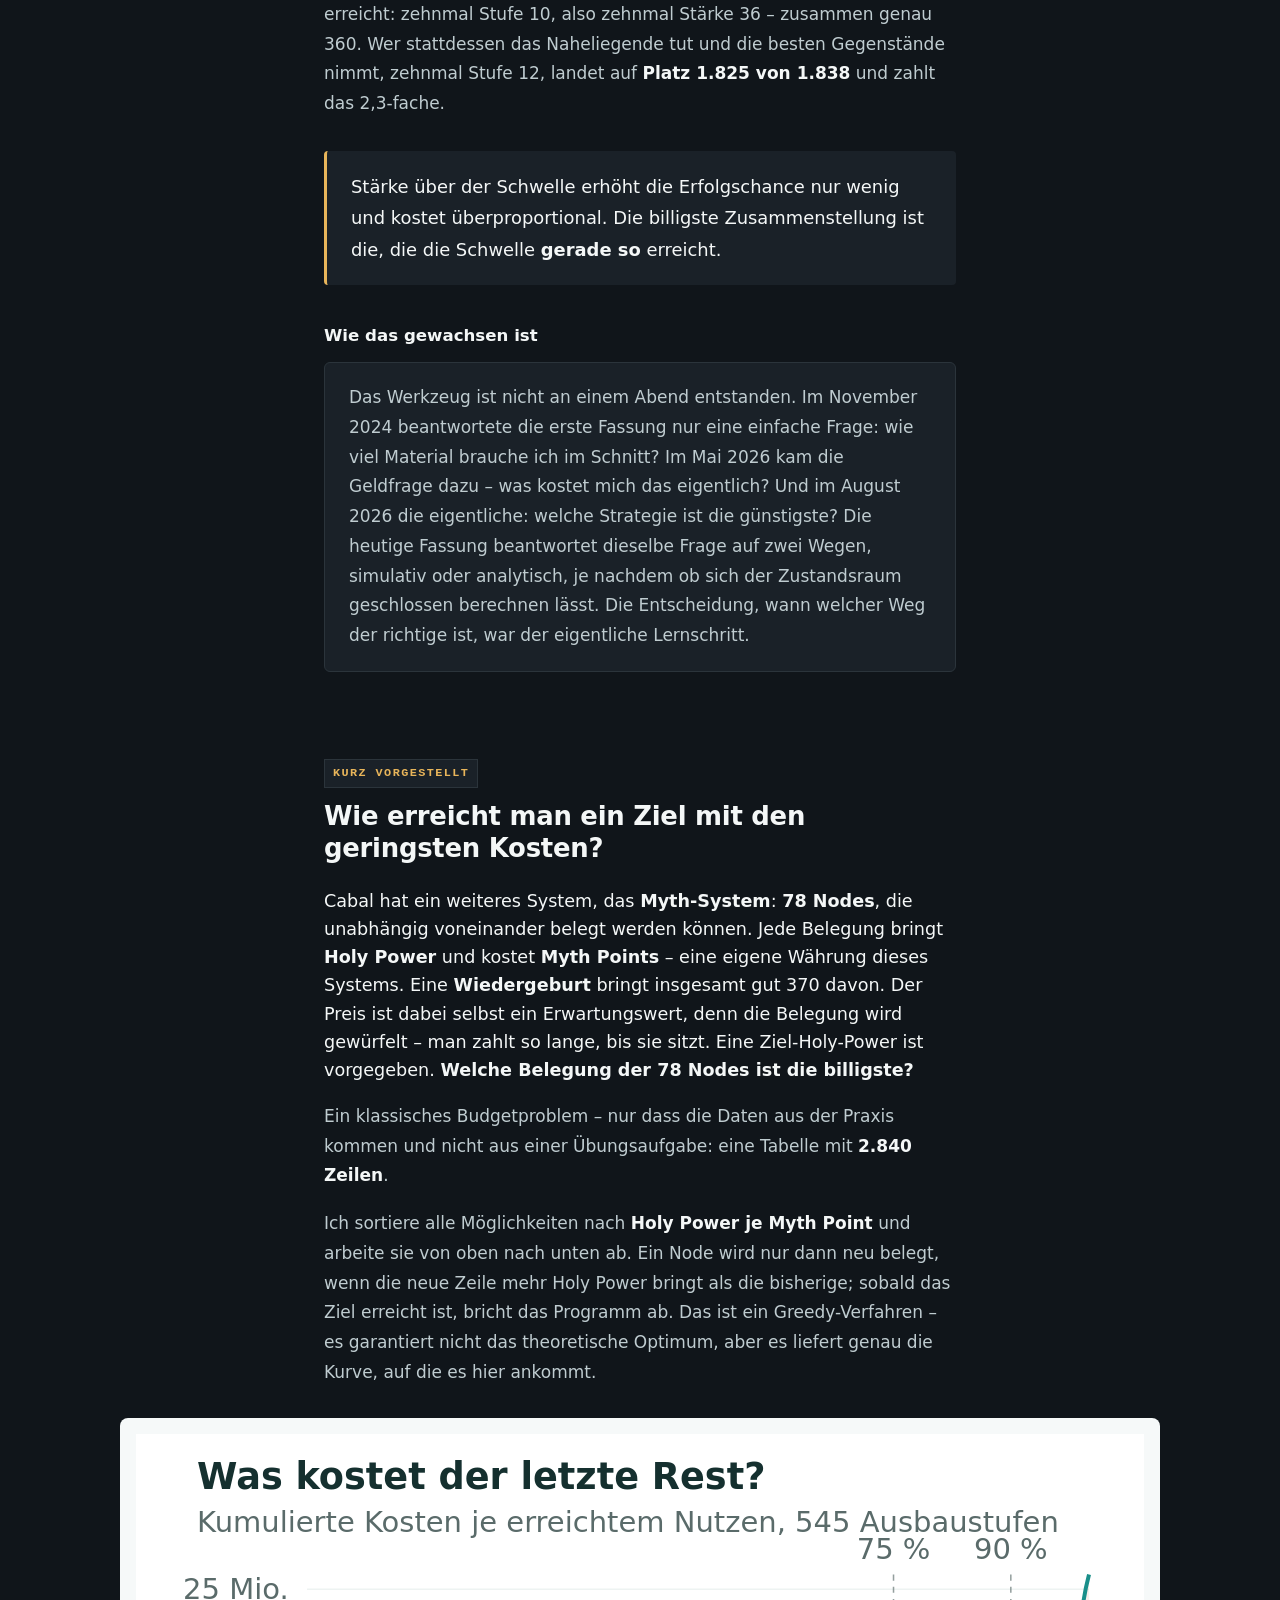
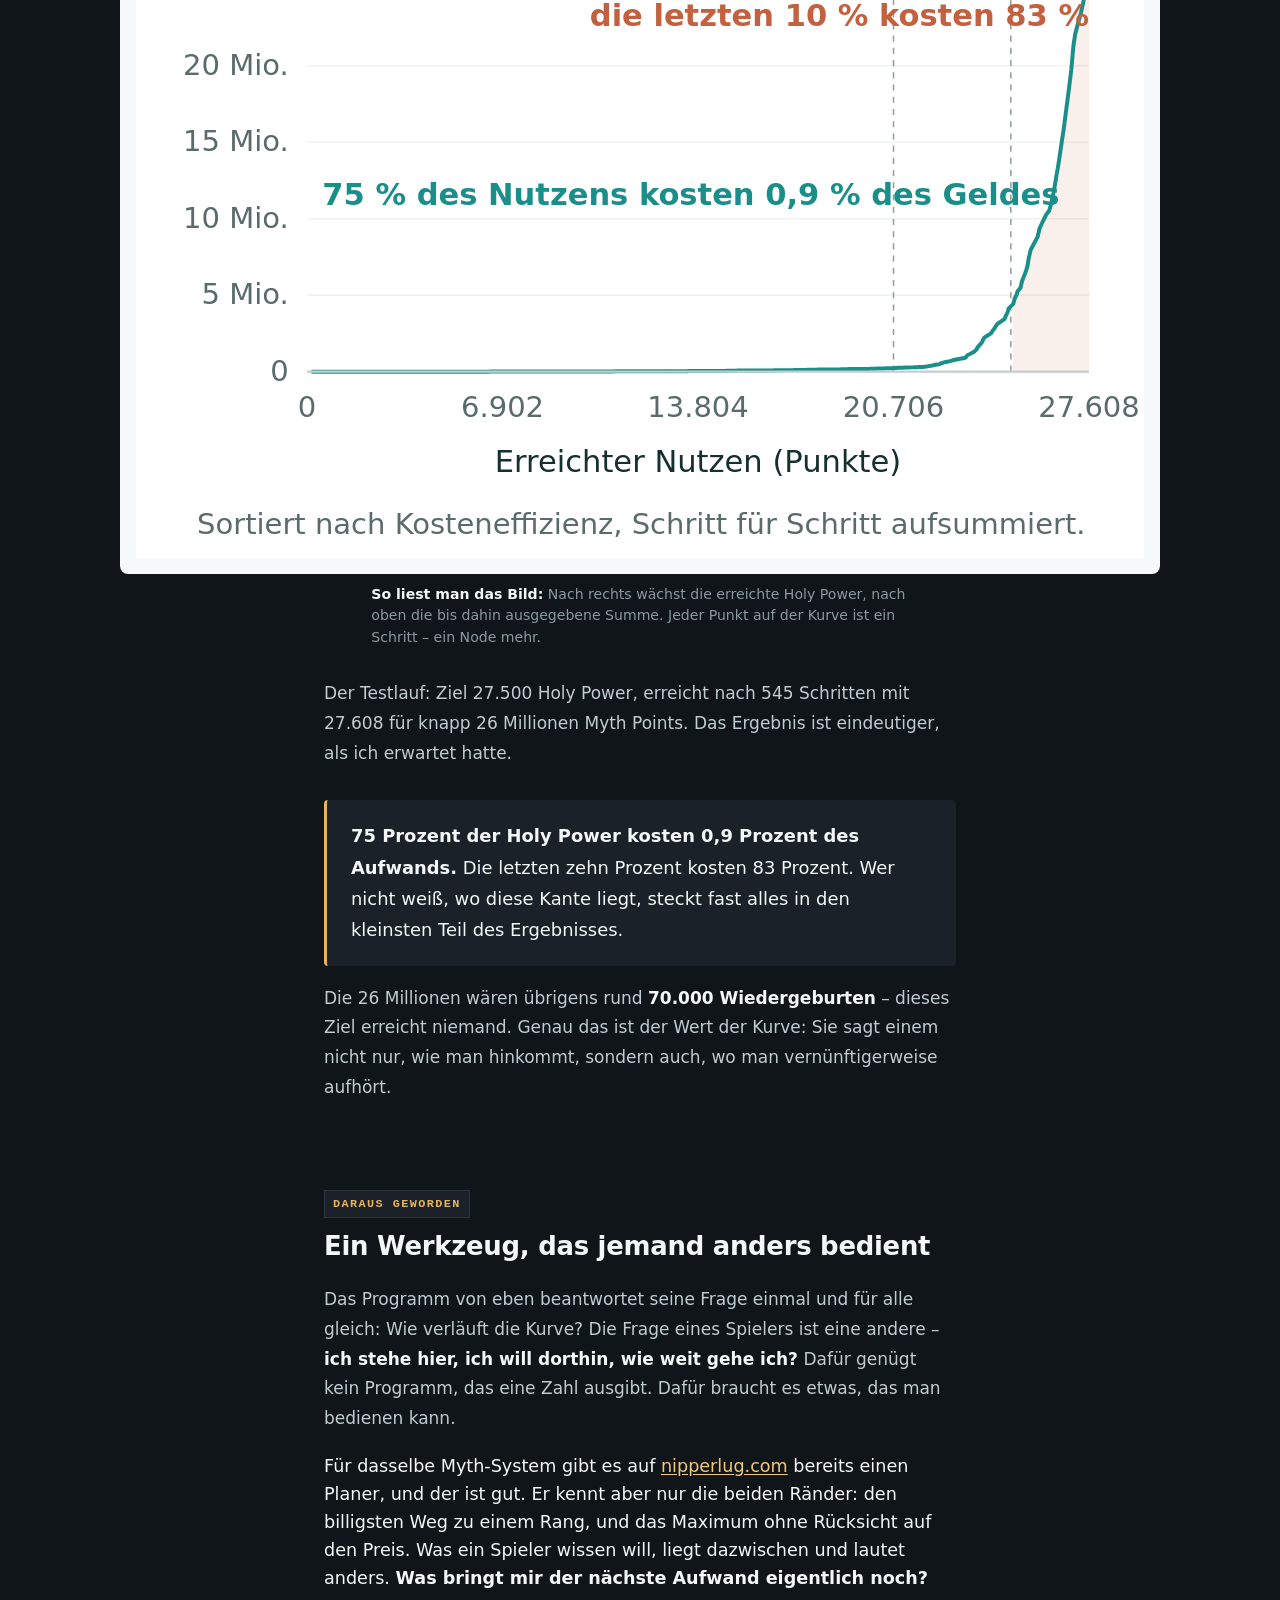
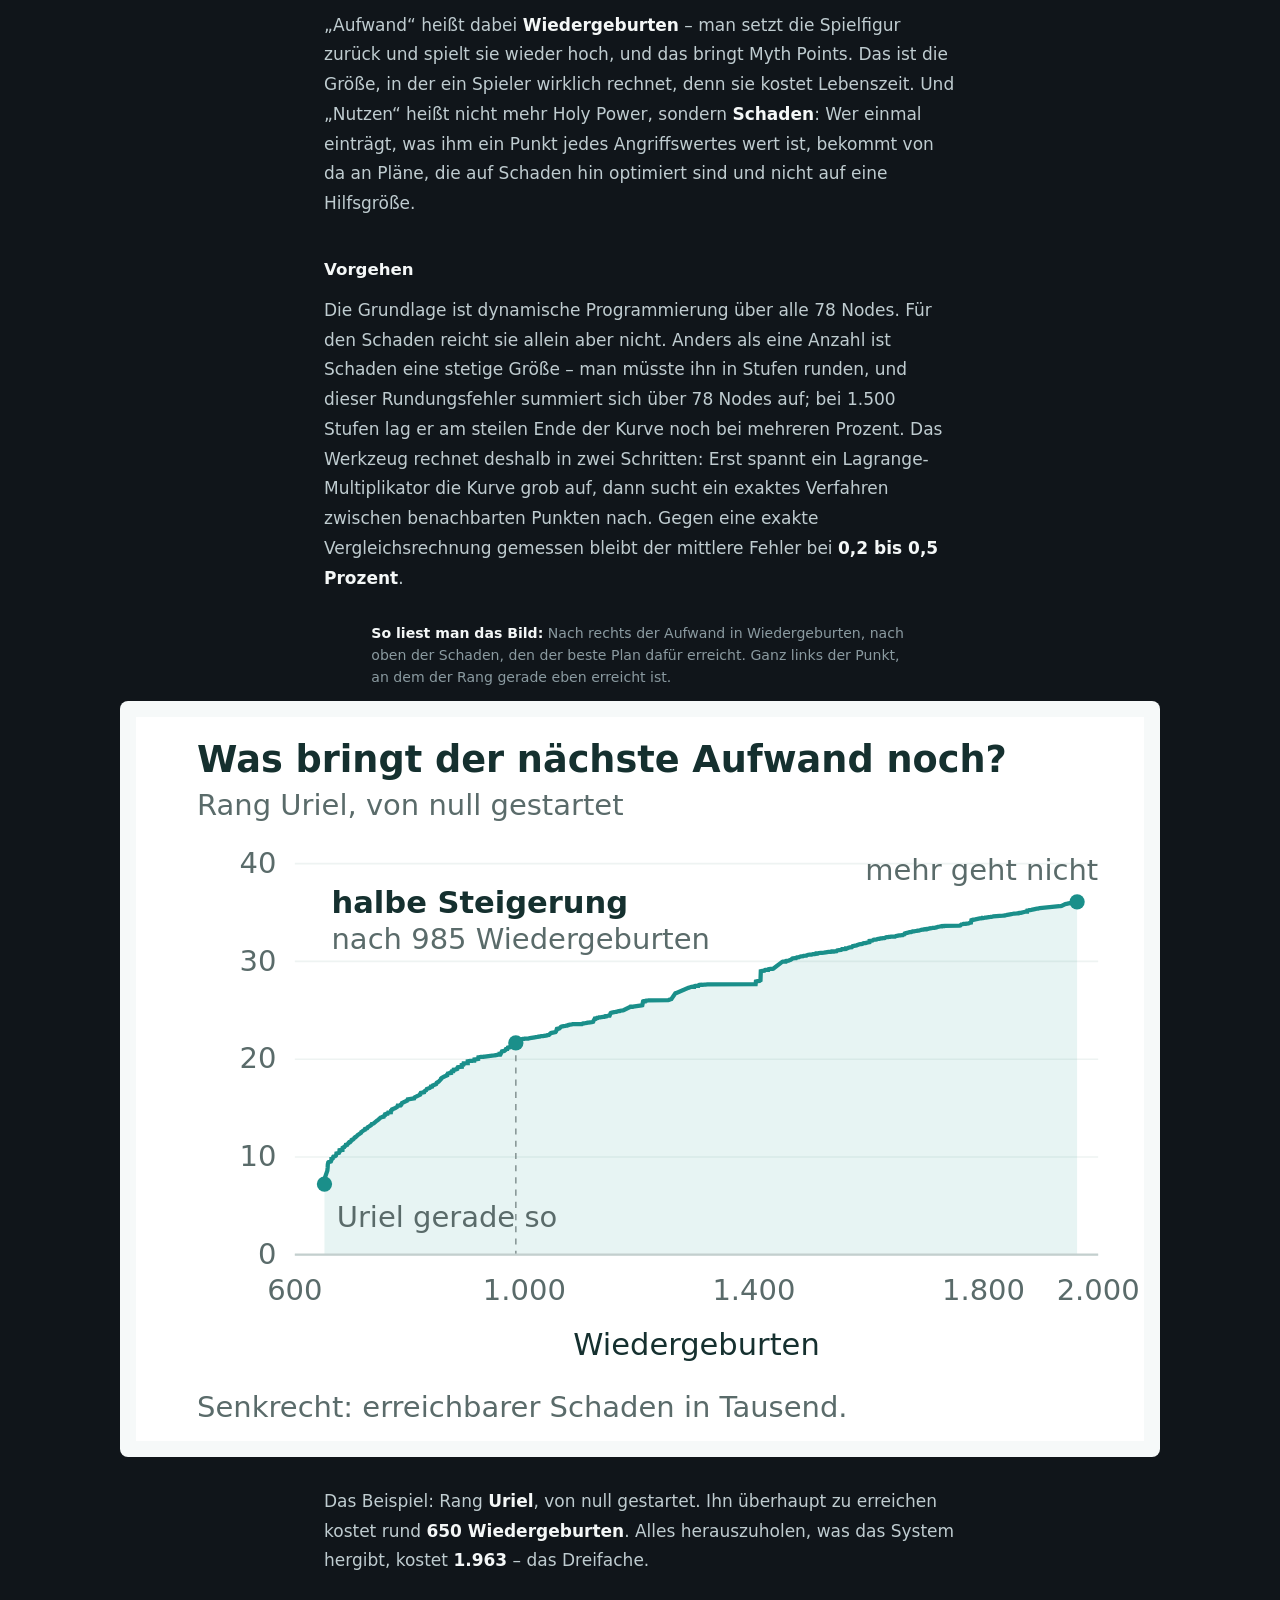
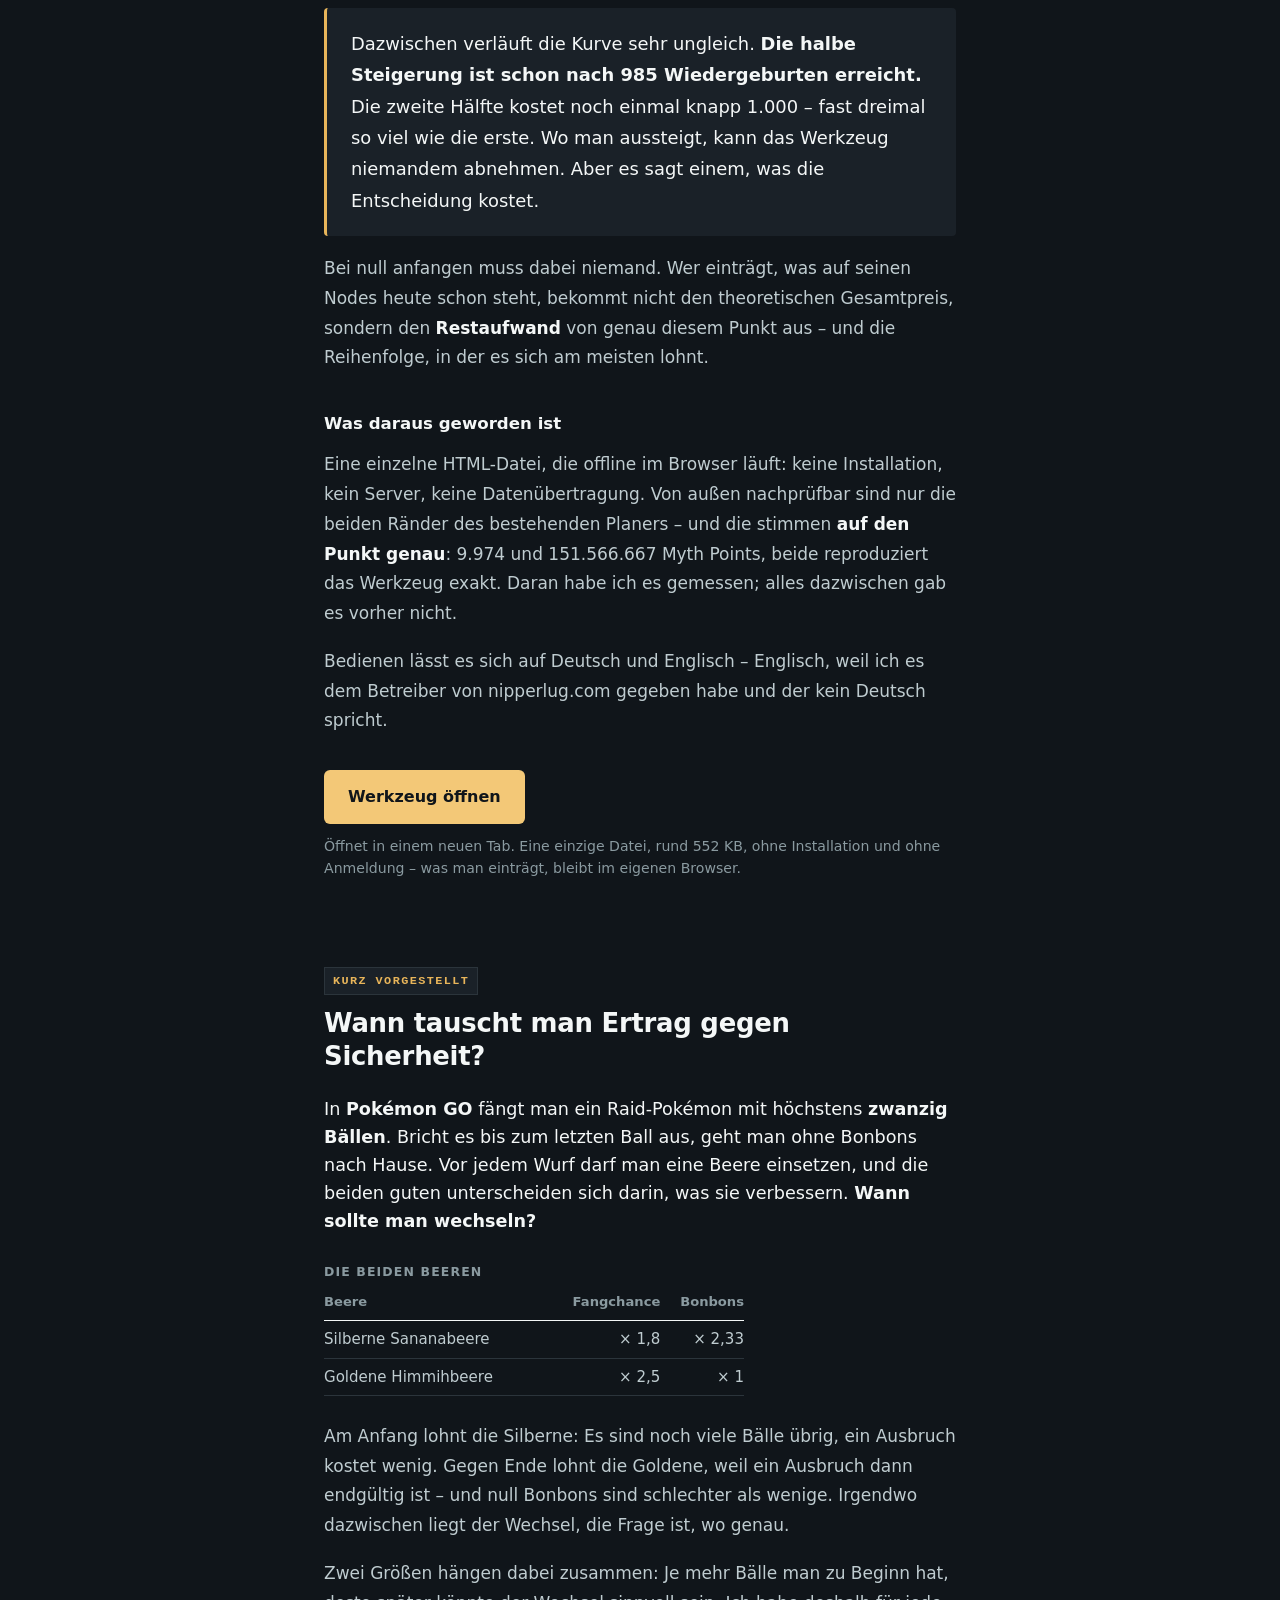
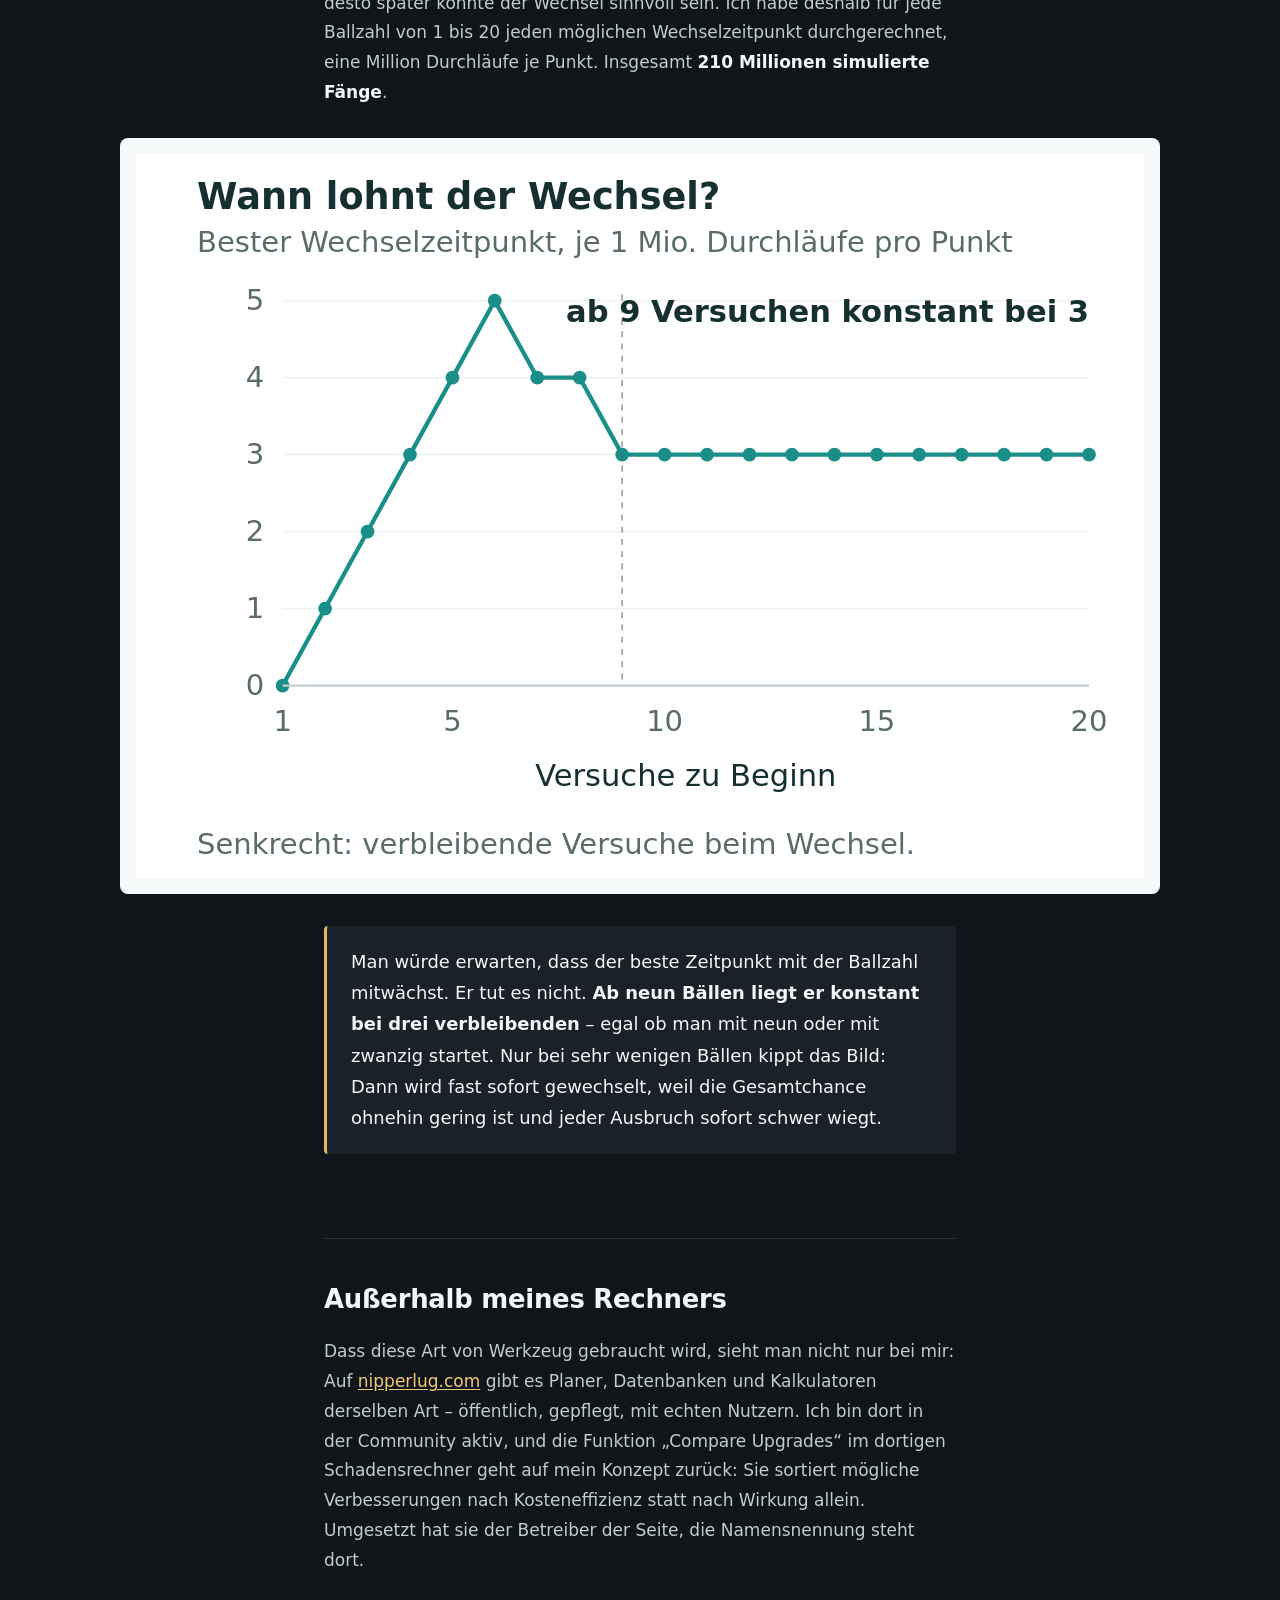
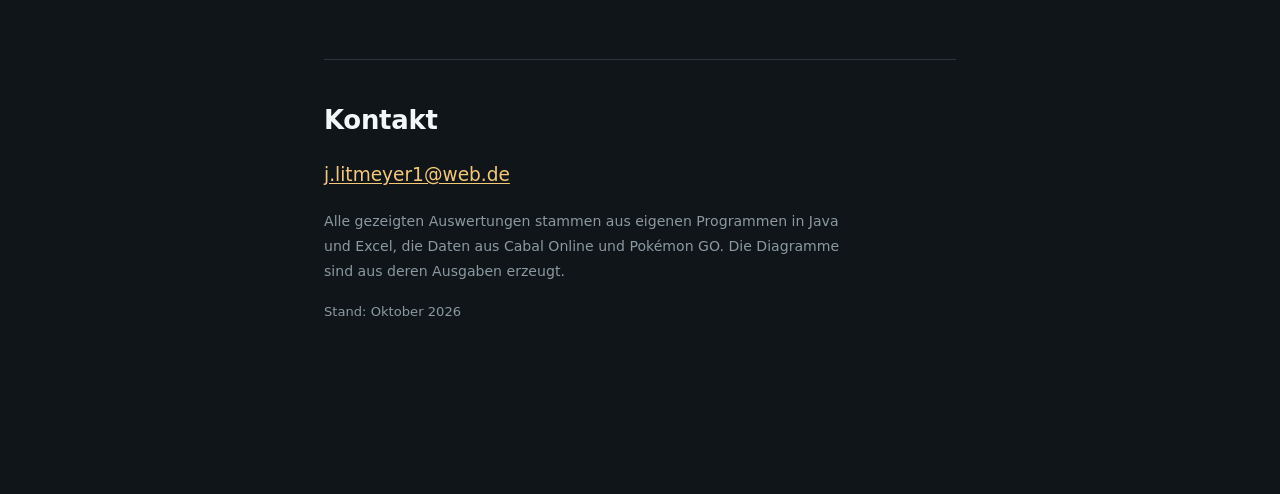
==== commit 2e3c4f43: "Texte überarbeitet" ====
--- a/index.html
+++ b/index.html
@@ -87,13 +87,13 @@
     <li>
       <a href="#zusammenstellung">
         <span class="zahl">1.825<span class="von">von 1.838</span></span>
-        <span class="satz">so weit hinten landet, wer einfach die besten Cores nimmt</span>
+        <span class="satz">so weit hinten landet, wer einfach die beste Variante nimmt</span>
       </a>
     </li>
     <li>
       <a href="#mindestkosten">
         <span class="zahl">0,9<span class="mal">%</span></span>
-        <span class="satz">der Myth Points bringen drei Viertel der Holy Power</span>
+        <span class="satz">der Ausgaben bringen drei Viertel des Gewinns</span>
       </a>
     </li>
     <li>
@@ -105,7 +105,7 @@
     <li>
       <a href="#wechsel">
         <span class="zahl">3</span>
-        <span class="satz">Bälle vor Schluss wechselt man die Beere – egal, mit wie vielen man startet</span>
+        <span class="satz">Bälle vor Schluss wechselt man – egal, mit wie vielen man startet</span>
       </a>
     </li>
   </ol>
@@ -128,7 +128,7 @@
     <strong>Pokémon&nbsp;GO</strong>. Spiele sind dafür das ideale Übungsfeld: Alle
     Wahrscheinlichkeiten und Preise sind messbar, jede Strategie lässt sich beliebig oft
     durchrechnen, und was zusätzliches Wissen wert ist, lässt sich auf die Spielwährung genau
-    beziffern. Die Methode dahinter ist dieselbe, egal ob es um Alz, Instandhaltung oder ein
+    beziffern. Die Methode dahinter ist dieselbe, egal ob es um Geld, Instandhaltung oder ein
     Investitionsbudget geht.
   </p>
 
@@ -155,9 +155,9 @@
   </p>
 
   <p class="frage">
-    Im Auktionshaus gibt es zwei Hilfsmittel. Ein <strong>Safeguard</strong> (9.388&nbsp;Alz)
+    Ein <strong>Safeguard</strong> kostet 9.388&nbsp;Alz und
     verhindert den Rückfall; bezahlt wird er nur, wenn tatsächlich einer eingetreten wäre. Ein
-    <strong>Erfolgsbooster</strong> (im Spiel „Potion of Enhancement", 7.444&nbsp;Alz) hebt die
+    <strong>Erfolgsbooster</strong> (7.444&nbsp;Alz) hebt die
     Erfolgschance um 14,2&nbsp;Prozentpunkte und
     wird bei jedem Versuch fällig, auch bei den misslungenen.
     <strong>Ab welcher Stufe lohnt sich welches?</strong>
@@ -250,7 +250,7 @@
 
   <p>
     Schon an dieser Tabelle sieht man, warum Rechnen hier etwas bringt: <strong>Die Preise
-    kommen aus dem Auktionshaus und folgen der Stärke nicht.</strong> Lv5 ist schwächer als Lv6
+    kommen aus vom Markt und folgen der Stärke nicht.</strong> Lv5 ist schwächer als Lv6
     und kostet trotzdem das 65-fache. Wer nach Gefühl einkauft, hat keine Chance.
   </p>
 
@@ -305,20 +305,18 @@
   <h2>Wie erreicht man ein Ziel mit den geringsten Kosten?</h2>
 
   <p class="frage">
-    Cabal hat ein zweites Ausbausystem, das <strong>Myth-System</strong>: <strong>78 Nodes</strong>,
+    Cabal hat ein weiteres System, das <strong>Myth-System</strong>: <strong>78 Nodes</strong>,
     die unabhängig voneinander belegt werden können. Jede Belegung bringt
     <strong>Holy Power</strong> und kostet <strong>Myth Points</strong> – eine eigene Währung
-    dieses Systems. Man verdient sie, indem man die Spielfigur zurücksetzt und wieder
-    hochspielt – eine solche <strong>Wiedergeburt</strong> bringt insgesamt gut 370 davon,
-    allerdings nicht auf einen Schlag, sondern nach und nach. Der Preis ist dabei selbst ein Erwartungswert, denn die Belegung wird
-    erwürfelt – man zahlt so lange, bis sie sitzt. Eine Ziel-Holy-Power ist vorgegeben.
+    dieses Systems. Eine <strong>Wiedergeburt</strong> bringt insgesamt gut 370 davon.
+    Der Preis ist dabei selbst ein Erwartungswert, denn die Belegung wird
+    gewürfelt – man zahlt so lange, bis sie sitzt. Eine Ziel-Holy-Power ist vorgegeben.
     <strong>Welche Belegung der 78 Nodes ist die billigste?</strong>
   </p>
 
   <p>
     Ein klassisches Budgetproblem – nur dass die Daten aus der Praxis kommen und nicht aus einer
-    Übungsaufgabe: eine Tabelle mit <strong>2.840 Zeilen</strong>, deutschen Zahlformaten,
-    wechselnden Trennzeichen und unvollständigen Zeilen, die das Programm abfangen muss.
+    Übungsaufgabe: eine Tabelle mit <strong>2.840 Zeilen</strong>.
   </p>
 
   <p>
@@ -466,8 +464,8 @@
   <h2>Wann tauscht man Ertrag gegen Sicherheit?</h2>
 
   <p class="frage">
-    In <strong>Pokémon&nbsp;GO</strong> fängt man ein Pokémon mit höchstens
-    <strong>zwanzig Bällen</strong>. Der erste Treffer beendet den Fang – bricht es bis zum
+    In <strong>Pokémon&nbsp;GO</strong> fängt man ein Raid-Pokémon mit höchstens
+    <strong>zwanzig Bällen</strong>. Bricht es bis zum
     letzten Ball aus, geht man ohne Bonbons nach Hause. Vor jedem Wurf darf man eine Beere
     einsetzen, und die beiden guten unterscheiden sich darin, was sie verbessern.
     <strong>Wann sollte man wechseln?</strong>
@@ -494,7 +492,7 @@
     Zwei Größen hängen dabei zusammen: Je mehr Bälle man zu Beginn hat, desto später könnte der
     Wechsel sinnvoll sein. Ich habe deshalb für jede Ballzahl von 1 bis 20 jeden möglichen
     Wechselzeitpunkt durchgerechnet, eine Million Durchläufe je Punkt. Insgesamt
-    <strong>210 Millionen simulierte Fänge</strong>, Rechenzeit 34 Sekunden.
+    <strong>210 Millionen simulierte Fänge</strong>.
   </p>
 
   <figure>
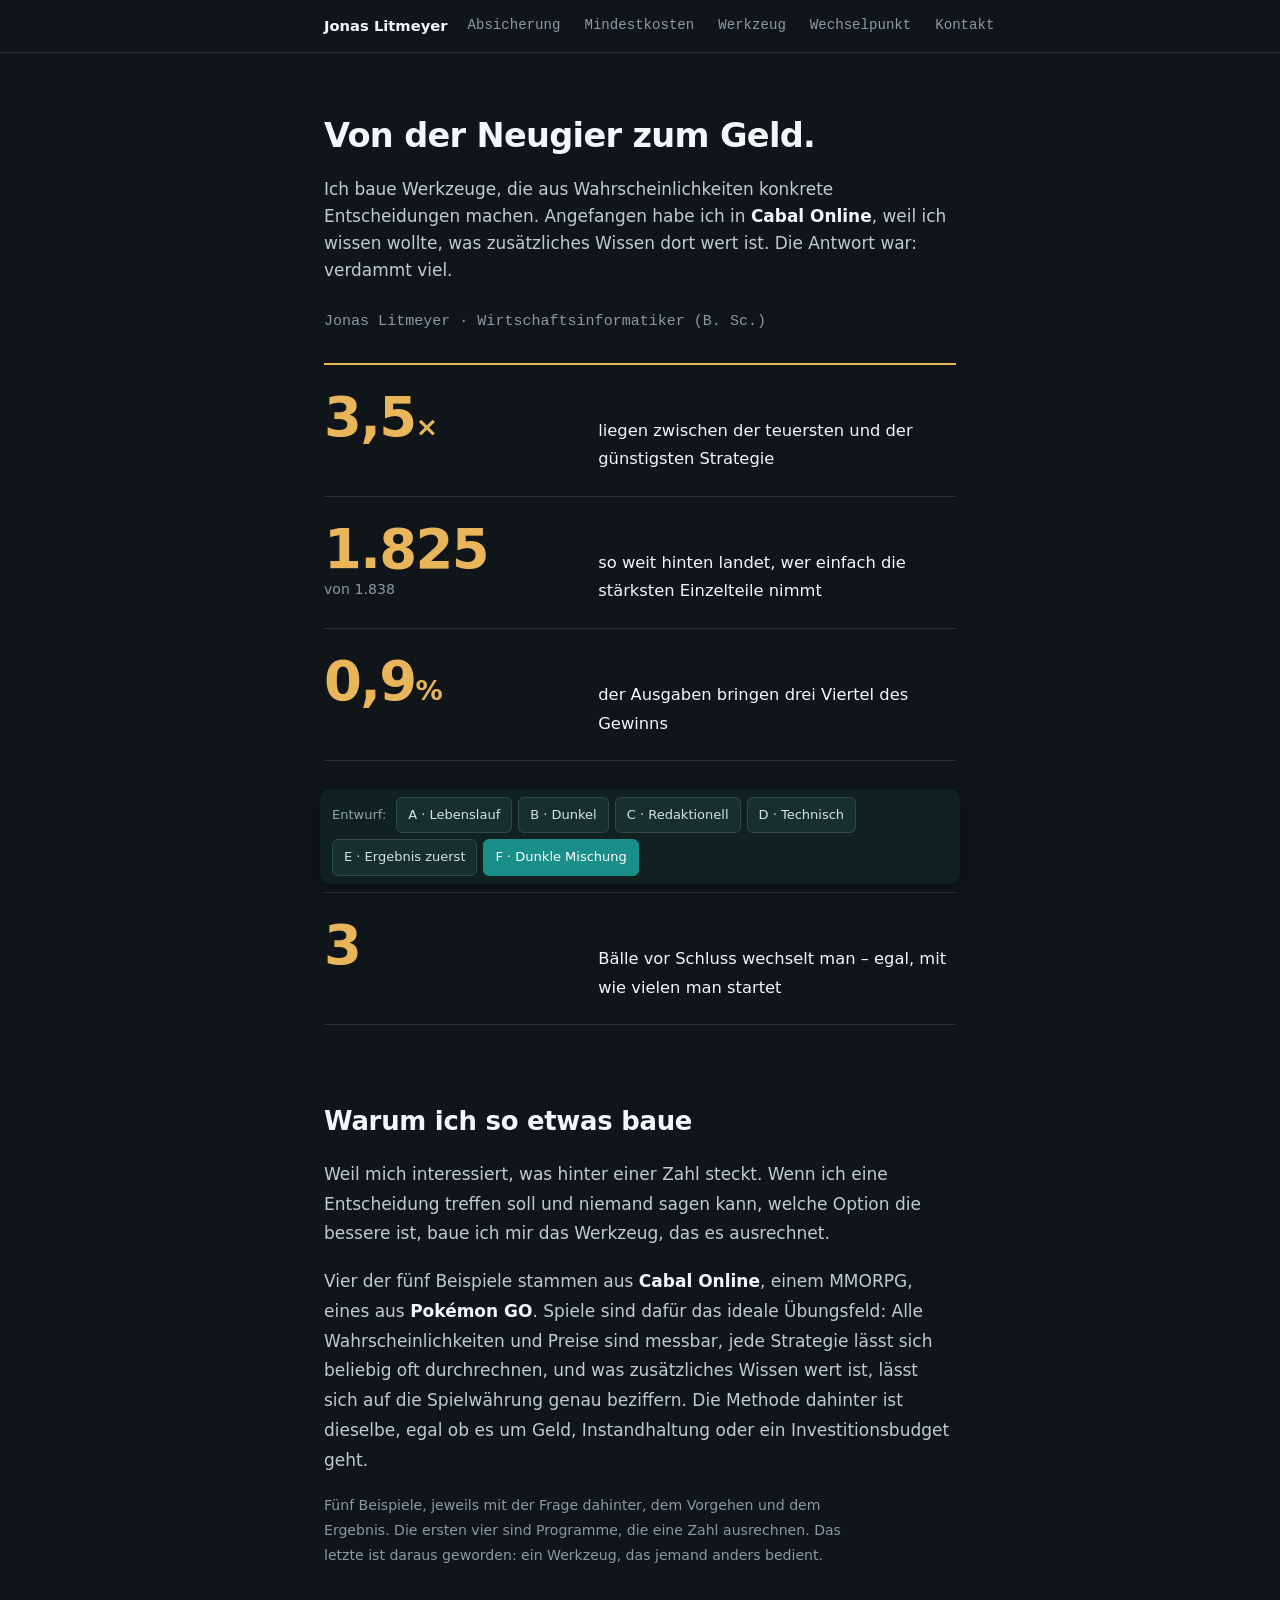
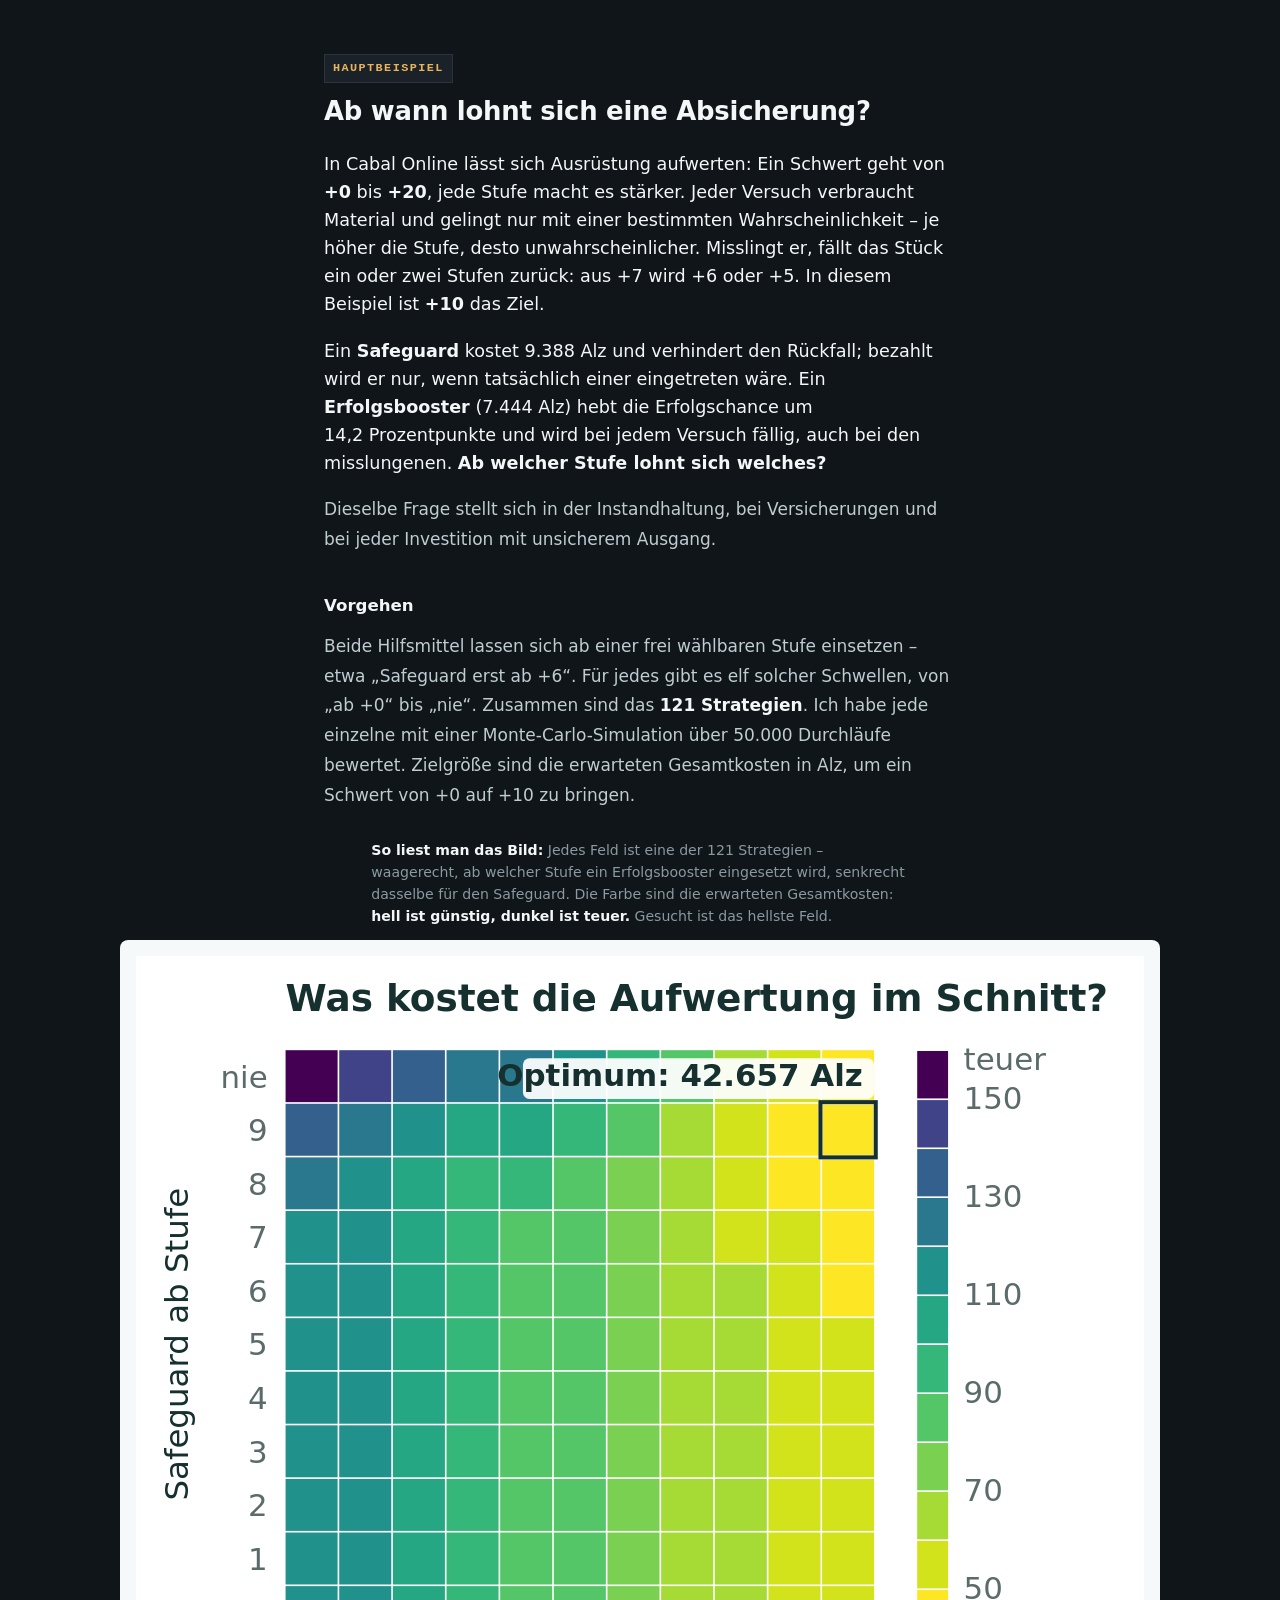
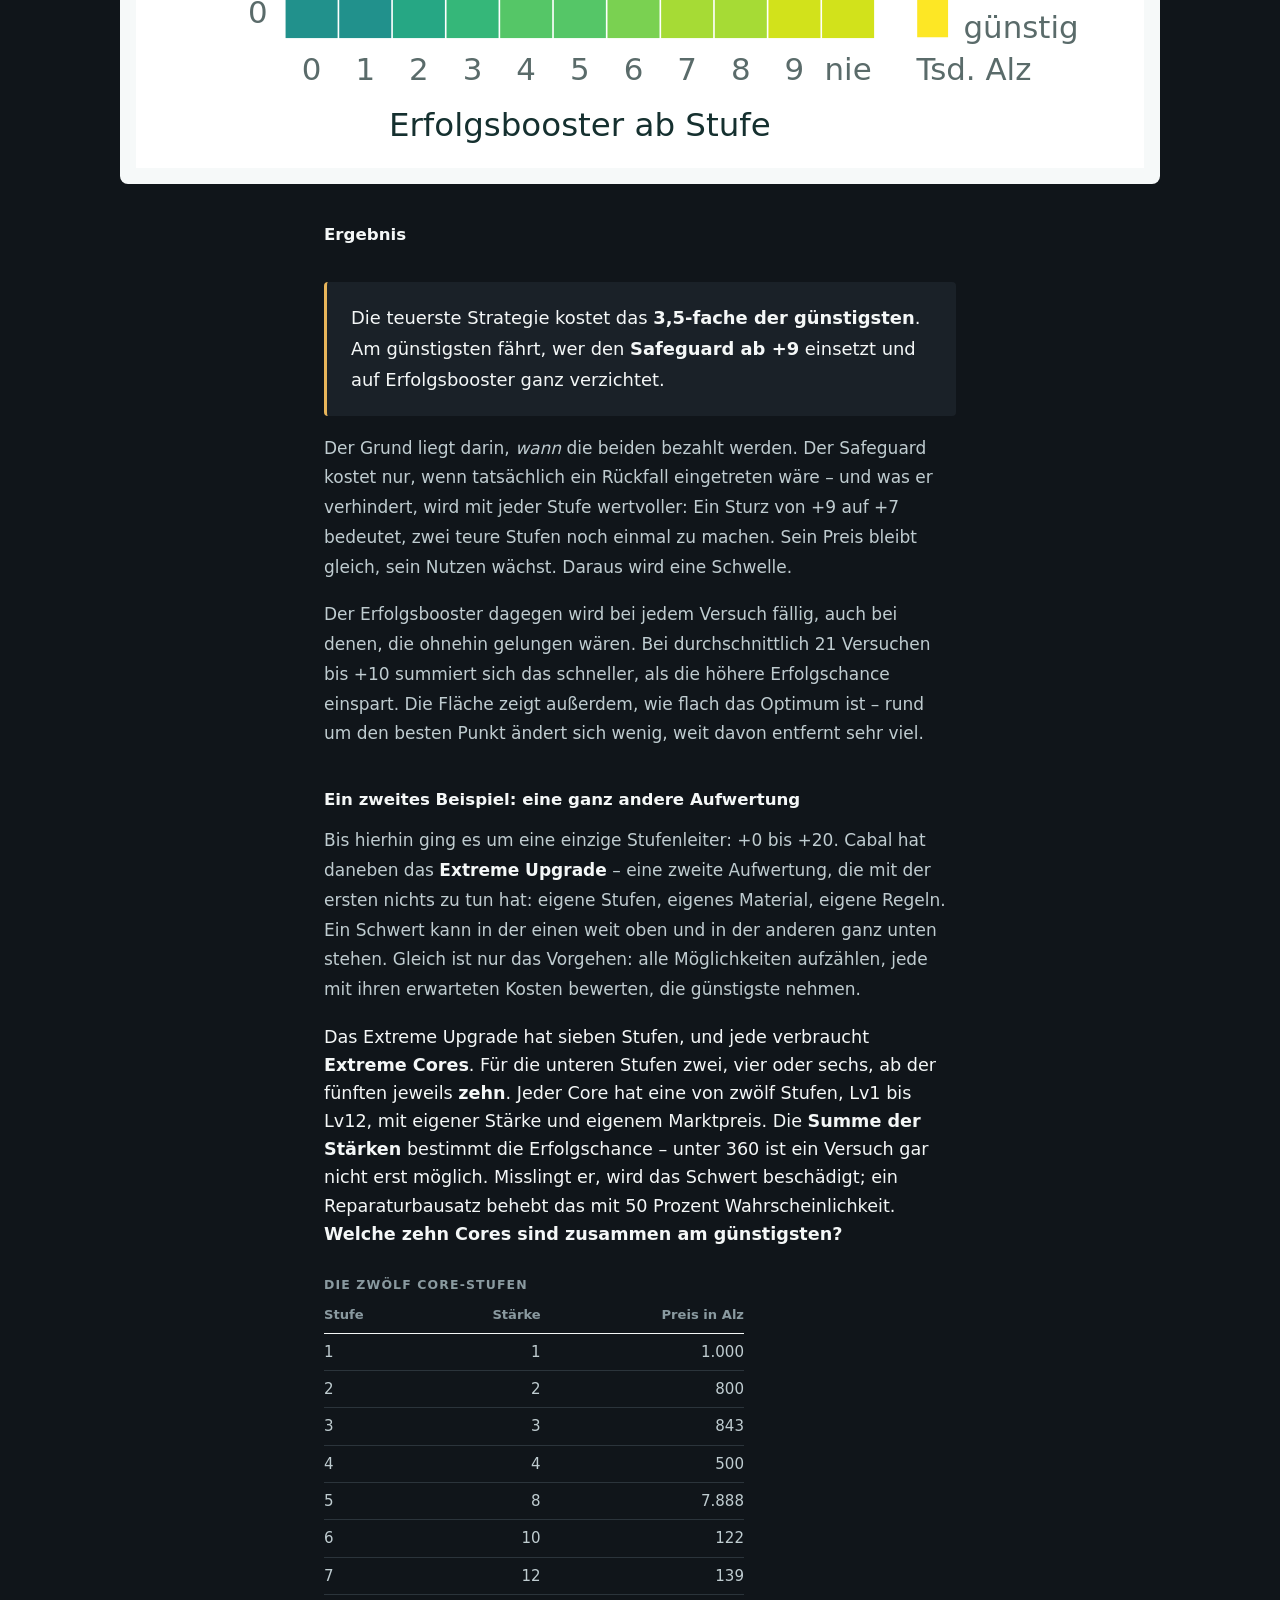
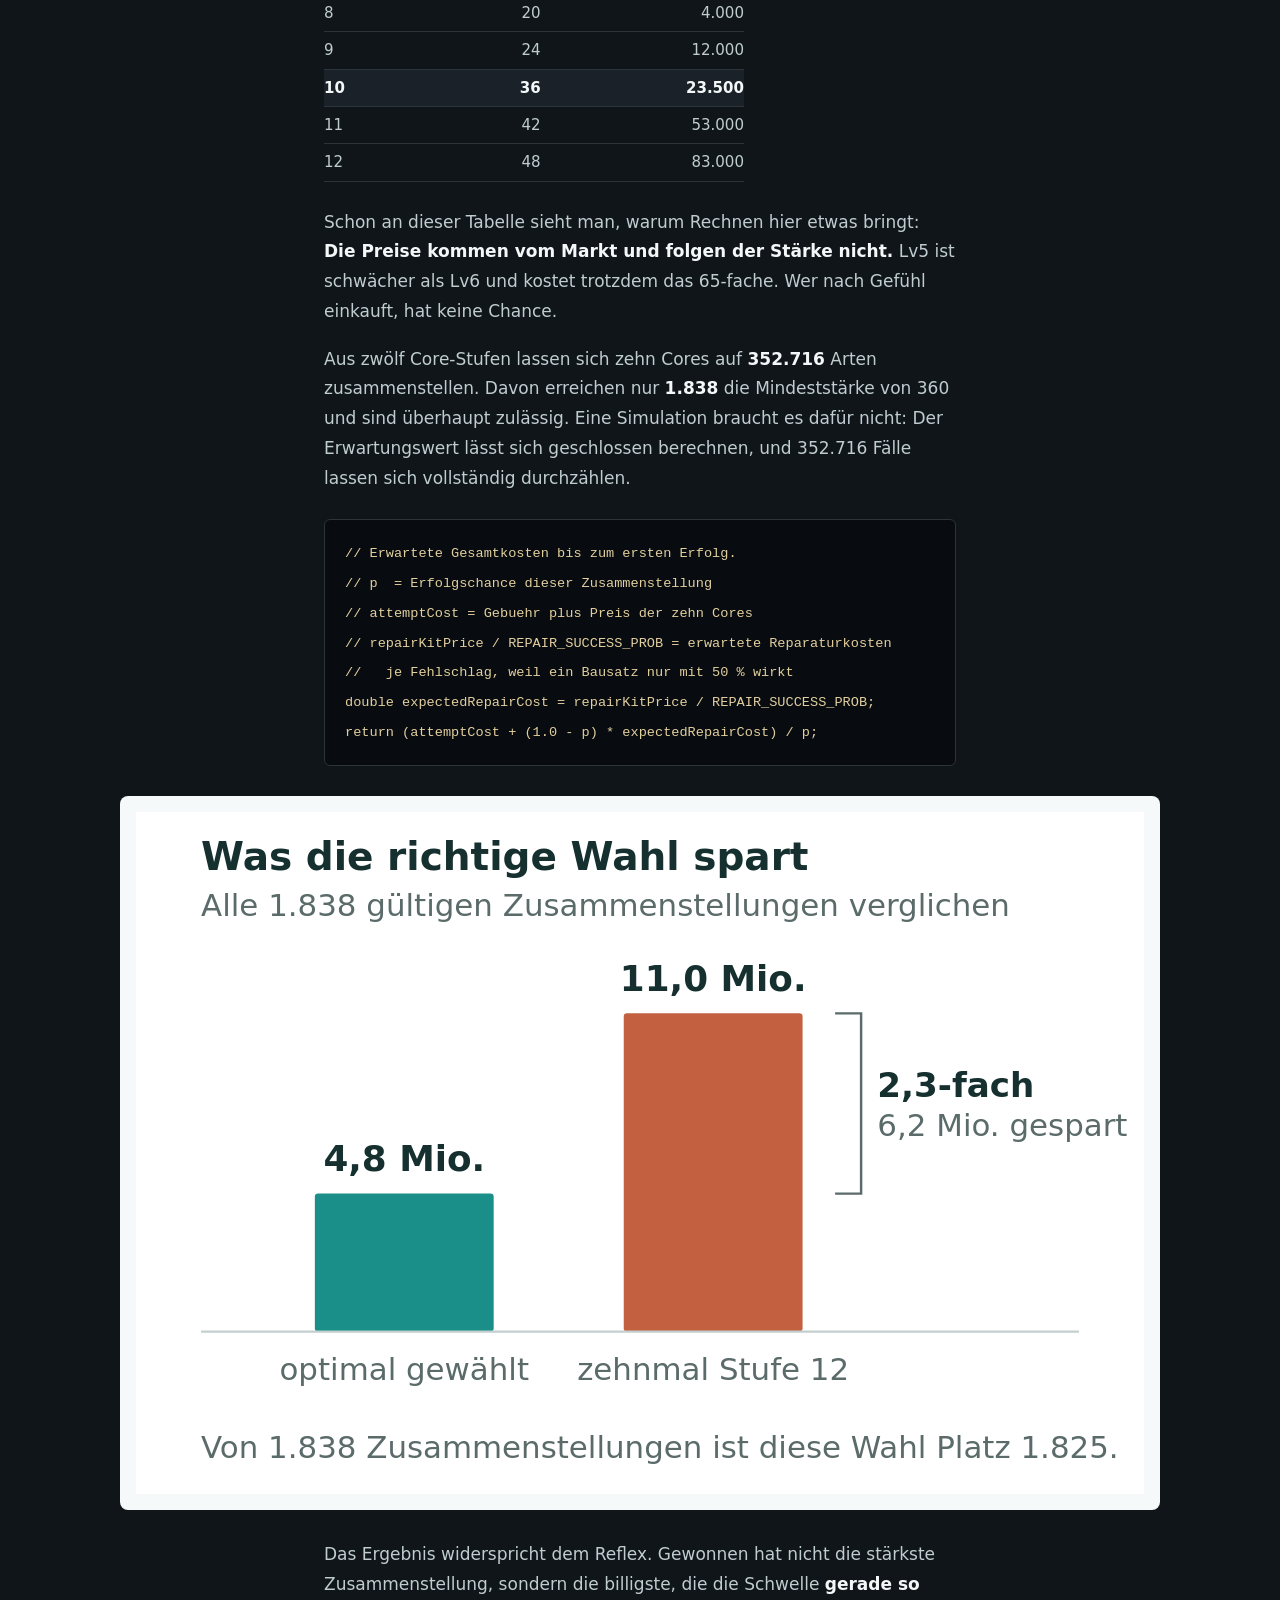
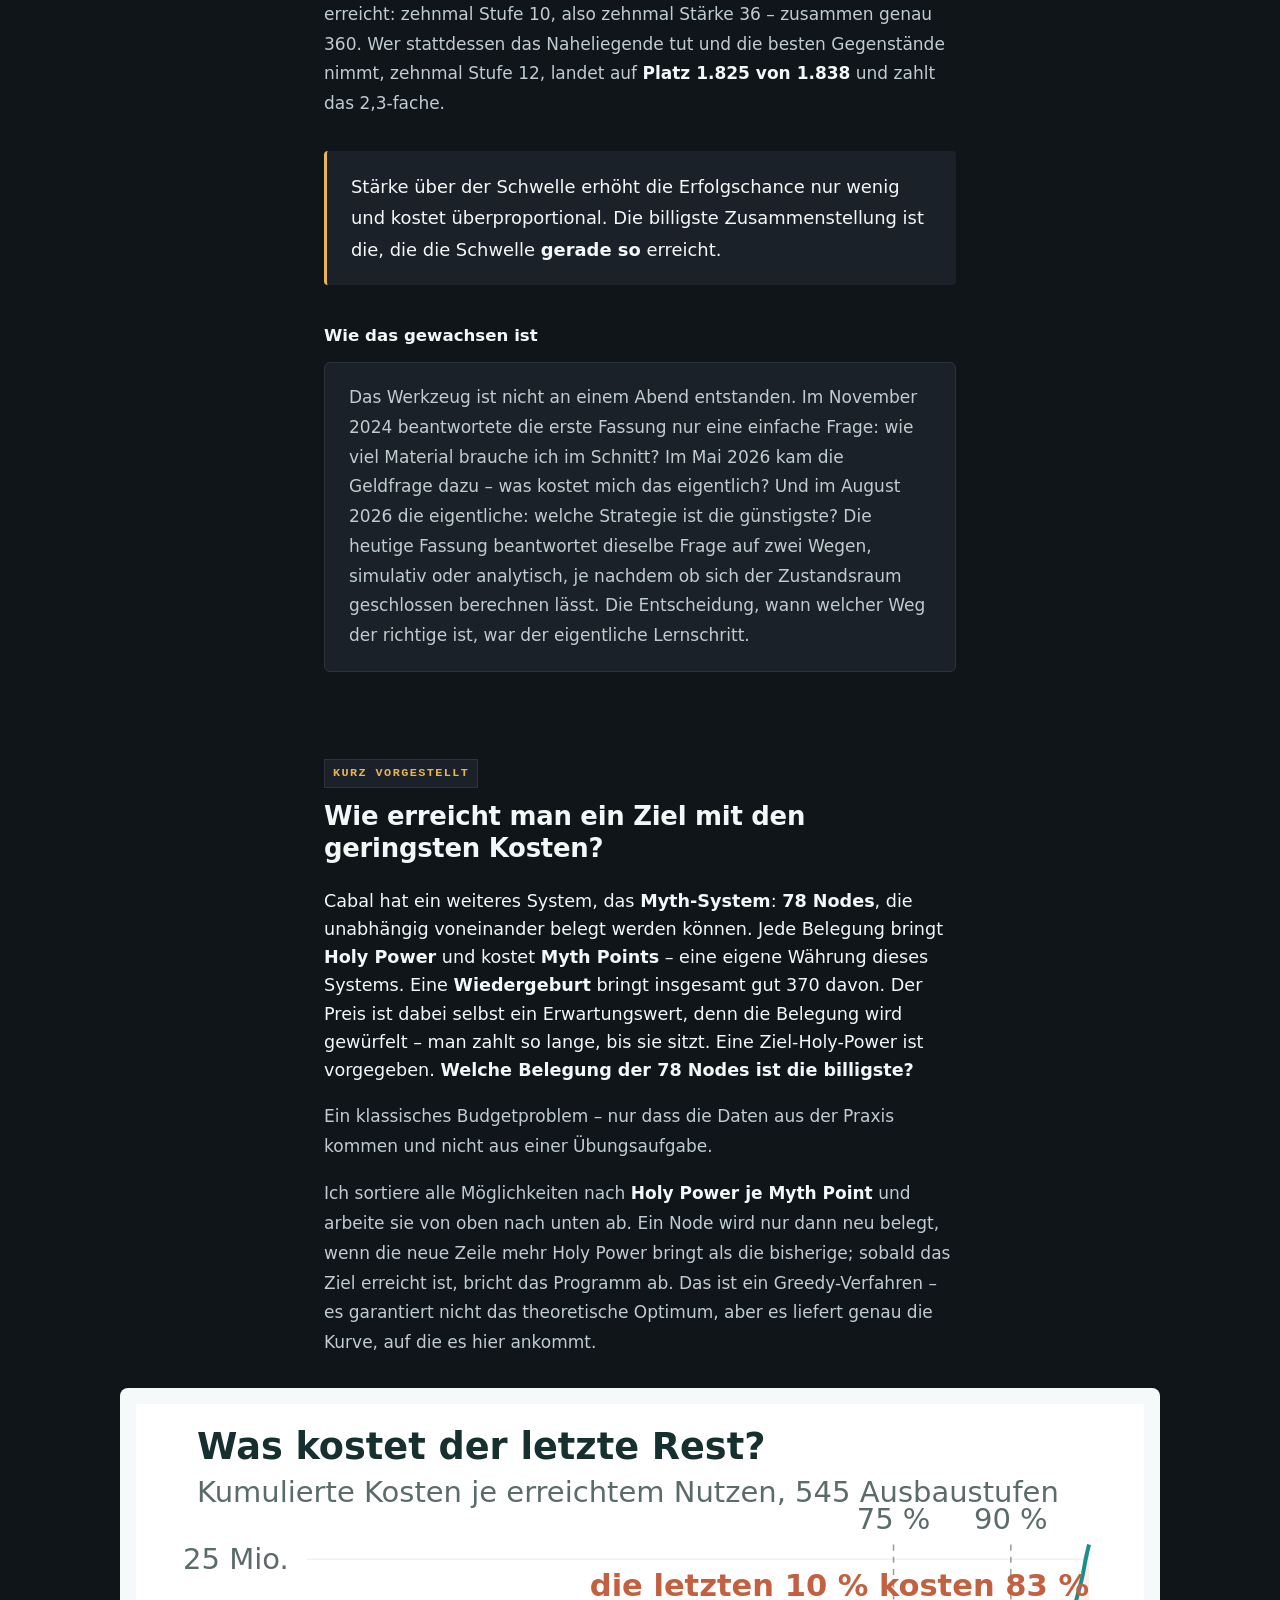
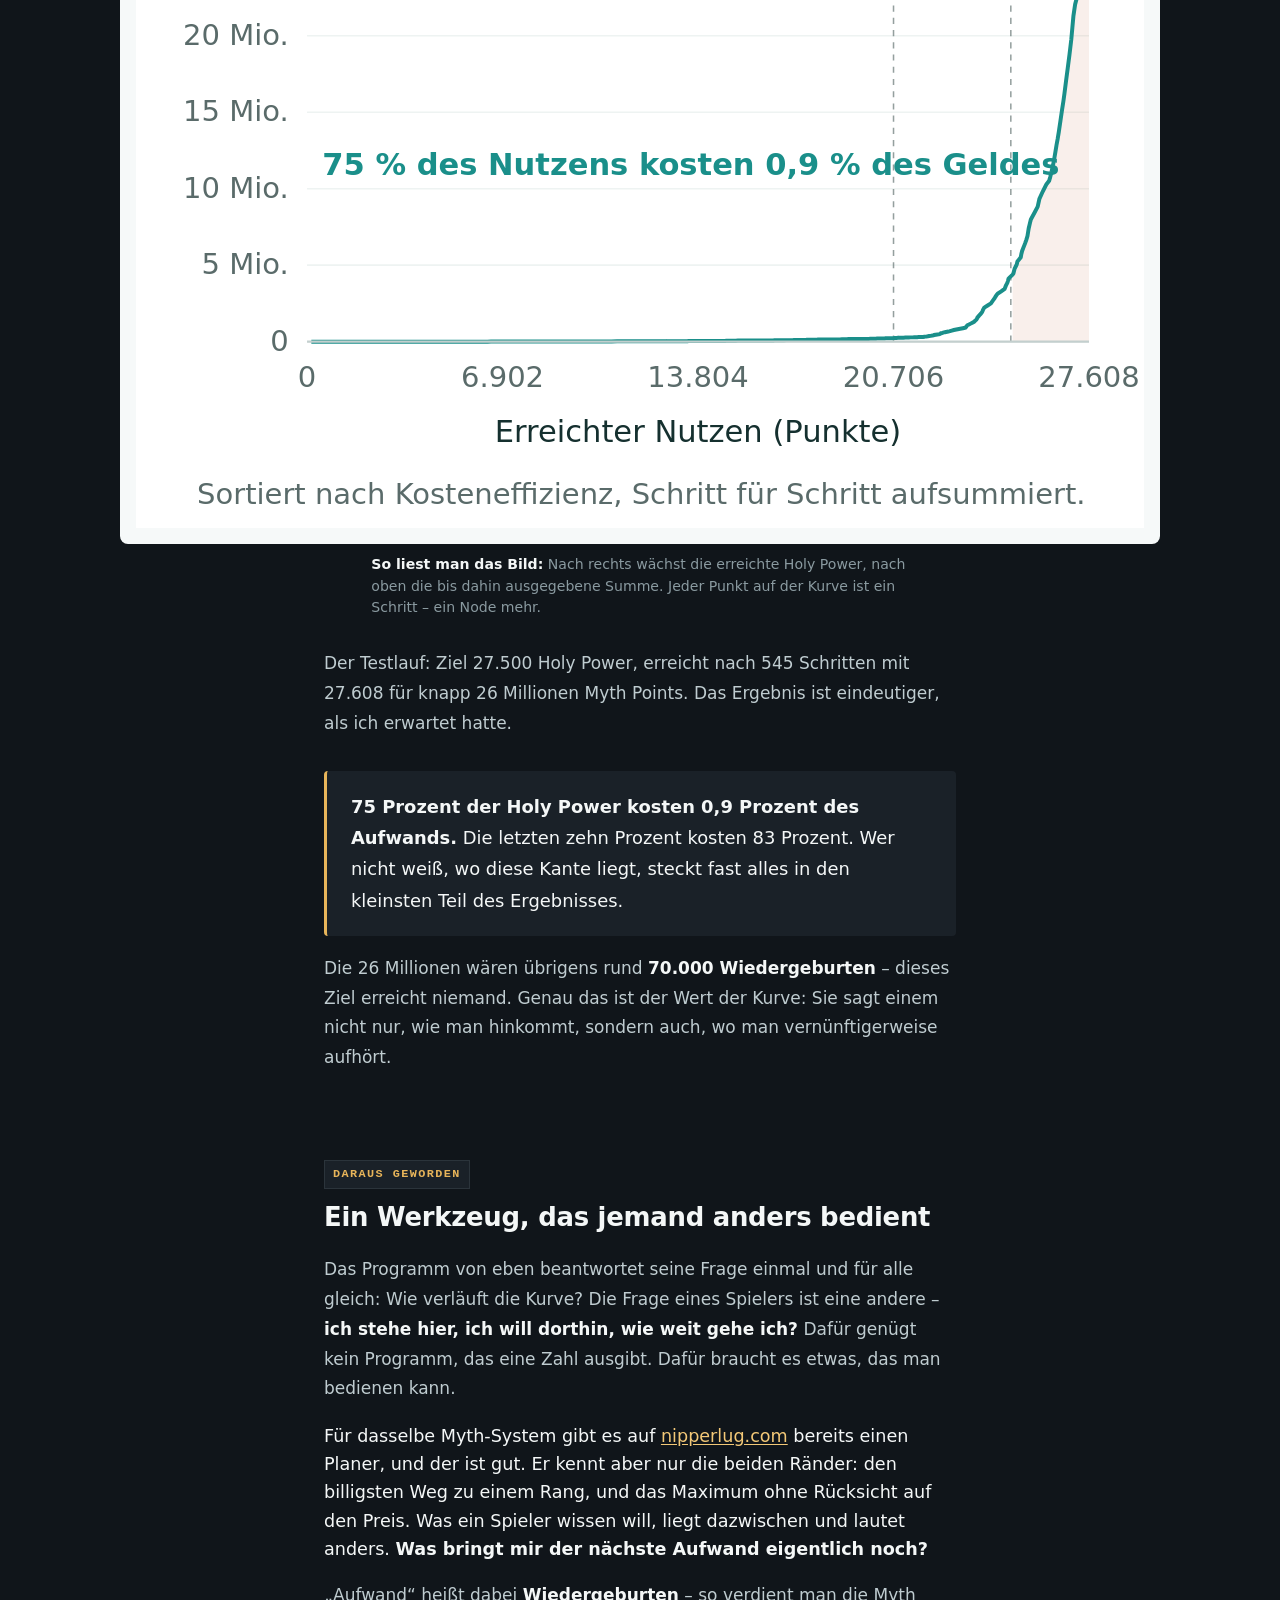
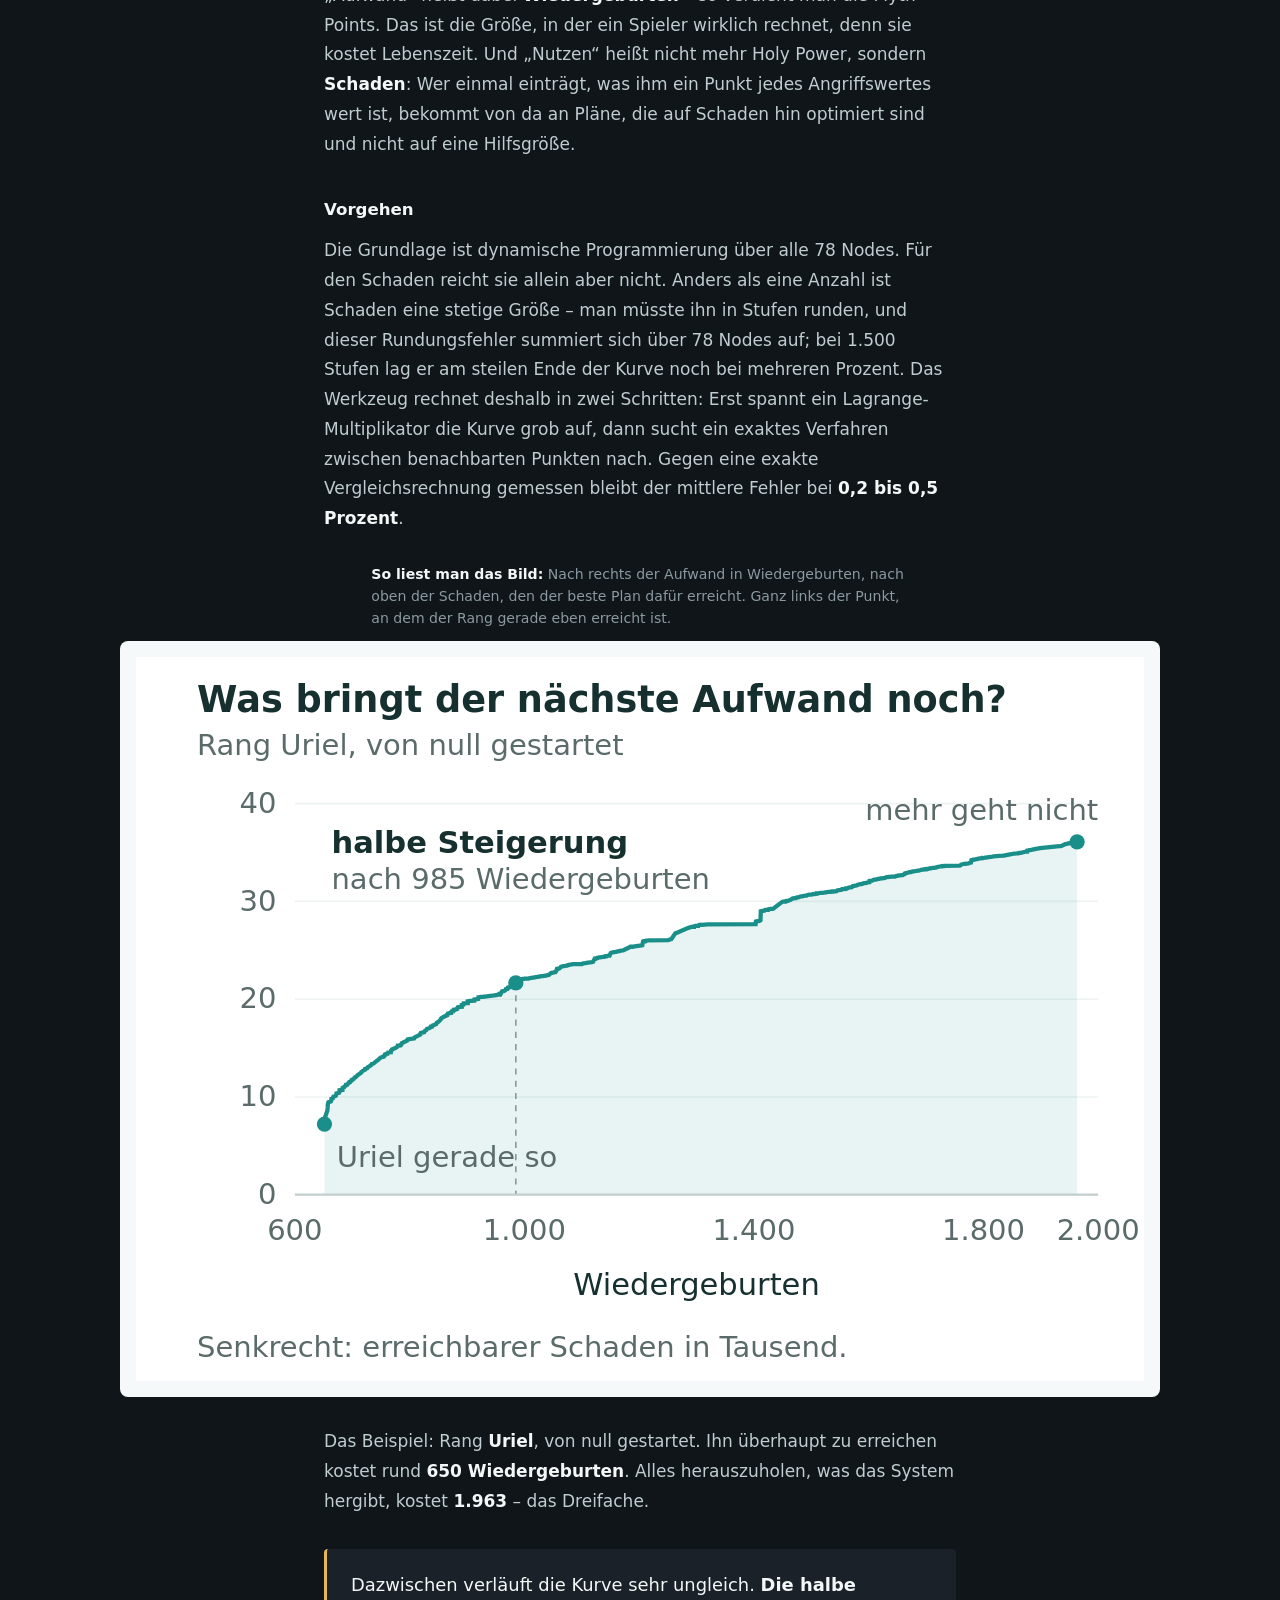
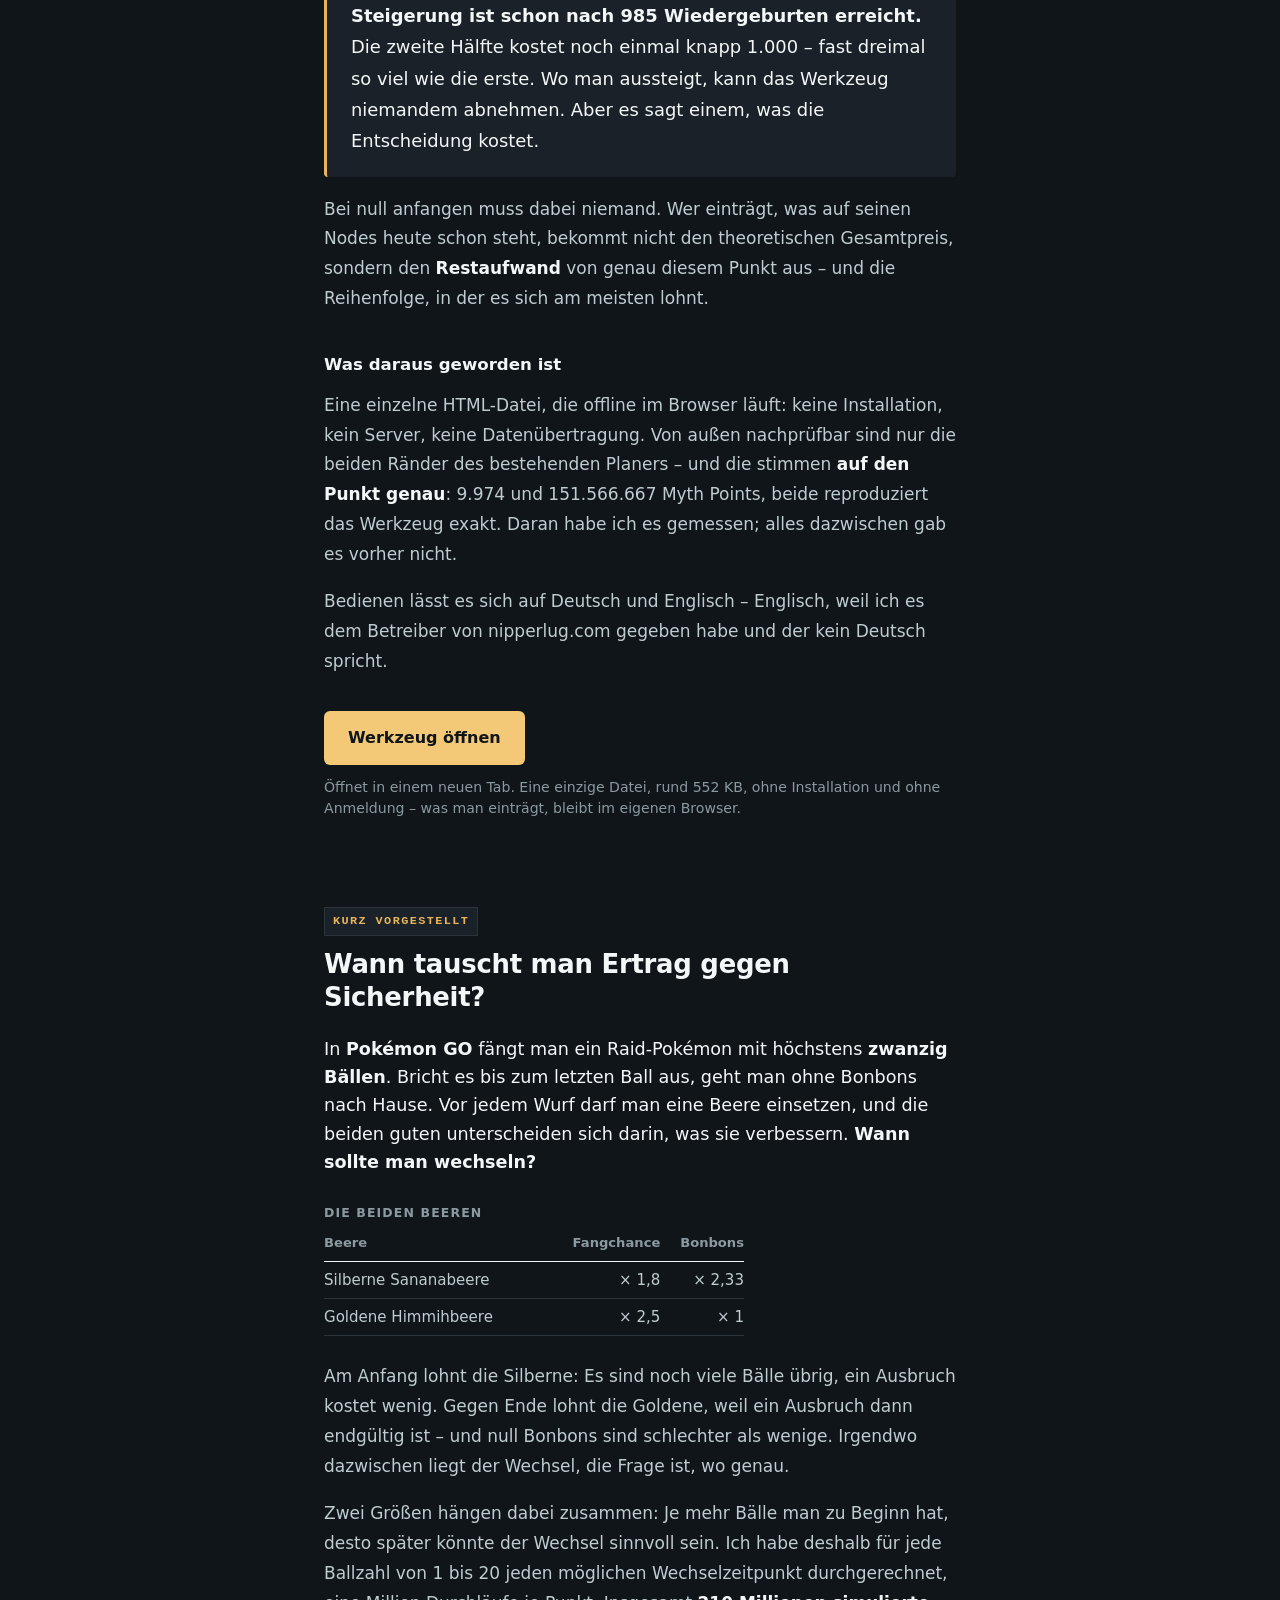
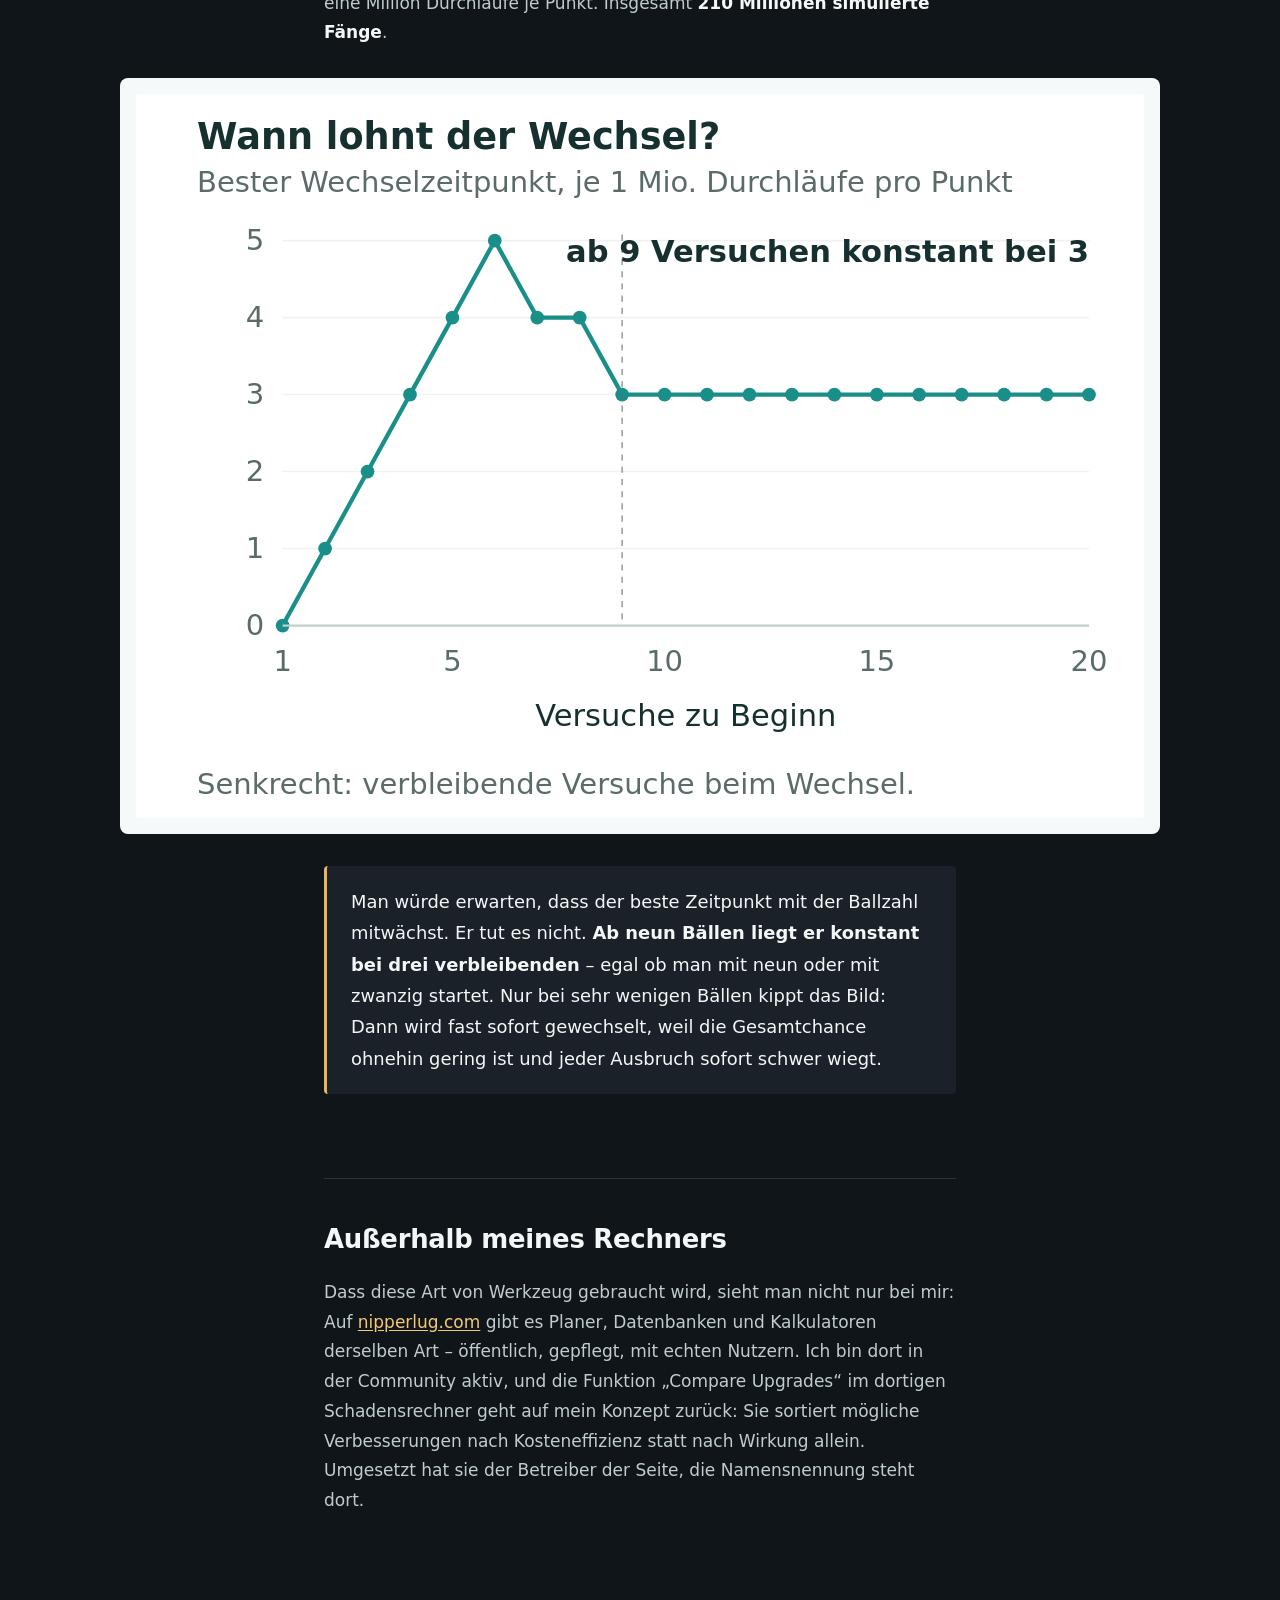
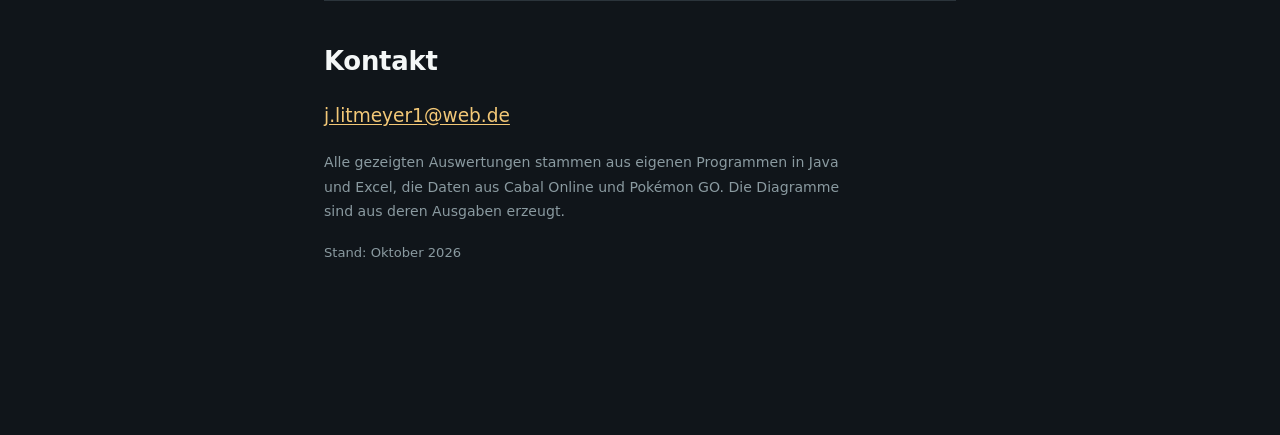
==== commit c15f4d74: "Sachfehler und Grammatik korrigiert - "kommen aus vom Markt" -> "kommen vom Markt" - Kennzahl 1 wide" ====
--- a/index.html
+++ b/index.html
@@ -87,7 +87,7 @@
     <li>
       <a href="#zusammenstellung">
         <span class="zahl">1.825<span class="von">von 1.838</span></span>
-        <span class="satz">so weit hinten landet, wer einfach die beste Variante nimmt</span>
+        <span class="satz">so weit hinten landet, wer einfach die stärksten Einzelteile nimmt</span>
       </a>
     </li>
     <li>
@@ -250,7 +250,7 @@
 
   <p>
     Schon an dieser Tabelle sieht man, warum Rechnen hier etwas bringt: <strong>Die Preise
-    kommen aus vom Markt und folgen der Stärke nicht.</strong> Lv5 ist schwächer als Lv6
+    kommen vom Markt und folgen der Stärke nicht.</strong> Lv5 ist schwächer als Lv6
     und kostet trotzdem das 65-fache. Wer nach Gefühl einkauft, hat keine Chance.
   </p>
 
@@ -316,7 +316,7 @@
 
   <p>
     Ein klassisches Budgetproblem – nur dass die Daten aus der Praxis kommen und nicht aus einer
-    Übungsaufgabe: eine Tabelle mit <strong>2.840 Zeilen</strong>.
+    Übungsaufgabe.
   </p>
 
   <p>
@@ -380,9 +380,9 @@
   </p>
 
   <p>
-    „Aufwand“ heißt dabei <strong>Wiedergeburten</strong> – man setzt die Spielfigur zurück und
-    spielt sie wieder hoch, und das bringt Myth Points. Das ist die Größe, in der ein Spieler
-    wirklich rechnet, denn sie kostet Lebenszeit. Und „Nutzen“ heißt nicht mehr Holy Power,
+    „Aufwand“ heißt dabei <strong>Wiedergeburten</strong> – so verdient man die Myth Points.
+    Das ist die Größe, in der ein Spieler wirklich rechnet, denn sie kostet Lebenszeit.
+    Und „Nutzen“ heißt nicht mehr Holy Power,
     sondern <strong>Schaden</strong>: Wer einmal einträgt, was ihm ein Punkt jedes
     Angriffswertes wert ist, bekommt von da an Pläne, die auf Schaden hin optimiert sind und
     nicht auf eine Hilfsgröße.
